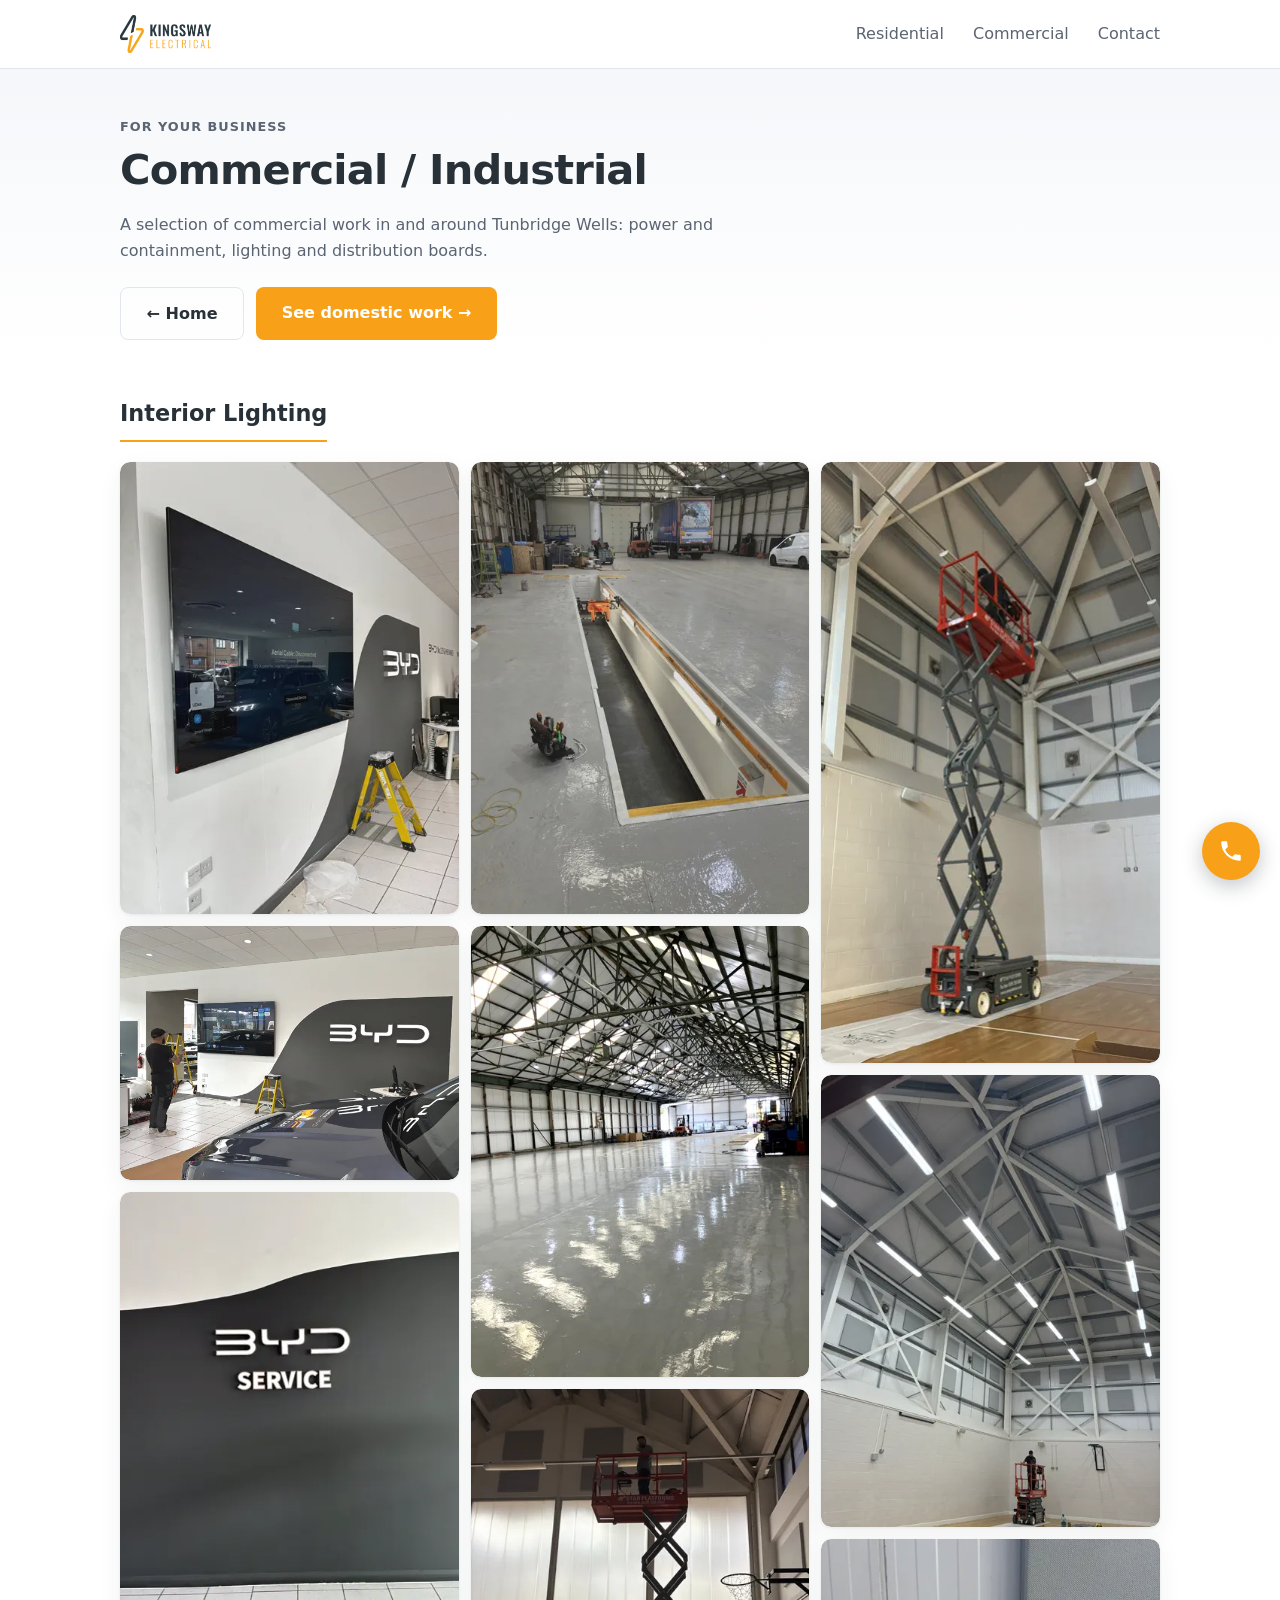
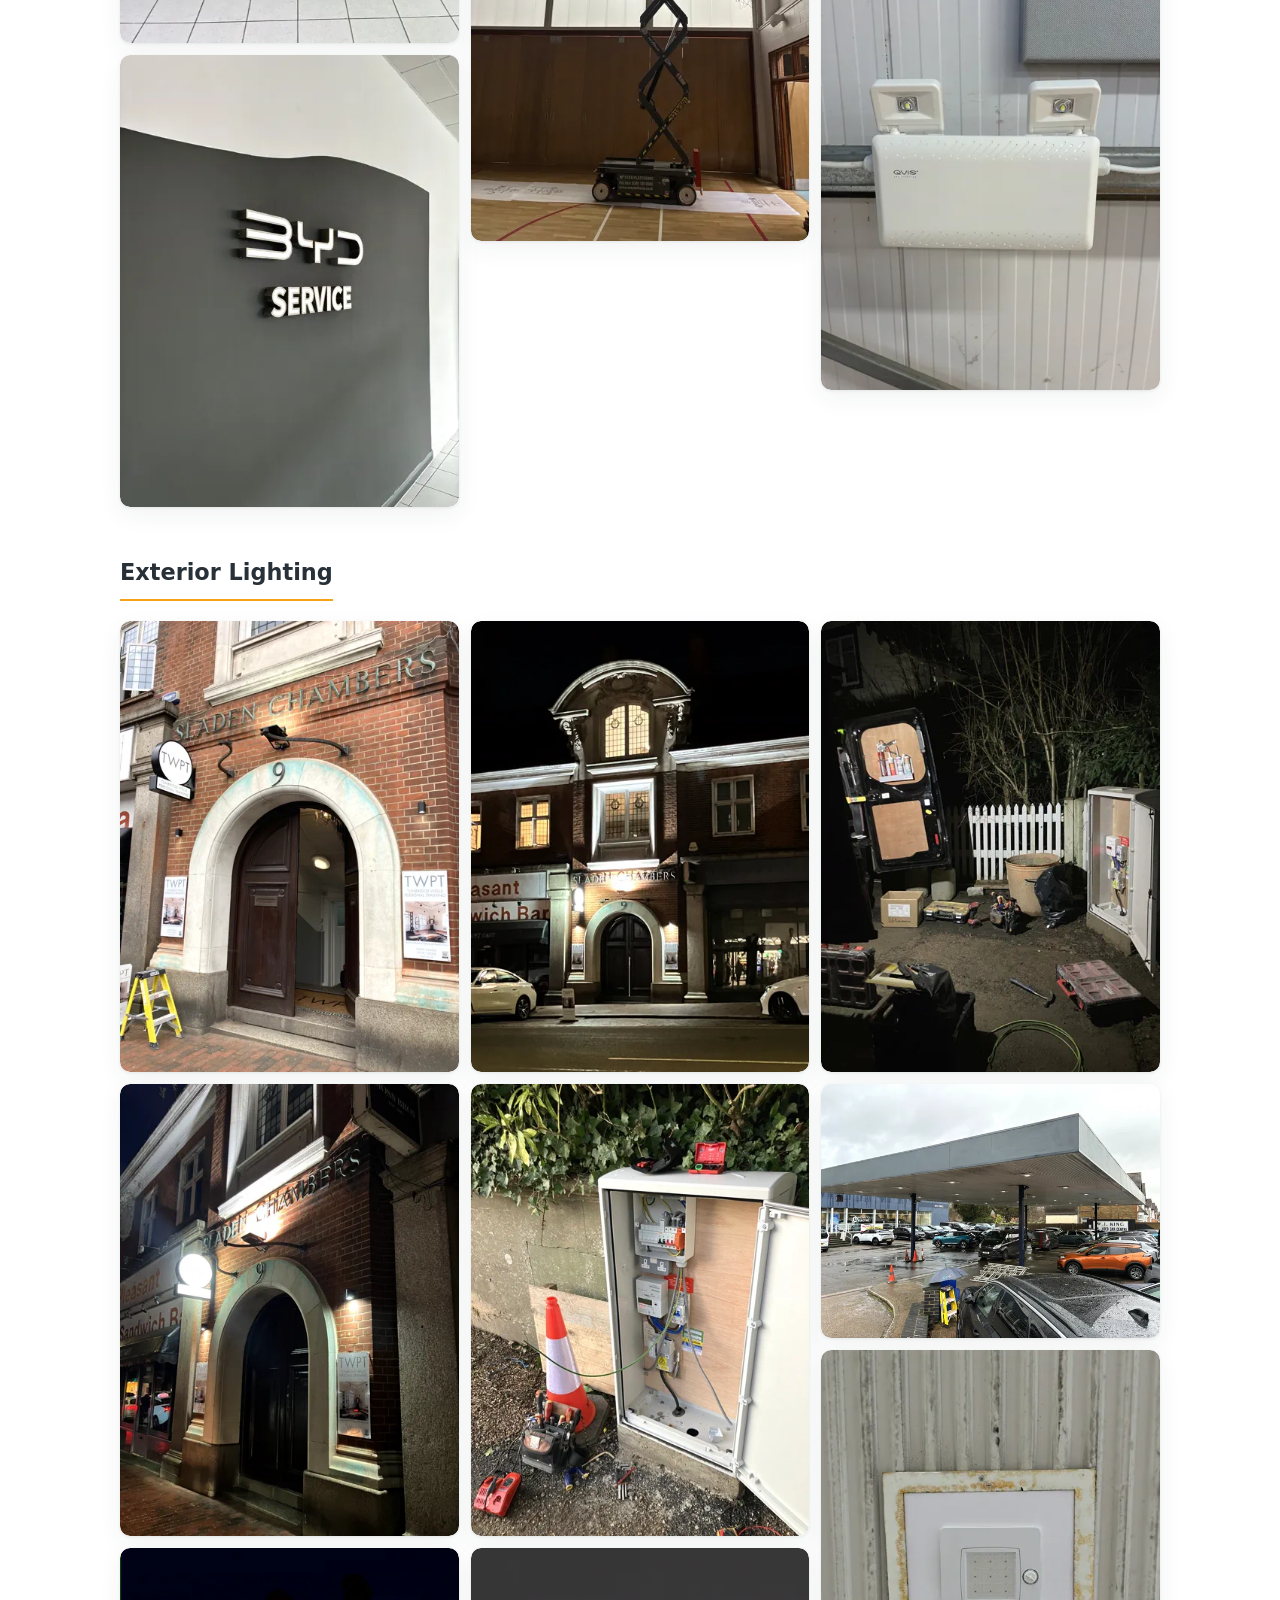
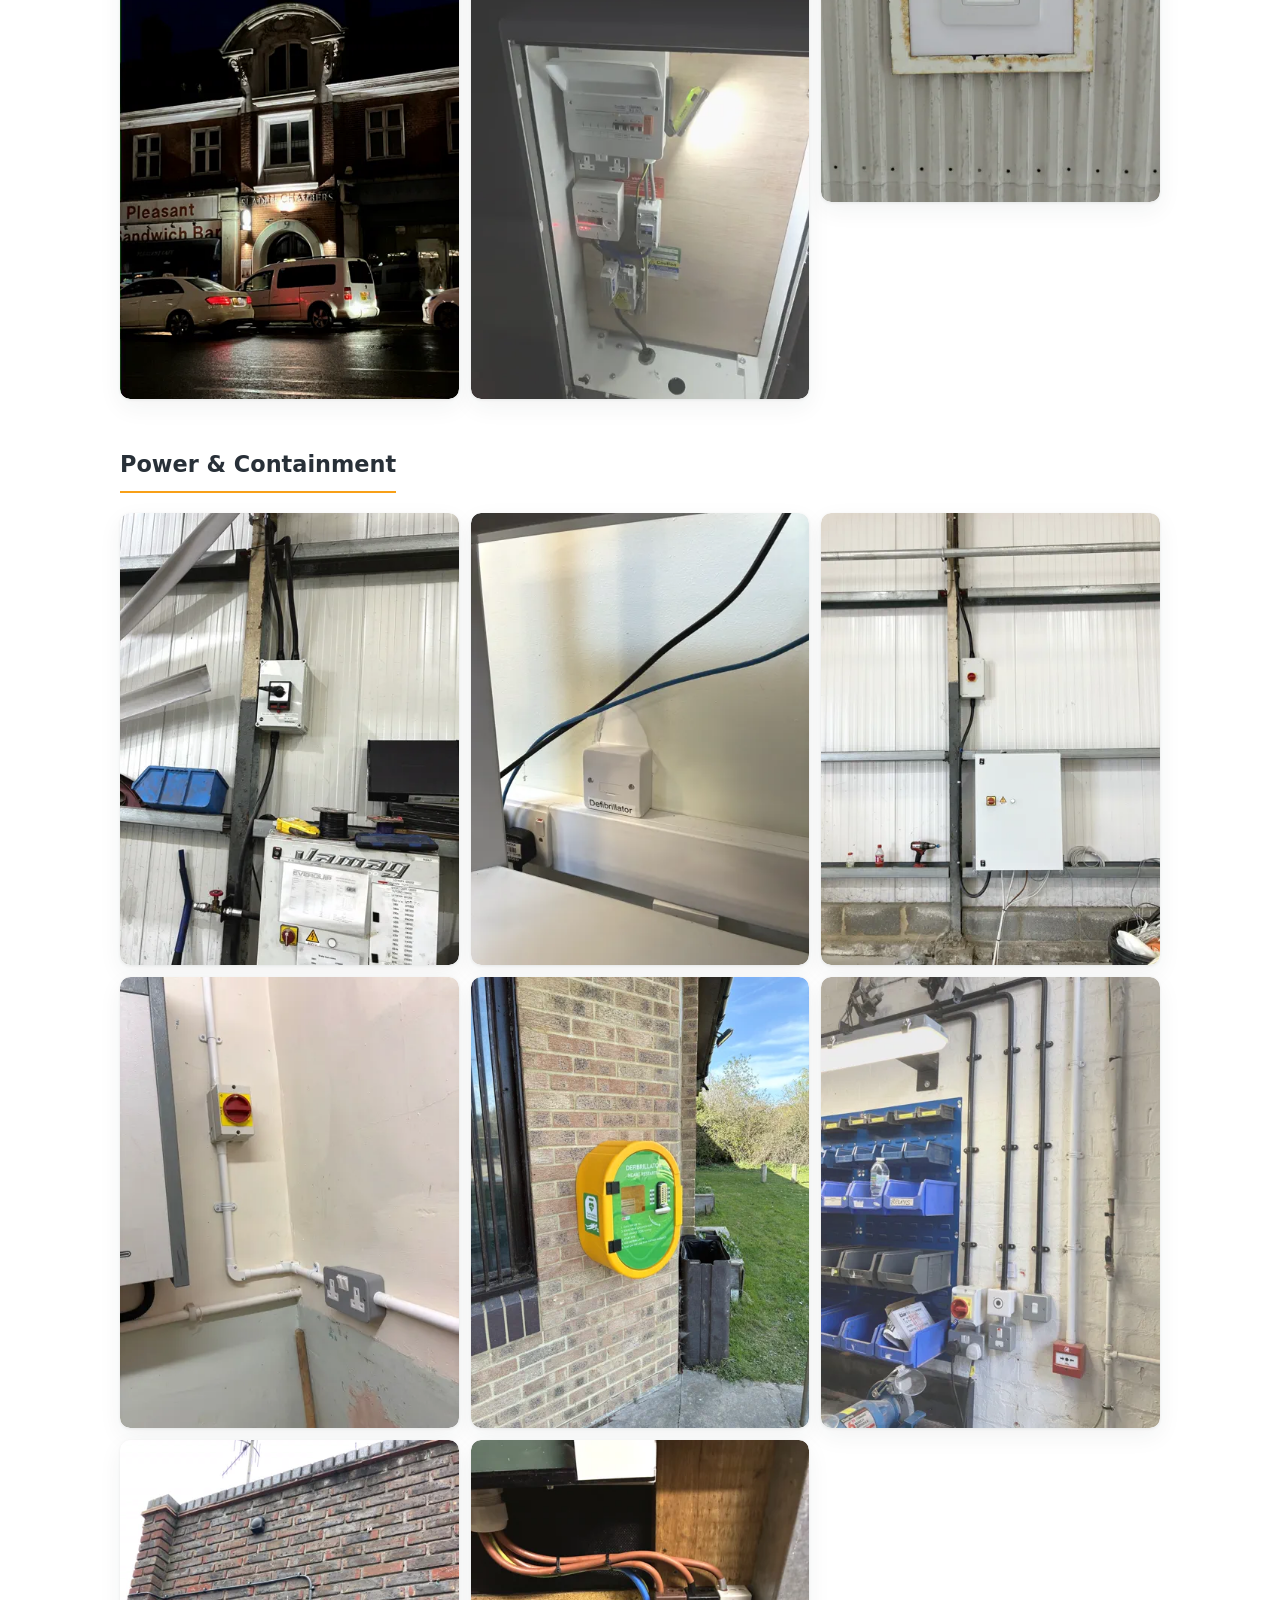
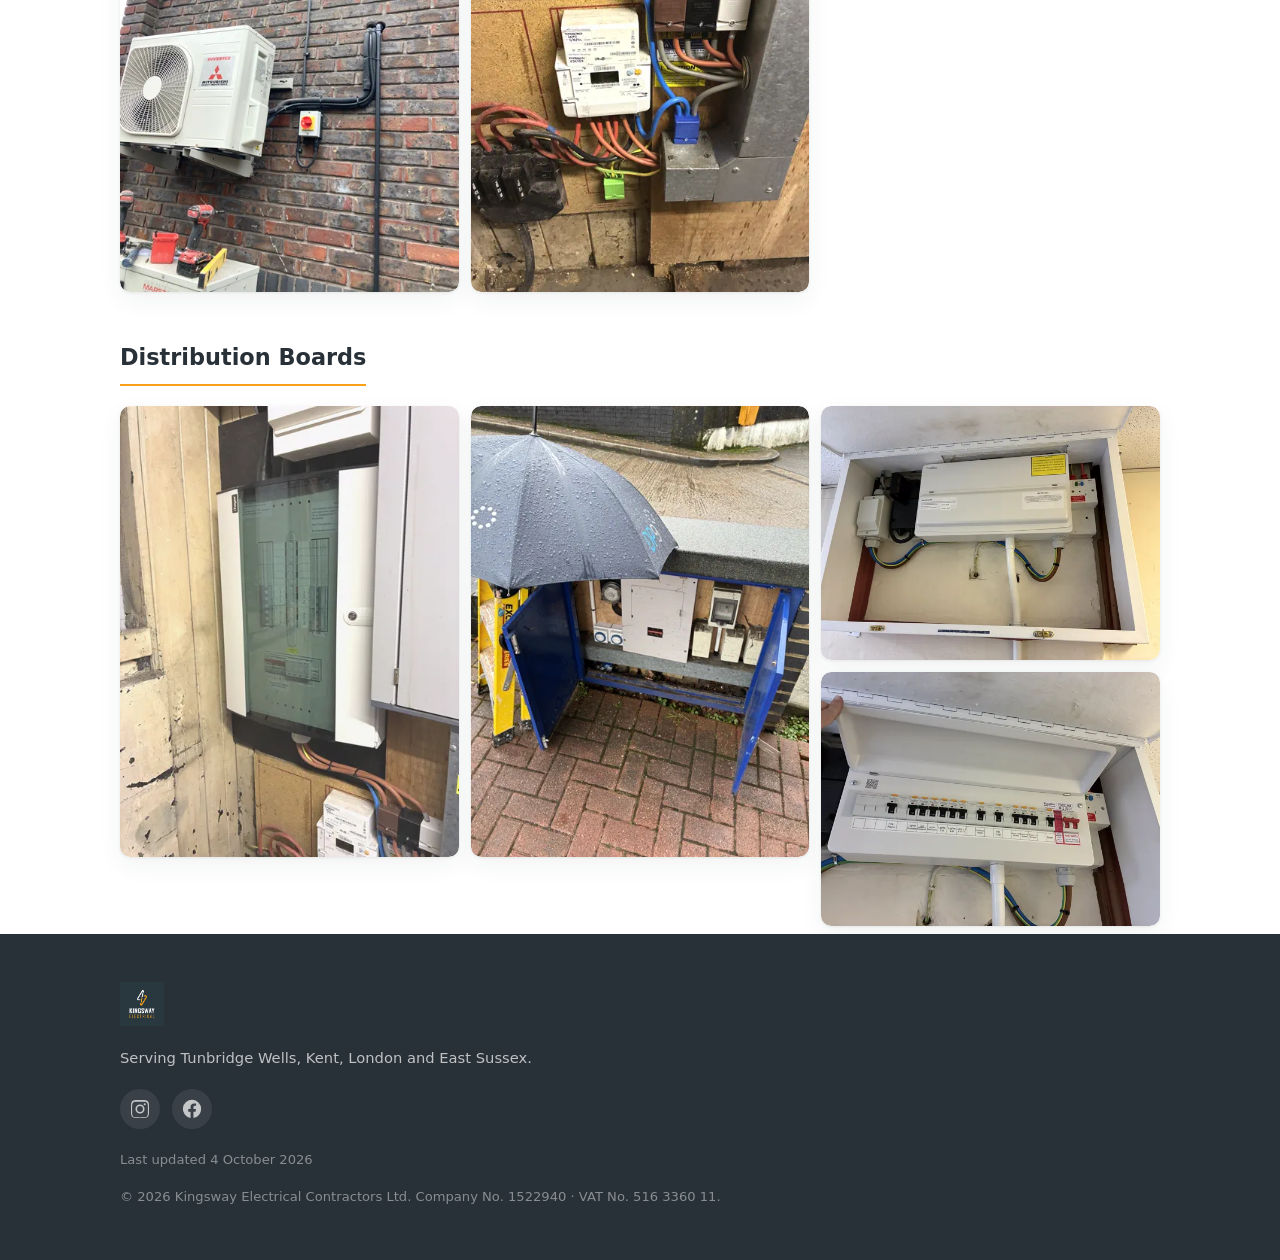
==== commercial.html @ fcd262de "refresh last-updated date" ====
<!DOCTYPE html>
<html lang="en">
<head>
  <meta charset="UTF-8" />
  <meta name="viewport" content="width=device-width, initial-scale=1.0" />
  <title>Commercial Electrician in Tunbridge Wells | Kingsway Electrical</title>
  <meta name="description" content="Commercial and industrial electrical work in Tunbridge Wells and across Kent, London and East Sussex: power, containment, lighting and distribution boards." />
  <link rel="canonical" href="https://kingsway-electrical.com/commercial.html" />
  <link rel="icon" type="image/png" href="assets/favicon.png" />
  <link rel="apple-touch-icon" href="assets/apple-touch-icon.png" />
  <link rel="stylesheet" href="styles.css" />

  <!-- Open Graph / social sharing -->
  <meta property="og:type" content="website" />
  <meta property="og:site_name" content="Kingsway Electrical" />
  <meta property="og:title" content="Commercial Electrician in Tunbridge Wells | Kingsway Electrical" />
  <meta property="og:description" content="Commercial and industrial electrical work in Tunbridge Wells and across Kent, London and East Sussex: power, containment, lighting and distribution boards." />
  <meta property="og:url" content="https://kingsway-electrical.com/commercial.html" />
  <meta property="og:image" content="https://kingsway-electrical.com/assets/og-image.png" />
  <meta property="og:locale" content="en_GB" />
  <meta name="twitter:card" content="summary_large_image" />
  <meta name="twitter:title" content="Commercial Electrician in Tunbridge Wells | Kingsway Electrical" />
  <meta name="twitter:description" content="Commercial and industrial electrical work in Tunbridge Wells and across Kent, London and East Sussex." />
  <meta name="twitter:image" content="https://kingsway-electrical.com/assets/og-image.png" />
</head>
<body data-section="commercial">
  <a class="skip-link" href="#gallery">Skip to gallery</a>

  <header class="site-header">
    <div class="container header-inner">
      <a class="brand" href="index.html" aria-label="Kingsway Electrical home">
        <img src="assets/logos/kingsway-landscape.png" alt="Kingsway Electrical" />
      </a>
      <nav class="nav">
        <a href="residential.html">Residential</a>
        <a href="commercial.html">Commercial</a>
        <a href="index.html#contact">Contact</a>
      </nav>
    </div>
  </header>

  <main>
    <section class="gallery-head">
      <div class="container">
        <p class="eyebrow">For your business</p>
        <h1>Commercial / Industrial</h1>
        <p>A selection of commercial work in and around Tunbridge Wells: power and containment, lighting and distribution boards.</p>
        <div class="gallery-switch">
          <a class="btn btn-ghost" href="index.html">← Home</a>
          <a class="btn" href="residential.html">See domestic work →</a>
        </div>
      </div>
    </section>

    <div class="container">
      <div id="gallery">
        <p class="gallery-loading">Loading gallery…</p>
      </div>
    </div>
  </main>

  <footer class="site-footer">
    <div class="container">
      <img class="foot-logo" src="assets/logos/kingsway-wo.png" alt="Kingsway Electrical" />
      <p>Serving Tunbridge Wells, Kent, London and East Sussex.</p>
      <p class="foot-social">
        <a href="https://www.instagram.com/kingsway.electrical/" target="_blank" rel="noopener" aria-label="Kingsway Electrical on Instagram"><svg viewBox="0 0 24 24" width="22" height="22" aria-hidden="true" focusable="false"><path fill="currentColor" d="M12 2.2c3.2 0 3.58.01 4.85.07 1.17.05 1.8.25 2.23.41.56.22.96.48 1.38.9.42.42.68.82.9 1.38.16.42.36 1.06.41 2.23.06 1.27.07 1.65.07 4.85s-.01 3.58-.07 4.85c-.05 1.17-.25 1.8-.41 2.23-.22.56-.48.96-.9 1.38-.42.42-.82.68-1.38.9-.42.16-1.06.36-2.23.41-1.27.06-1.65.07-4.85.07s-3.58-.01-4.85-.07c-1.17-.05-1.8-.25-2.23-.41a3.7 3.7 0 0 1-1.38-.9 3.7 3.7 0 0 1-.9-1.38c-.16-.42-.36-1.06-.41-2.23C2.21 15.58 2.2 15.2 2.2 12s.01-3.58.07-4.85c.05-1.17.25-1.8.41-2.23.22-.56.48-.96.9-1.38.42-.42.82-.68 1.38-.9.42-.16 1.06-.36 2.23-.41C8.42 2.21 8.8 2.2 12 2.2zm0 1.8c-3.14 0-3.51.01-4.75.07-.9.04-1.39.19-1.71.32-.43.17-.74.37-1.06.69-.32.32-.52.63-.69 1.06-.13.32-.28.81-.32 1.71-.06 1.24-.07 1.61-.07 4.75s.01 3.51.07 4.75c.04.9.19 1.39.32 1.71.17.43.37.74.69 1.06.32.32.63.52 1.06.69.32.13.81.28 1.71.32 1.24.06 1.61.07 4.75.07s3.51-.01 4.75-.07c.9-.04 1.39-.19 1.71-.32.43-.17.74-.37 1.06-.69.32-.32.52-.63.69-1.06.13-.32.28-.81.32-1.71.06-1.24.07-1.61.07-4.75s-.01-3.51-.07-4.75c-.04-.9-.19-1.39-.32-1.71a2.85 2.85 0 0 0-.69-1.06 2.85 2.85 0 0 0-1.06-.69c-.32-.13-.81-.28-1.71-.32C15.51 4.01 15.14 4 12 4zm0 3.06A4.94 4.94 0 1 0 12 16.94 4.94 4.94 0 0 0 12 7.06zm0 8.14A3.2 3.2 0 1 1 12 8.8a3.2 3.2 0 0 1 0 6.4zm6.28-8.34a1.15 1.15 0 1 1-2.3 0 1.15 1.15 0 0 1 2.3 0z"/></svg></a>
        <a href="https://www.facebook.com/share/1Cf3zeGQAm/" target="_blank" rel="noopener" aria-label="Kingsway Electrical on Facebook"><svg viewBox="0 0 24 24" width="22" height="22" aria-hidden="true" focusable="false"><path fill="currentColor" d="M22 12a10 10 0 1 0-11.56 9.88v-6.99H7.9V12h2.54V9.8c0-2.5 1.49-3.89 3.78-3.89 1.09 0 2.24.2 2.24.2v2.46h-1.26c-1.24 0-1.63.77-1.63 1.56V12h2.78l-.44 2.89h-2.34v6.99A10 10 0 0 0 22 12z"/></svg></a>
      </p>
      <p class="foot-updated">
        Last updated <time datetime="2026-10-04">4 October 2026</time>
      </p>
      <p class="foot-meta">
        &copy; <span id="year">2026</span> Kingsway Electrical Contractors Ltd.
        Company No. 1522940 · VAT No. 516 3360 11.
      </p>
    </div>
  </footer>

  <a class="call-fab" href="tel:+447837321291" aria-label="Call Kingsway Electrical on 07837 321291">
    <svg viewBox="0 0 24 24" width="26" height="26" aria-hidden="true" focusable="false"><path fill="currentColor" d="M6.62 10.79c1.44 2.83 3.76 5.14 6.59 6.59l2.2-2.2c.27-.27.67-.36 1.02-.24 1.12.37 2.33.57 3.57.57.55 0 1 .45 1 1V20c0 .55-.45 1-1 1-9.39 0-17-7.61-17-17 0-.55.45-1 1-1h3.5c.55 0 1 .45 1 1 0 1.25.2 2.45.57 3.57.11.35.03.74-.25 1.02l-2.2 2.21z"/></svg>
  </a>

  <script>document.getElementById("year").textContent = new Date().getFullYear();</script>
  <script src="assets/gallery.js"></script>
</body>
</html>
---- styles.css ----
/* Kingsway Electrical site styles */

:root {
  --bg: #ffffff;
  --bg-alt: #f5f7fa;
  --ink: #283038;          /* brand slate-charcoal (sampled from logo) */
  --ink-soft: #3a4550;
  --muted: #5b6472;
  --brand: #f8a018;        /* brand orange (sampled from logo) */
  --brand-dark: #d8860c;
  --border: #e3e7ed;
  --max: 1080px;
  --radius: 12px;
  --shadow: 0 1px 3px rgba(40, 48, 56, 0.08), 0 8px 24px rgba(40, 48, 56, 0.06);
}

* { box-sizing: border-box; }
html { scroll-behavior: smooth; }

body {
  margin: 0;
  font-family: system-ui, -apple-system, "Segoe UI", Roboto, Helvetica, Arial, sans-serif;
  color: var(--ink);
  background: var(--bg);
  line-height: 1.6;
}

img { max-width: 100%; display: block; }

.container {
  width: 100%;
  max-width: var(--max);
  margin: 0 auto;
  padding: 0 1.25rem;
}

/* ---------- Header ---------- */
.site-header {
  position: sticky;
  top: 0;
  background: rgba(255, 255, 255, 0.92);
  backdrop-filter: blur(8px);
  border-bottom: 1px solid var(--border);
  z-index: 50;
}
.header-inner {
  display: flex;
  align-items: center;
  justify-content: space-between;
  height: 68px;
}
.brand img { height: 38px; width: auto; }
.nav a {
  margin-left: 1.5rem;
  color: var(--muted);
  text-decoration: none;
  font-weight: 500;
}
.nav a:hover { color: var(--brand); }

/* ---------- Buttons ---------- */
.btn {
  display: inline-block;
  background: var(--brand);
  color: #fff;
  text-decoration: none;
  font-weight: 600;
  padding: 0.8rem 1.6rem;
  border-radius: 8px;
  border: none;
  cursor: pointer;
  transition: background 0.15s ease;
}
.btn:hover { background: var(--brand-dark); }
.btn-ghost {
  background: transparent;
  color: var(--ink);
  border: 1px solid var(--border);
}
.btn-ghost:hover { background: var(--bg-alt); }

/* ---------- Accreditation trust bar (directly below the nav) ---------- */
.trust-bar {
  background: var(--bg);
  border-bottom: 1px solid var(--border);
  padding: 1.1rem 0;
}
.trust-bar-inner {
  display: flex;
  align-items: center;
  justify-content: space-between;
  gap: 1.5rem;
  flex-wrap: wrap;
}
.trust-bar-inner > * {            /* equal-width slots, logo centred in each */
  flex: 1 1 0;
  display: flex;
  align-items: center;
  justify-content: center;
  min-width: 100px;
}
.trust-bar img {
  height: 84px;
  width: auto;
  max-width: 100%;
  object-fit: contain;
}
@media (max-width: 600px) {
  /* stack the header so the nav row sits below the logo instead of crowding it */
  .header-inner { height: auto; flex-direction: column; gap: 0.5rem; padding: 0.7rem 0; }
  .nav { display: flex; justify-content: center; gap: 1.5rem; }
  .nav a { margin: 0; }
  /* let the marks size to content and centre them so they wrap into even rows */
  .trust-bar img { height: 54px; }
  .trust-bar-inner { justify-content: center; gap: 1.25rem 1.6rem; }
  .trust-bar-inner > * { flex: 0 0 auto; min-width: 0; }
}

/* ---------- Hero ---------- */
.hero {
  padding: 4.5rem 0 3rem;
  background: linear-gradient(180deg, var(--bg-alt), var(--bg));
}
.eyebrow {
  text-transform: uppercase;
  letter-spacing: 0.08em;
  font-size: 0.8rem;
  font-weight: 600;
  color: var(--brand);
  margin: 0 0 0.75rem;
}
.hero h1 {
  font-size: clamp(2rem, 5vw, 3.25rem);
  line-height: 1.1;
  margin: 0 0 1rem;
  letter-spacing: -0.02em;
}
.lead { font-size: 1.15rem; color: var(--muted); max-width: 46ch; margin: 0 0 1rem; }
.hero-about { color: var(--muted); max-width: 56ch; margin: 0 0 1rem; }
.hero-about:last-of-type { margin-bottom: 0; }

/* ---------- Thank-you page ---------- */
.hero.thanks { padding: 5rem 0; }
.thanks-icon {
  display: inline-flex;
  align-items: center;
  justify-content: center;
  width: 64px;
  height: 64px;
  border-radius: 50%;
  background: var(--brand);
  color: #fff;
  margin-bottom: 1.25rem;
}
.hero.thanks .gallery-switch { margin-top: 2rem; }

/* ---------- Path buttons (the two big choices) ---------- */
.paths {
  display: grid;
  grid-template-columns: repeat(auto-fit, minmax(260px, 1fr));
  gap: 1.25rem;
  margin-top: 2.5rem;
}
.path-card {
  position: relative;
  display: flex;
  flex-direction: column;
  justify-content: flex-end;
  min-height: 200px;
  padding: 1.5rem;
  border-radius: var(--radius);
  background: var(--ink);
  color: #fff;
  text-decoration: none;
  overflow: hidden;
  box-shadow: var(--shadow);
  transition: transform 0.18s ease, box-shadow 0.18s ease;
}
.path-card:hover { transform: translateY(-3px); box-shadow: 0 12px 32px rgba(40, 48, 56, 0.18); }
.path-card::before {
  content: "";
  position: absolute;
  inset: 0;
  background: linear-gradient(135deg, rgba(248, 160, 24, 0.12), rgba(40, 48, 56, 0.0) 60%);
}
.path-card .path-kicker {
  position: relative;
  font-size: 0.8rem;
  letter-spacing: 0.08em;
  text-transform: uppercase;
  color: var(--brand);
  font-weight: 600;
}
.path-card h3 { position: relative; margin: 0.3rem 0 0.2rem; font-size: 1.5rem; }
.path-card p { position: relative; margin: 0; color: rgba(255, 255, 255, 0.75); }
.path-card .arrow { position: relative; margin-top: 1rem; font-weight: 600; color: #fff; }
.path-card .arrow::after { content: " →"; color: var(--brand); }

/* ---------- Sections ---------- */
.section { padding: 4rem 0; }
.section-alt { background: var(--bg-alt); }
.section h2 {
  font-size: clamp(1.5rem, 3vw, 2rem);
  margin: 0 0 0.5rem;
  letter-spacing: -0.01em;
}
.section .section-sub { color: var(--muted); margin: 0 0 2rem; max-width: 60ch; }
.prose { max-width: 62ch; color: var(--muted); }

/* ---------- Service grid ---------- */
.grid {
  display: grid;
  grid-template-columns: repeat(auto-fit, minmax(220px, 1fr));
  gap: 1.25rem;
}
.card {
  background: var(--bg);
  border: 1px solid var(--border);
  border-radius: var(--radius);
  padding: 1.5rem;
}
.card h3 { margin: 0 0 0.5rem; font-size: 1.1rem; }
.card p { margin: 0; color: var(--muted); }

/* ---------- Credentials / trust strip ---------- */
.cert-list {
  list-style: none;
  padding: 0;
  margin: 0;
  max-width: 34rem;
}
.cert-list li {
  padding: 0.55rem 0;
  font-size: 1.05rem;
  border-bottom: 1px solid var(--border);
}
.cert-list li:last-child { border-bottom: none; }
.cert-list li span { color: var(--brand); font-weight: 700; margin-right: 0.5rem; }

/* ---------- FAQ ---------- */
.faq { max-width: 48rem; }
.faq details { border-bottom: 1px solid var(--border); }
.faq summary {
  cursor: pointer;
  list-style: none;
  padding: 1rem 0;
  font-weight: 600;
  font-size: 1.05rem;
  display: flex;
  justify-content: space-between;
  align-items: center;
  gap: 1rem;
}
.faq summary::-webkit-details-marker { display: none; }
.faq summary::after {
  content: "+";
  color: var(--brand);
  font-weight: 700;
  font-size: 1.4rem;
  line-height: 1;
}
.faq details[open] summary::after { content: "\2212"; }
.faq details p {
  margin: 0 0 1.1rem;
  color: var(--muted);
  max-width: 62ch;
}

.badges {
  display: flex;
  flex-wrap: wrap;
  align-items: center;
  gap: 2rem;
}
.badges a, .badges figure { margin: 0; }
.badges img, .badges svg {
  height: 64px;
  width: auto;
  object-fit: contain;
  filter: grayscale(0.1);
  transition: transform 0.15s ease;
}
.badges a:hover img { transform: scale(1.04); }

/* ---------- Contact ---------- */
.contact-list { list-style: none; padding: 0; margin: 1.5rem 0 0; }
.contact-list li { padding: 0.5rem 0; border-bottom: 1px solid var(--border); }
.contact-list a { color: var(--brand); text-decoration: none; }
.contact-list a:hover { text-decoration: underline; }

/* ---------- Contact form ---------- */
.contact-grid {
  display: grid;
  grid-template-columns: 1fr 1.2fr;
  gap: 2.5rem;
  align-items: start;
}
@media (max-width: 760px) {
  .contact-grid { grid-template-columns: 1fr; gap: 1.75rem; }
}
.contact-form .field { margin-bottom: 1rem; }
.contact-form label {
  display: block;
  font-weight: 600;
  font-size: 0.9rem;
  margin-bottom: 0.35rem;
}
.contact-form input,
.contact-form textarea {
  width: 100%;
  padding: 0.7rem 0.9rem;
  font: inherit;
  color: var(--ink);
  background: var(--bg);
  border: 1px solid var(--border);
  border-radius: 8px;
}
.contact-form input:focus,
.contact-form textarea:focus {
  outline: none;
  border-color: var(--brand);
  box-shadow: 0 0 0 3px rgba(248, 160, 24, 0.18);
}
.contact-form textarea { resize: vertical; min-height: 120px; }
.field-note { margin: 0 0 1rem; color: var(--muted); font-size: 0.95rem; }
.form-status { margin: 1rem 0 0; font-weight: 600; font-size: 0.95rem; min-height: 1.2em; }
.form-status.ok { color: #1c7c43; }
.form-status.error { color: #c0362c; }

/* ---------- Footer ---------- */
.site-footer {
  background: var(--ink);
  color: rgba(255, 255, 255, 0.7);
  padding: 3rem 0 2.5rem;
  font-size: 0.92rem;
}
.site-footer img.foot-logo { height: 44px; width: auto; margin-bottom: 1.25rem; }
.site-footer a { color: var(--brand); text-decoration: none; }
.site-footer .foot-meta { margin-top: 1rem; font-size: 0.82rem; color: rgba(255, 255, 255, 0.45); }
.site-footer .foot-updated { margin-top: 1.25rem; font-size: 0.82rem; color: rgba(255, 255, 255, 0.45); }
.foot-social { display: flex; gap: 0.75rem; margin: 1.25rem 0 0; }
.foot-social a {
  display: inline-flex;
  align-items: center;
  justify-content: center;
  width: 40px;
  height: 40px;
  border-radius: 50%;
  color: rgba(255, 255, 255, 0.7);
  background: rgba(255, 255, 255, 0.08);
  transition: background 0.15s ease, color 0.15s ease;
}
.foot-social a:hover { background: var(--brand); color: #fff; }
.foot-social svg { display: block; }

/* ---------- Floating call button (appears on scroll) ---------- */
.call-fab {
  position: fixed;
  right: 1.25rem;
  bottom: 1.25rem;
  z-index: 60;
  display: flex;
  align-items: center;
  justify-content: center;
  width: 58px;
  height: 58px;
  border-radius: 50%;
  background: var(--brand);
  color: #fff;
  box-shadow: 0 6px 20px rgba(40, 48, 56, 0.28);
  transition: opacity 0.25s ease, transform 0.25s ease, background 0.15s ease;
}
.call-fab:hover { background: var(--brand-dark); }
.call-fab:focus-visible { outline: 3px solid var(--ink); outline-offset: 3px; }
@media (max-width: 600px) {
  .call-fab { width: 54px; height: 54px; right: 1rem; bottom: 1rem; }
}

/* ---------- Standouts strip (homepage, auto-scrolling marquee) ---------- */
.standouts-section { padding-bottom: 3rem; }
.standouts-scroll {
  overflow: hidden;
  padding: 0.5rem 0 1.25rem;
  /* fade the band into the page at both edges */
  -webkit-mask-image: linear-gradient(to right, transparent, #000 7%, #000 93%, transparent);
  mask-image: linear-gradient(to right, transparent, #000 7%, #000 93%, transparent);
}
.standouts-track {
  display: flex;
  width: max-content;
  animation: standouts-marquee 55s linear infinite;
}
.standouts-scroll:hover .standouts-track,
.standouts-scroll:focus-within .standouts-track {
  animation-play-state: paused;
}
@keyframes standouts-marquee {
  from { transform: translateX(0); }
  to { transform: translateX(-50%); } /* set is duplicated, so -50% loops seamlessly */
}
.standout {
  flex: 0 0 auto;
  width: 280px;
  height: 300px;
  margin-right: 1rem;
  position: relative;
  border: none;
  padding: 0;
  border-radius: var(--radius);
  overflow: hidden;
  cursor: pointer;
  box-shadow: var(--shadow);
  background: var(--bg-alt);
  opacity: 0.5;                 /* dimmed, background-like by default */
  transition: opacity 0.35s ease;
}
.standout img {
  width: 100%;
  height: 100%;
  object-fit: cover;
  transition: transform 0.4s ease;
}
.standout:hover, .standout:focus-visible { opacity: 1; }
.standout:hover img { transform: scale(1.05); }
.standout:focus-visible { outline: 3px solid var(--brand); outline-offset: 2px; }
.standout-cap {
  position: absolute;
  left: 0;
  right: 0;
  bottom: 0;
  padding: 2rem 1rem 0.9rem;
  color: #fff;
  font-weight: 600;
  font-size: 0.95rem;
  text-align: left;
  background: linear-gradient(to top, rgba(40, 48, 56, 0.9), rgba(40, 48, 56, 0));
  opacity: 0;                   /* caption appears on hover/focus */
  transition: opacity 0.3s ease;
}
.standout:hover .standout-cap, .standout:focus-visible .standout-cap { opacity: 1; }

/* Respect reduced-motion: stop the auto-scroll, allow manual scroll, full opacity */
@media (prefers-reduced-motion: reduce) {
  .standouts-track { animation: none; }
  .standouts-scroll { overflow-x: auto; -webkit-overflow-scrolling: touch; }
  .standout, .standout-cap { opacity: 1; }
}
@media (max-width: 560px) {
  .standout { width: 70vw; height: 260px; }
}

/* ---------- Gallery ---------- */
.gallery-head { padding: 3rem 0 1rem; background: linear-gradient(180deg, var(--bg-alt), var(--bg)); }
.gallery-head h1 { font-size: clamp(1.8rem, 4vw, 2.6rem); margin: 0 0 0.5rem; letter-spacing: -0.02em; }
.gallery-head p { color: var(--muted); max-width: 60ch; margin: 0; }
.gallery-switch { margin-top: 1.5rem; display: flex; gap: 0.75rem; flex-wrap: wrap; }

.category { padding: 2.5rem 0 0.5rem; }
.category h2 {
  font-size: 1.4rem;
  margin: 0 0 1.25rem;
  padding-bottom: 0.5rem;
  border-bottom: 2px solid var(--brand);
  display: inline-block;
}
.photo-grid { columns: 3 260px; column-gap: 12px; }
.photo {
  break-inside: avoid;
  margin: 0 0 12px;
  padding: 0;
  border: none;
  background: none;
  cursor: pointer;
  width: 100%;
  border-radius: 10px;
  overflow: hidden;
  display: block;
  box-shadow: var(--shadow);
}
.photo img { width: 100%; height: auto; border-radius: 10px; transition: transform 0.25s ease, opacity 0.2s ease; background: var(--bg-alt); }
.photo:hover img { transform: scale(1.03); }
.photo:focus-visible { outline: 3px solid var(--brand); outline-offset: 2px; }

.gallery-loading, .gallery-empty { color: var(--muted); padding: 2rem 0; }

/* ---------- Lightbox ---------- */
.lightbox {
  position: fixed;
  inset: 0;
  background: rgba(20, 24, 28, 0.94);
  display: none;
  align-items: center;
  justify-content: center;
  z-index: 100;
  padding: 2rem;
}
.lightbox.open { display: flex; }
.lightbox img {
  max-width: min(1100px, 92vw);
  max-height: 82vh;
  width: auto;
  height: auto;
  border-radius: 6px;
  box-shadow: 0 20px 60px rgba(0, 0, 0, 0.5);
}
.lightbox figure { margin: 0; text-align: center; }
.lightbox figcaption { color: rgba(255, 255, 255, 0.85); margin-top: 0.9rem; font-size: 0.95rem; }
.lb-btn {
  position: absolute;
  background: rgba(255, 255, 255, 0.1);
  color: #fff;
  border: none;
  width: 52px;
  height: 52px;
  border-radius: 50%;
  font-size: 1.4rem;
  cursor: pointer;
  display: flex;
  align-items: center;
  justify-content: center;
  transition: background 0.15s ease;
}
.lb-btn:hover { background: var(--brand); }
.lb-close { top: 1.25rem; right: 1.25rem; }
.lb-prev { left: 1.25rem; top: 50%; transform: translateY(-50%); }
.lb-next { right: 1.25rem; top: 50%; transform: translateY(-50%); }
@media (max-width: 640px) {
  .lb-prev { left: 0.5rem; }
  .lb-next { right: 0.5rem; }
}

/* ---------- Misc ---------- */
.skip-link {
  position: absolute;
  left: -999px;
}
.skip-link:focus { left: 1rem; top: 0.5rem; background: #fff; padding: 0.5rem 1rem; z-index: 200; border-radius: 6px; }
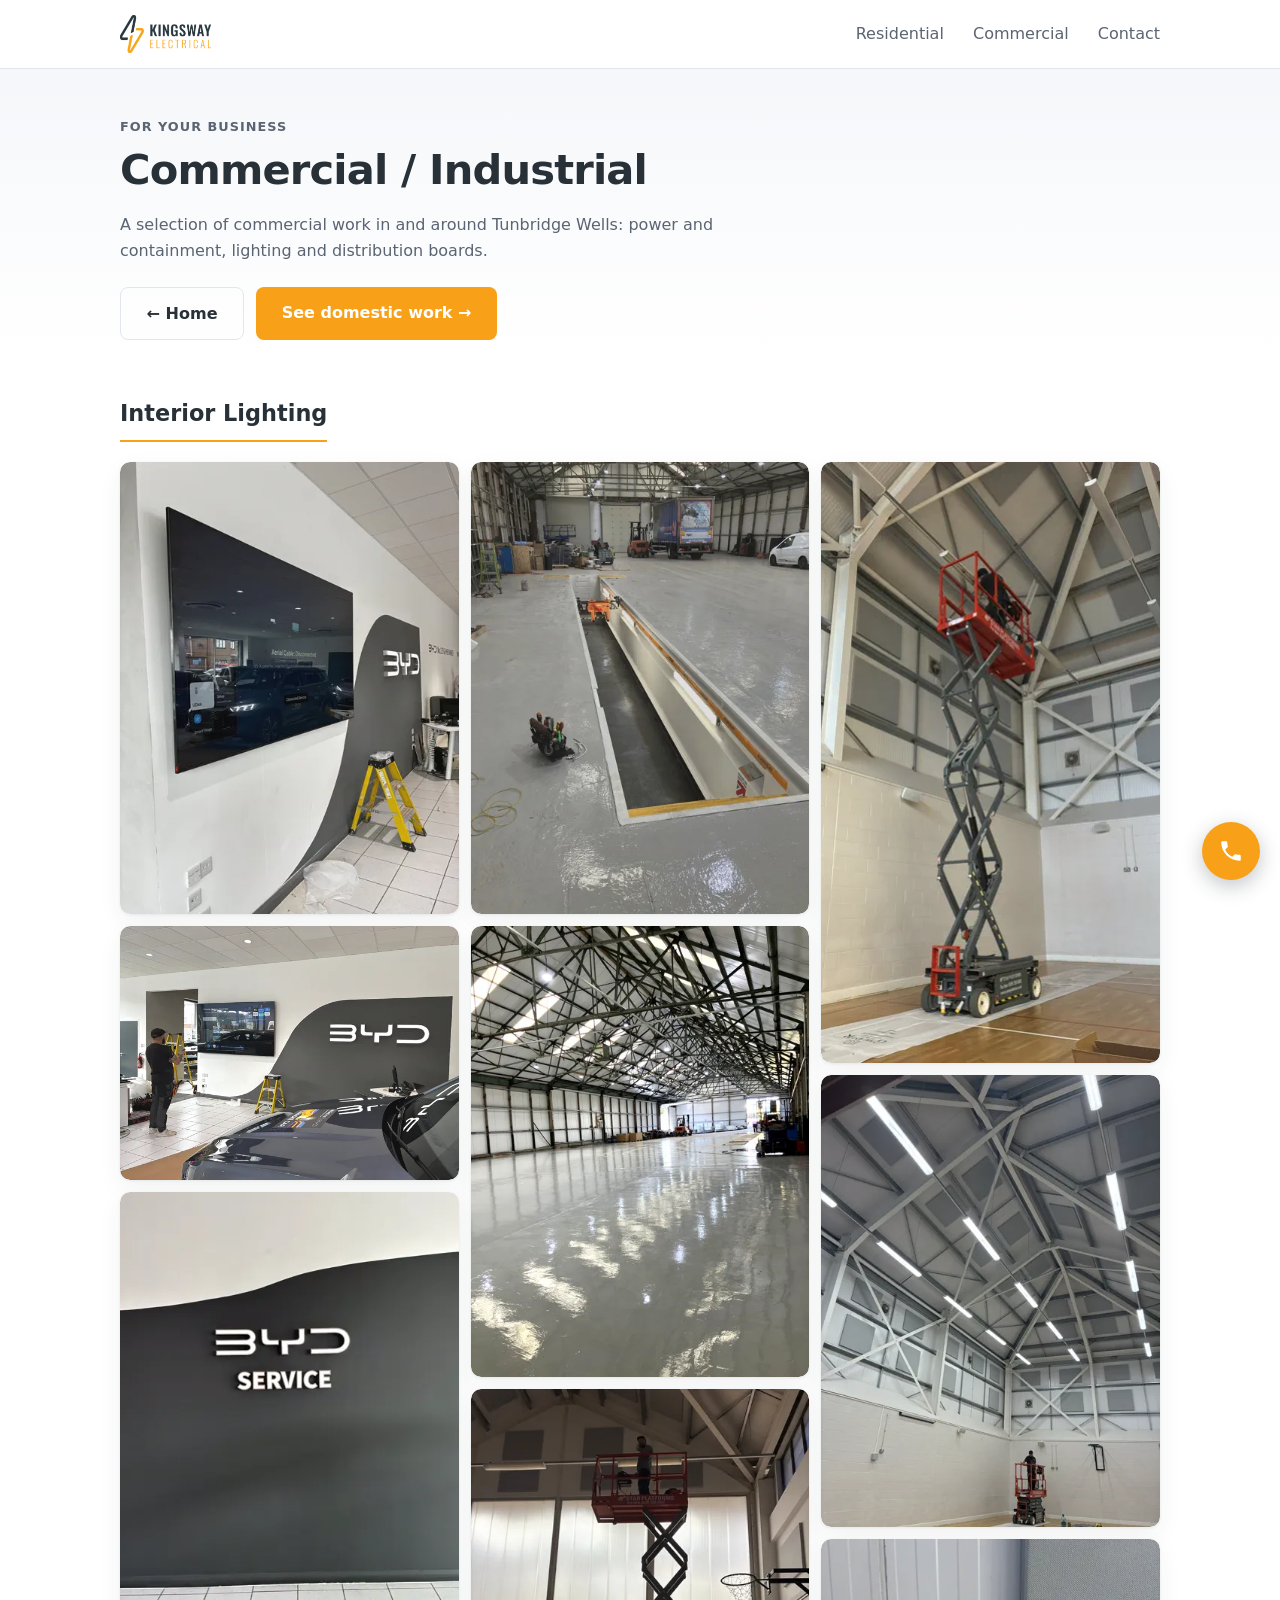
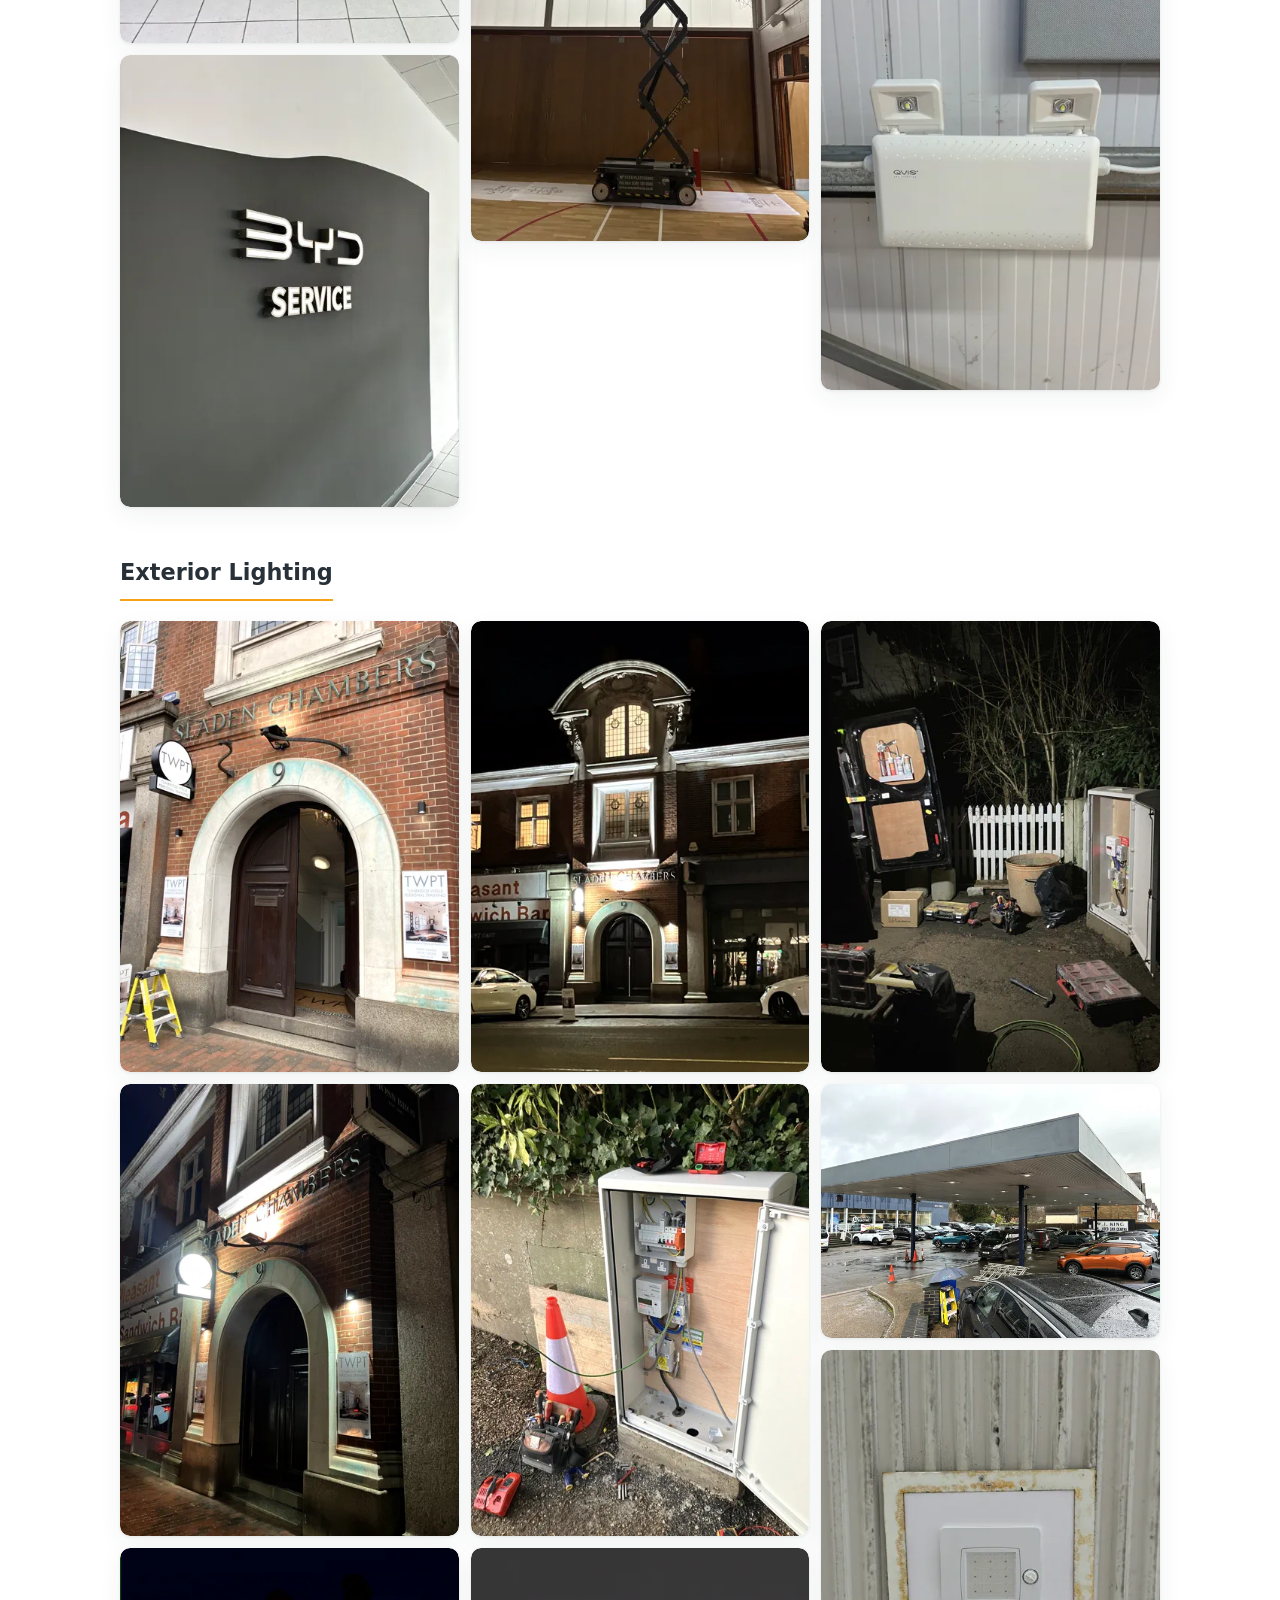
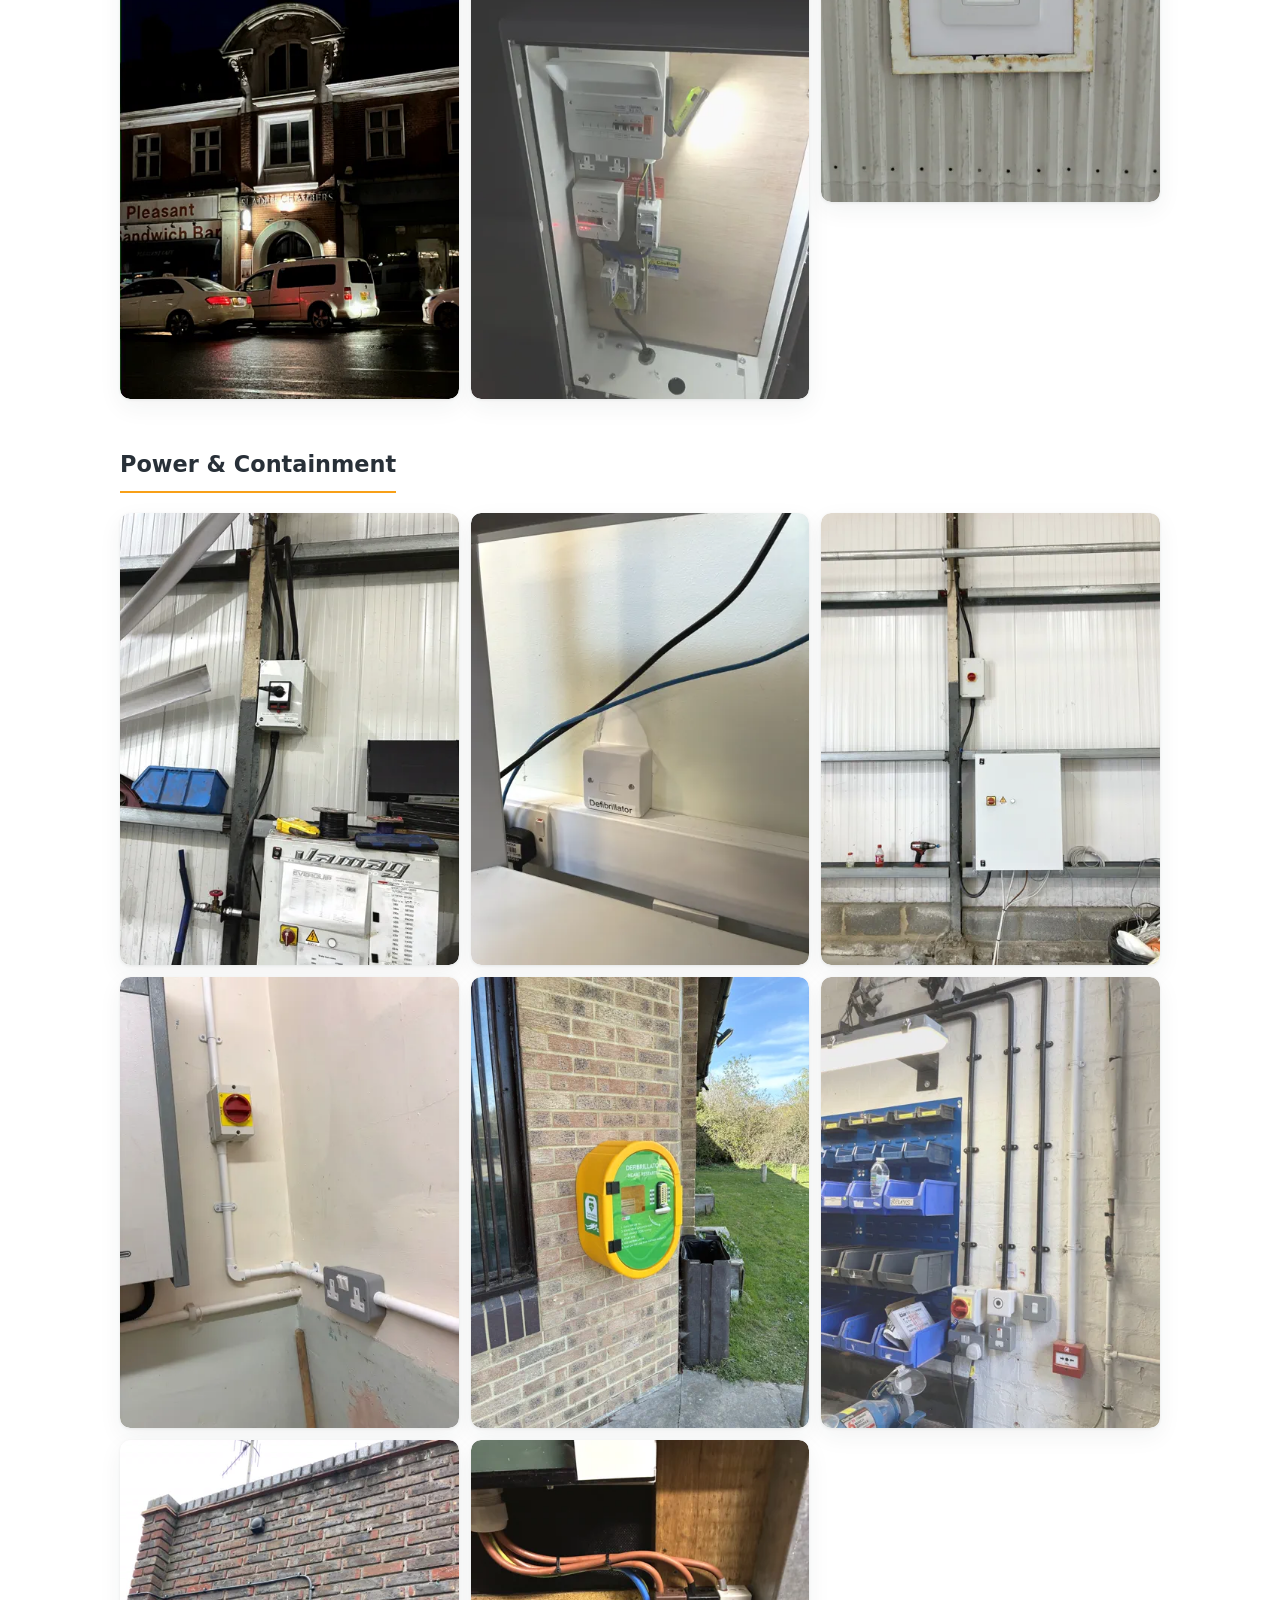
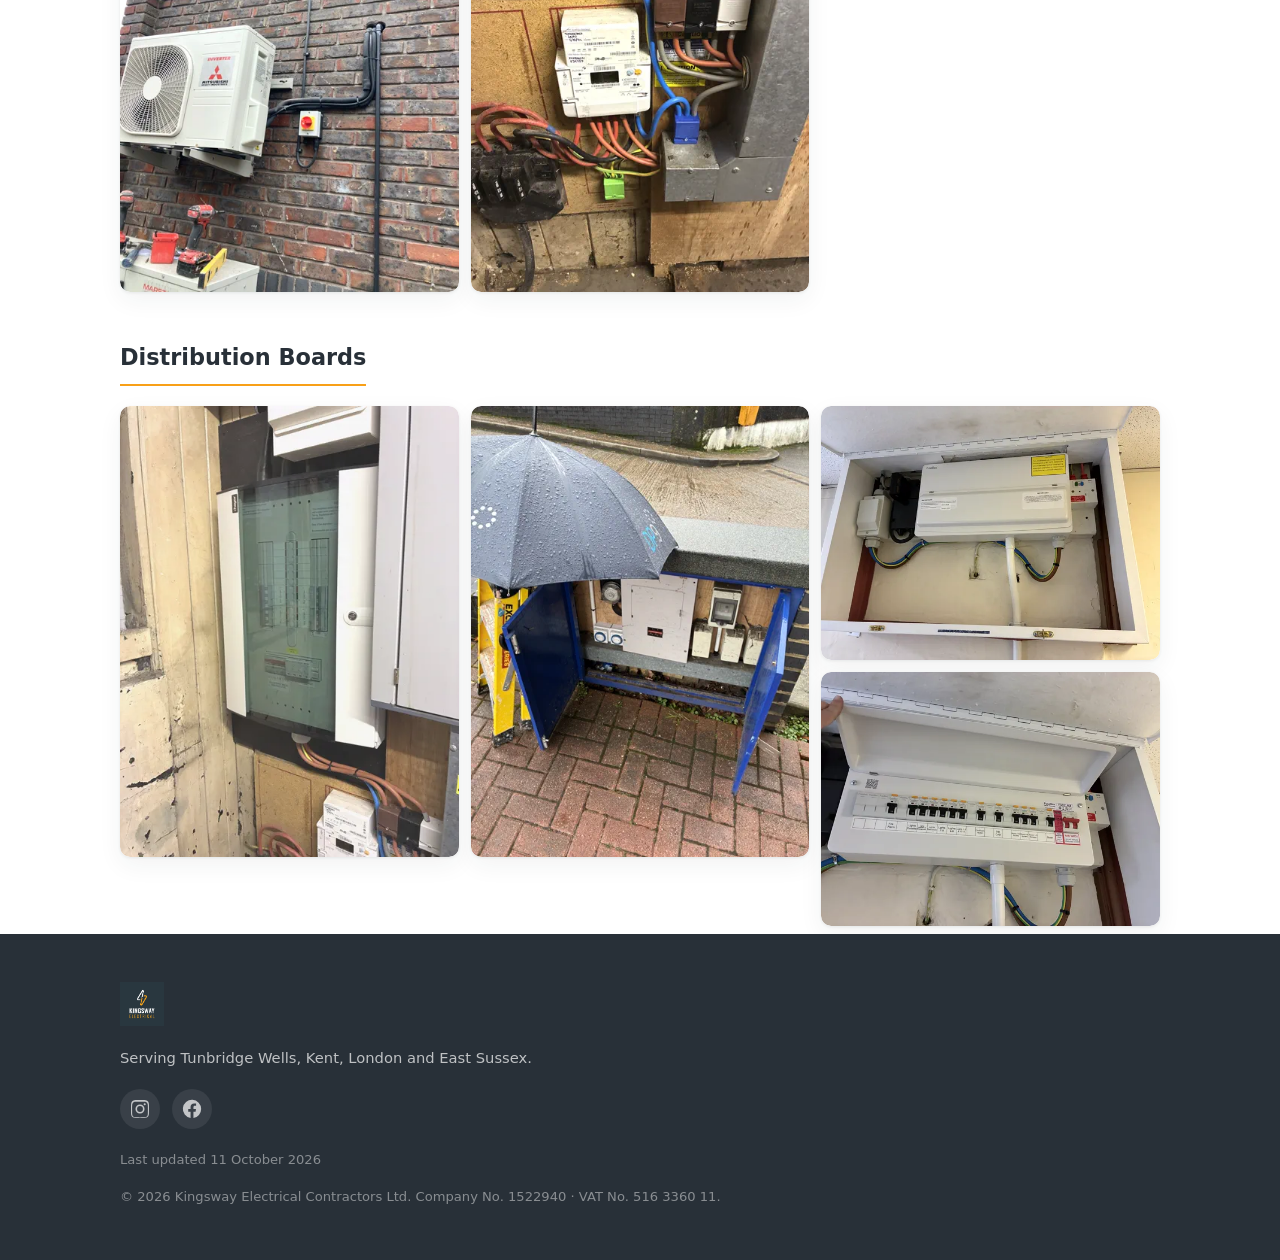
==== commit d32af38b: "refresh last-updated date" ====
--- a/commercial.html
+++ b/commercial.html
@@ -68,7 +68,7 @@
         <a href="https://www.facebook.com/share/1Cf3zeGQAm/" target="_blank" rel="noopener" aria-label="Kingsway Electrical on Facebook"><svg viewBox="0 0 24 24" width="22" height="22" aria-hidden="true" focusable="false"><path fill="currentColor" d="M22 12a10 10 0 1 0-11.56 9.88v-6.99H7.9V12h2.54V9.8c0-2.5 1.49-3.89 3.78-3.89 1.09 0 2.24.2 2.24.2v2.46h-1.26c-1.24 0-1.63.77-1.63 1.56V12h2.78l-.44 2.89h-2.34v6.99A10 10 0 0 0 22 12z"/></svg></a>
       </p>
       <p class="foot-updated">
-        Last updated <time datetime="2026-10-04">4 October 2026</time>
+        Last updated <time datetime="2026-10-11">11 October 2026</time>
       </p>
       <p class="foot-meta">
         &copy; <span id="year">2026</span> Kingsway Electrical Contractors Ltd.
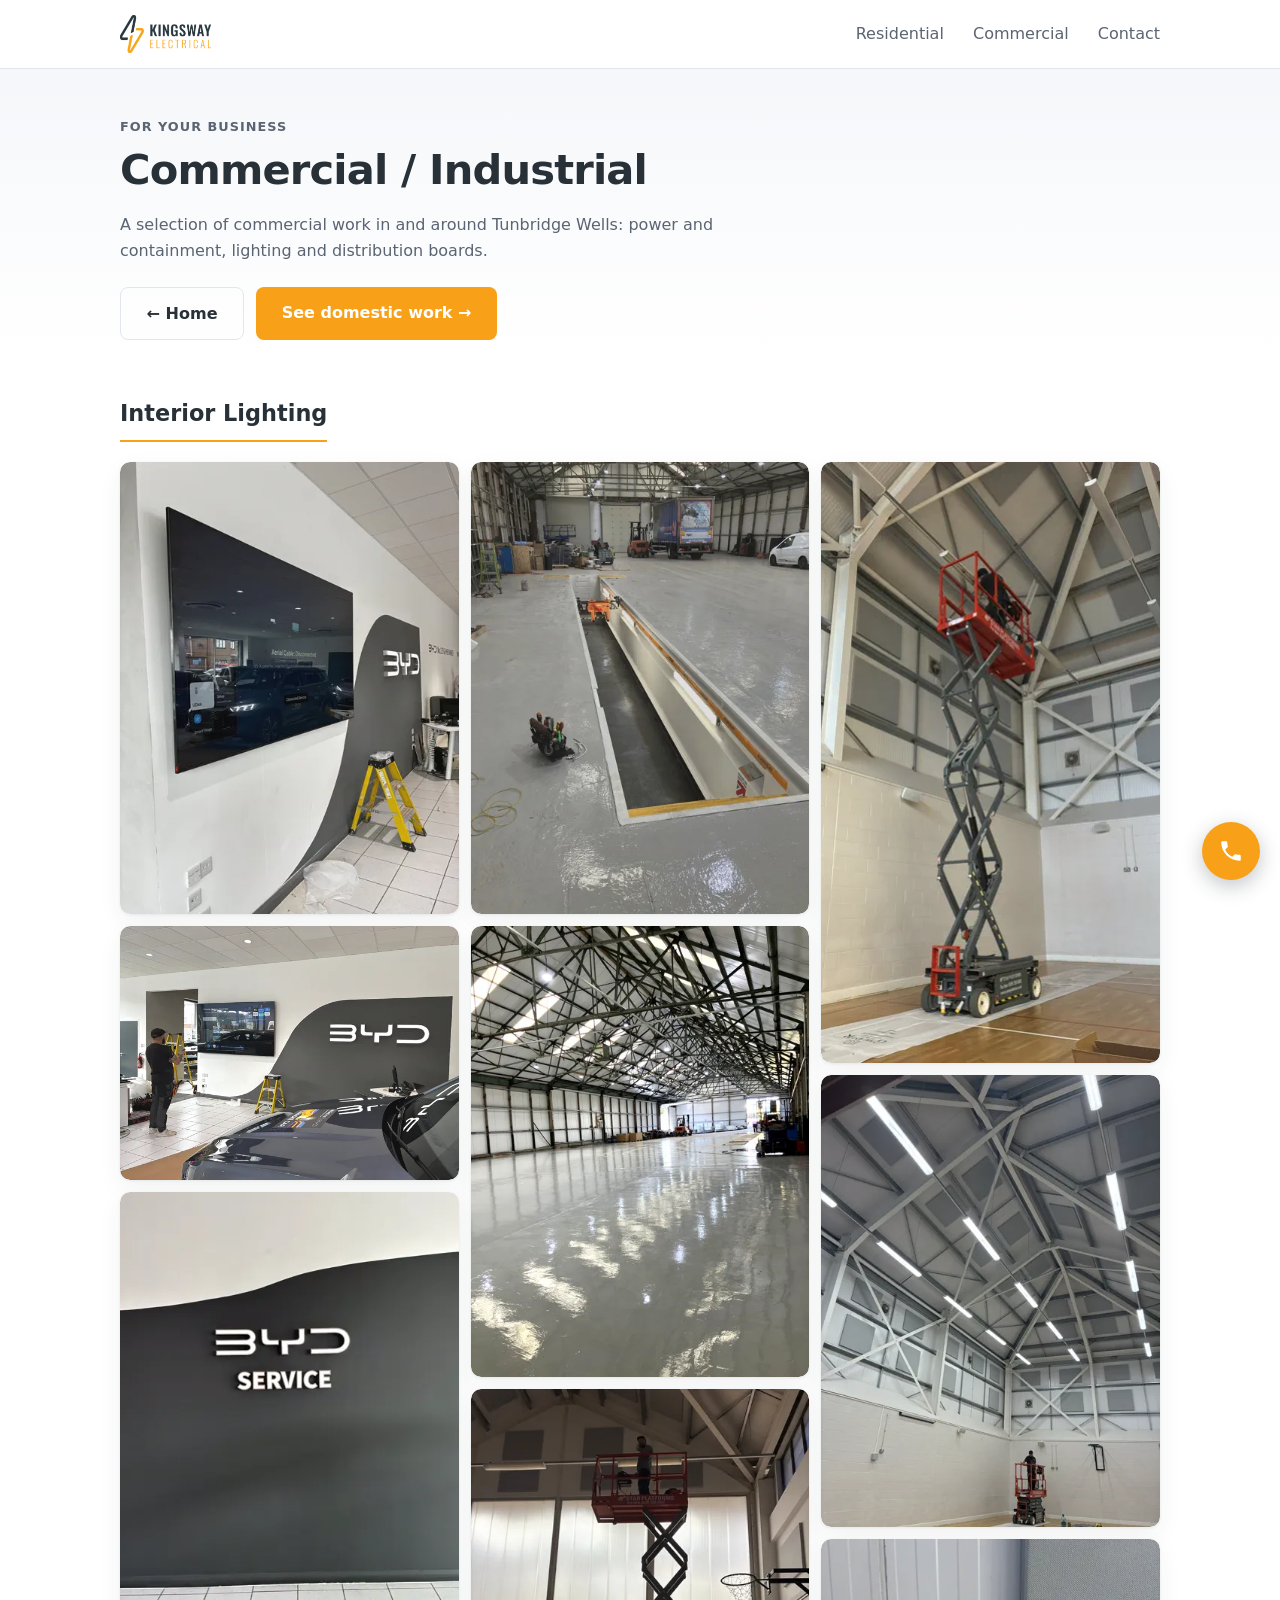
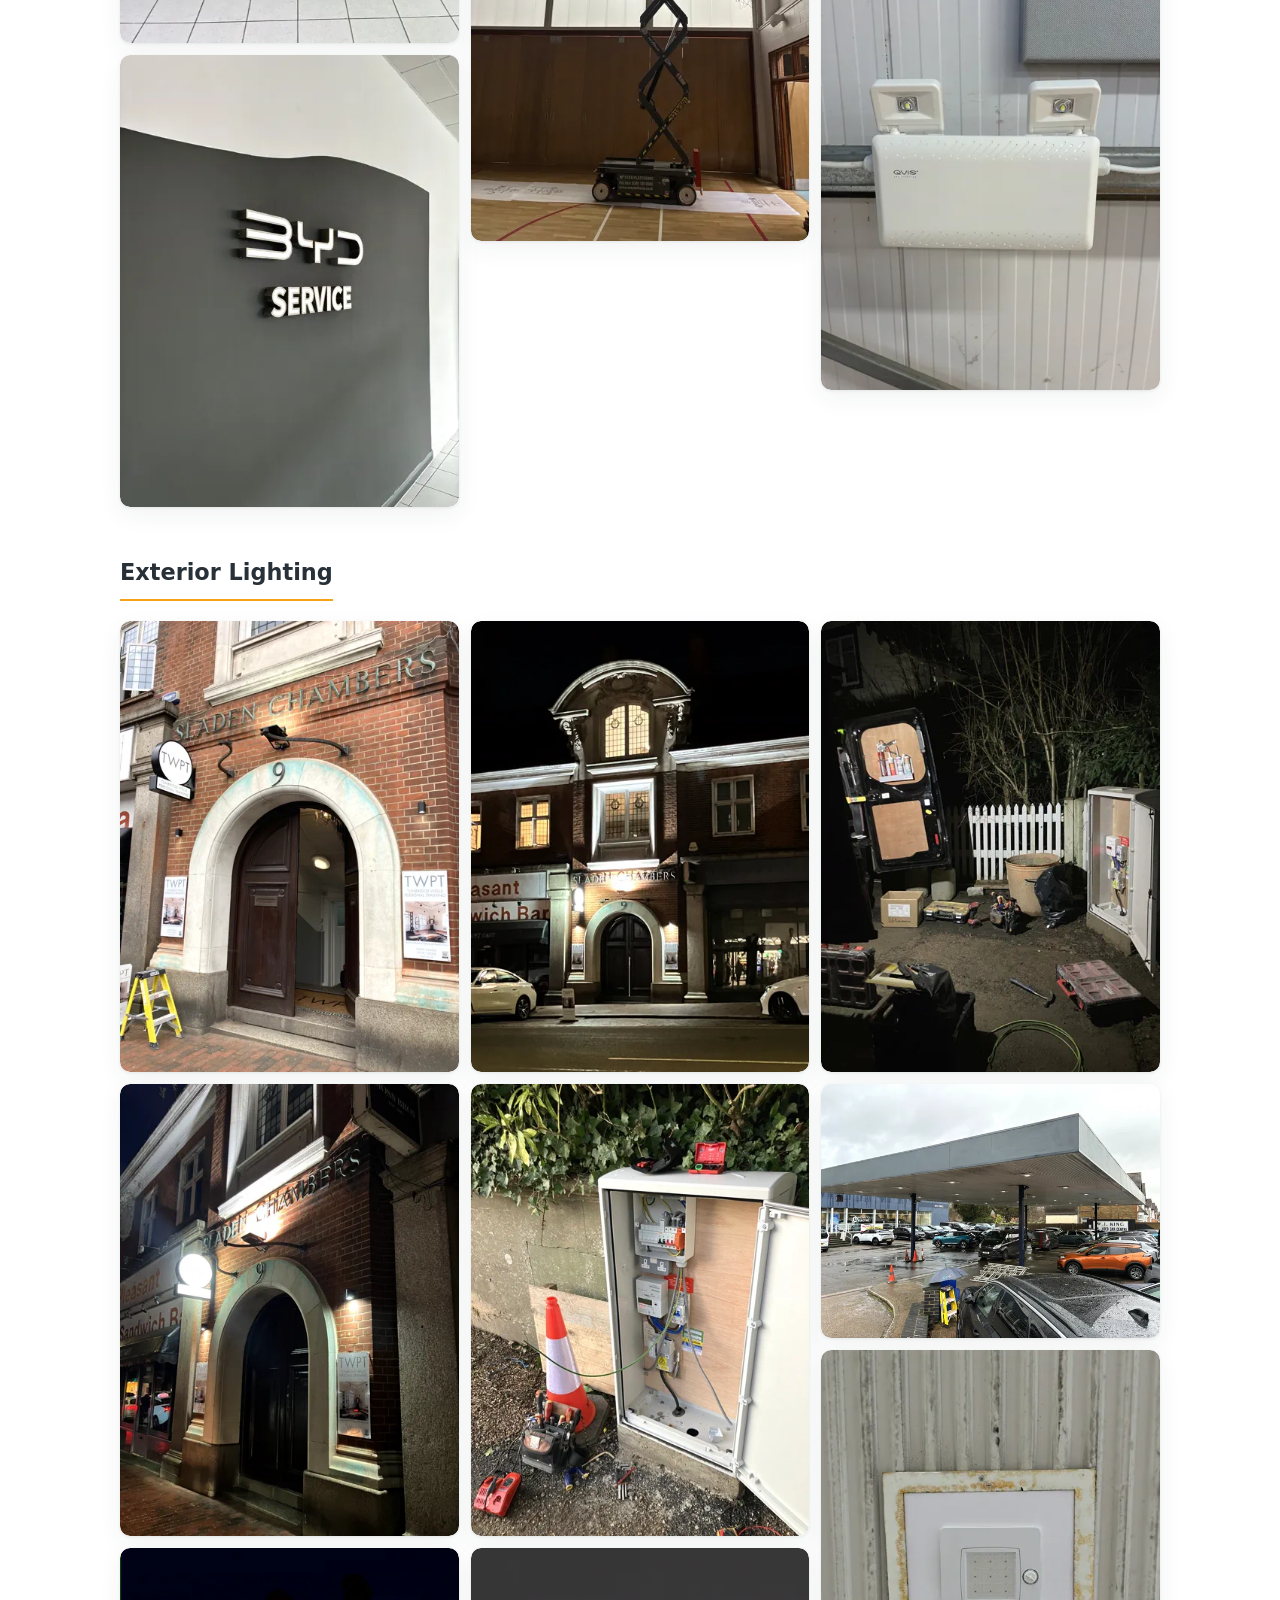
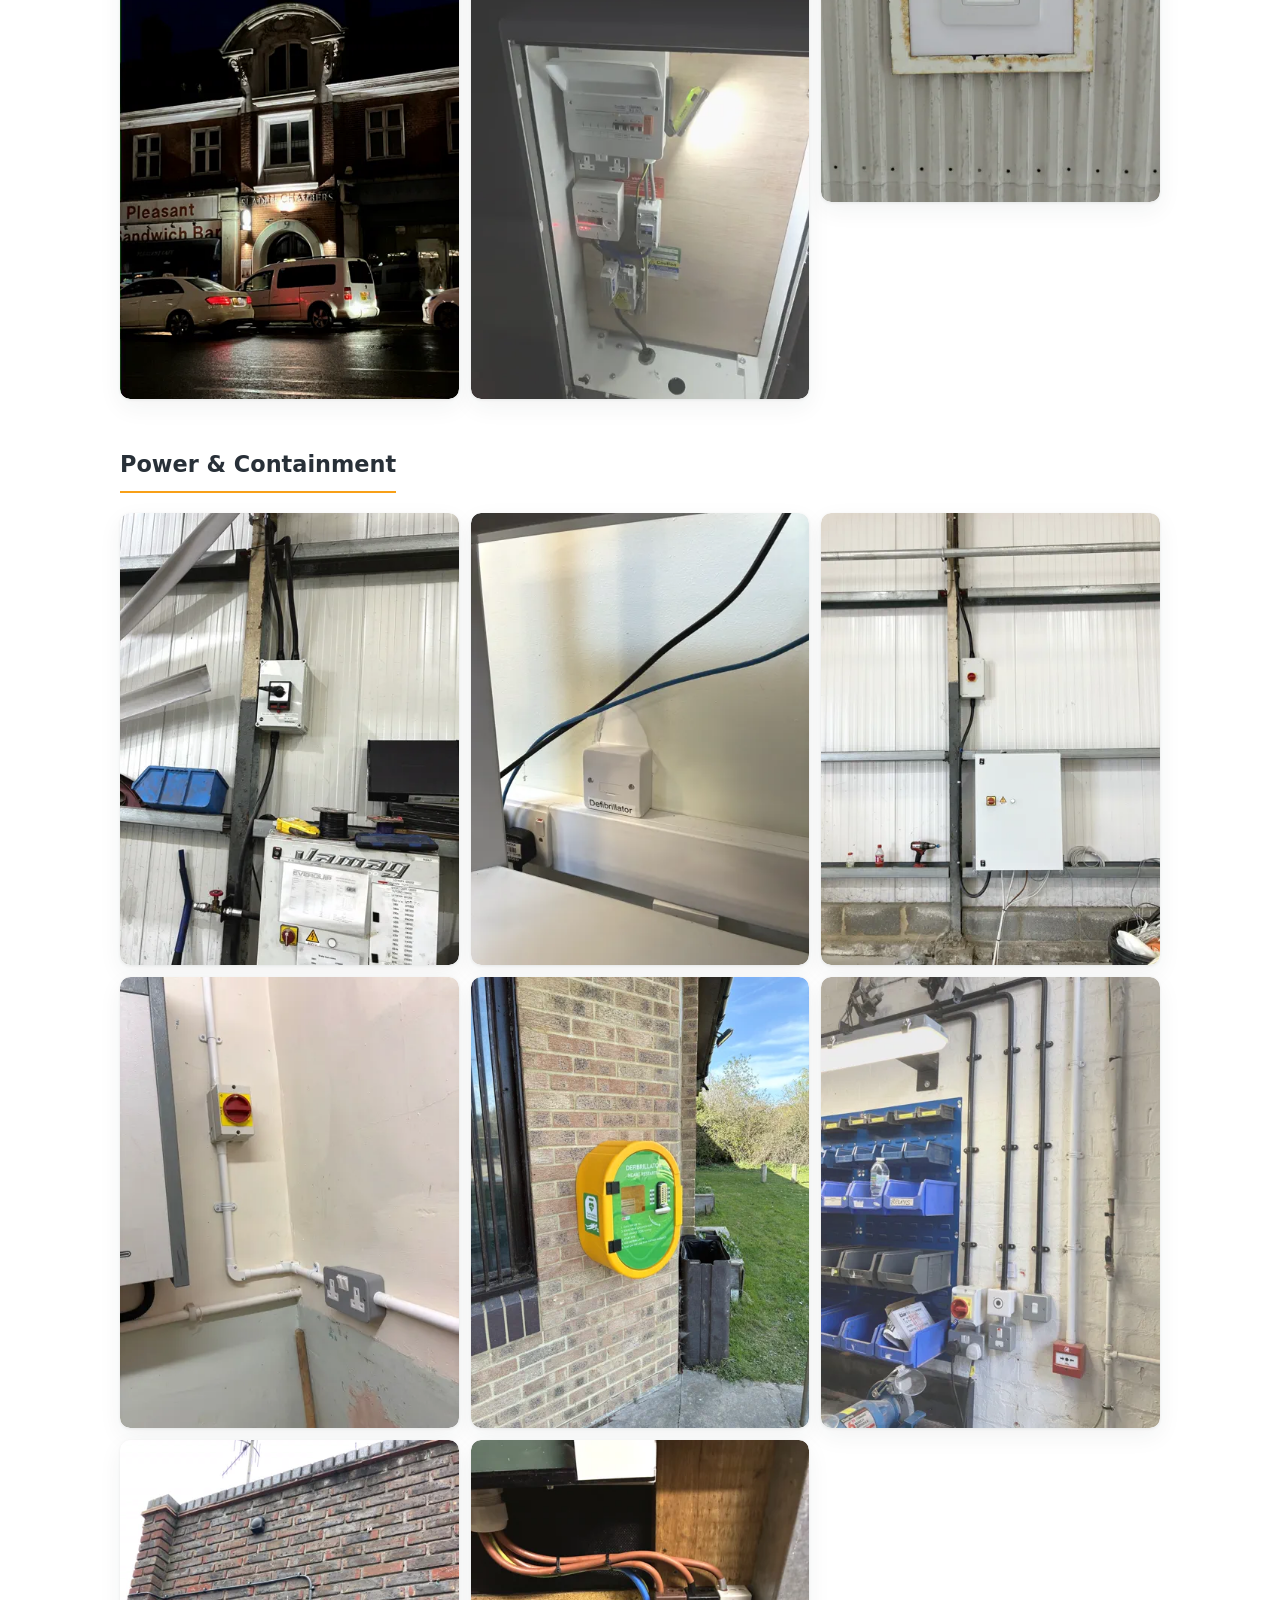
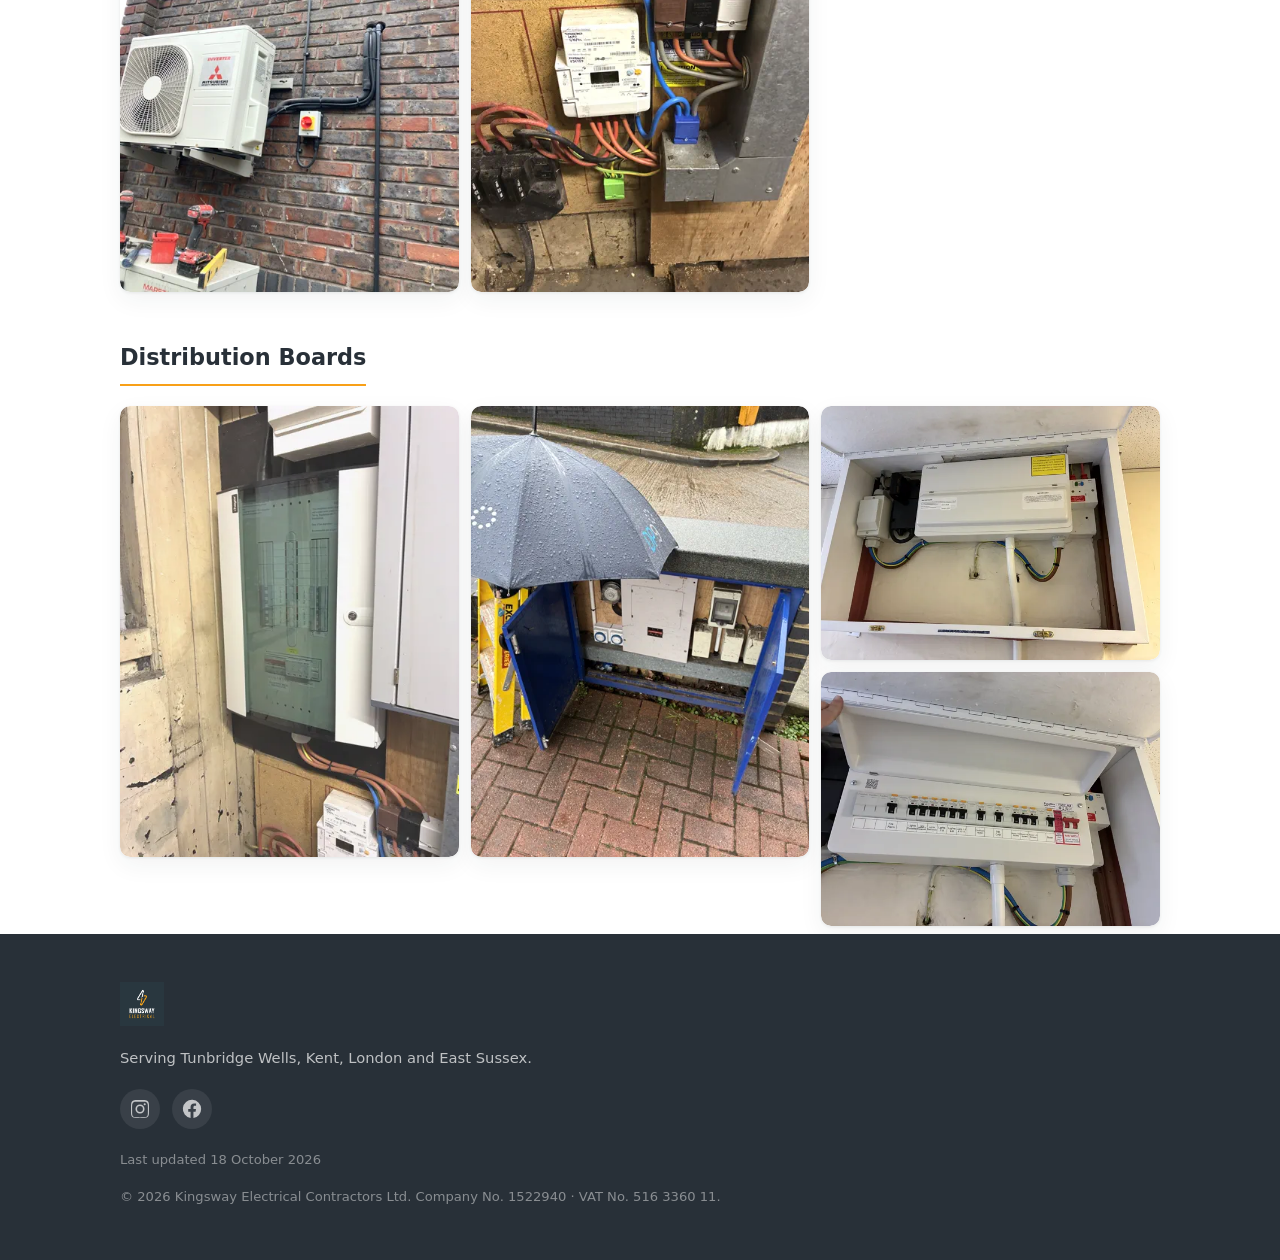
==== commit 3cd68a8f: "refresh last-updated date" ====
--- a/commercial.html
+++ b/commercial.html
@@ -68,7 +68,7 @@
         <a href="https://www.facebook.com/share/1Cf3zeGQAm/" target="_blank" rel="noopener" aria-label="Kingsway Electrical on Facebook"><svg viewBox="0 0 24 24" width="22" height="22" aria-hidden="true" focusable="false"><path fill="currentColor" d="M22 12a10 10 0 1 0-11.56 9.88v-6.99H7.9V12h2.54V9.8c0-2.5 1.49-3.89 3.78-3.89 1.09 0 2.24.2 2.24.2v2.46h-1.26c-1.24 0-1.63.77-1.63 1.56V12h2.78l-.44 2.89h-2.34v6.99A10 10 0 0 0 22 12z"/></svg></a>
       </p>
       <p class="foot-updated">
-        Last updated <time datetime="2026-10-11">11 October 2026</time>
+        Last updated <time datetime="2026-10-18">18 October 2026</time>
       </p>
       <p class="foot-meta">
         &copy; <span id="year">2026</span> Kingsway Electrical Contractors Ltd.
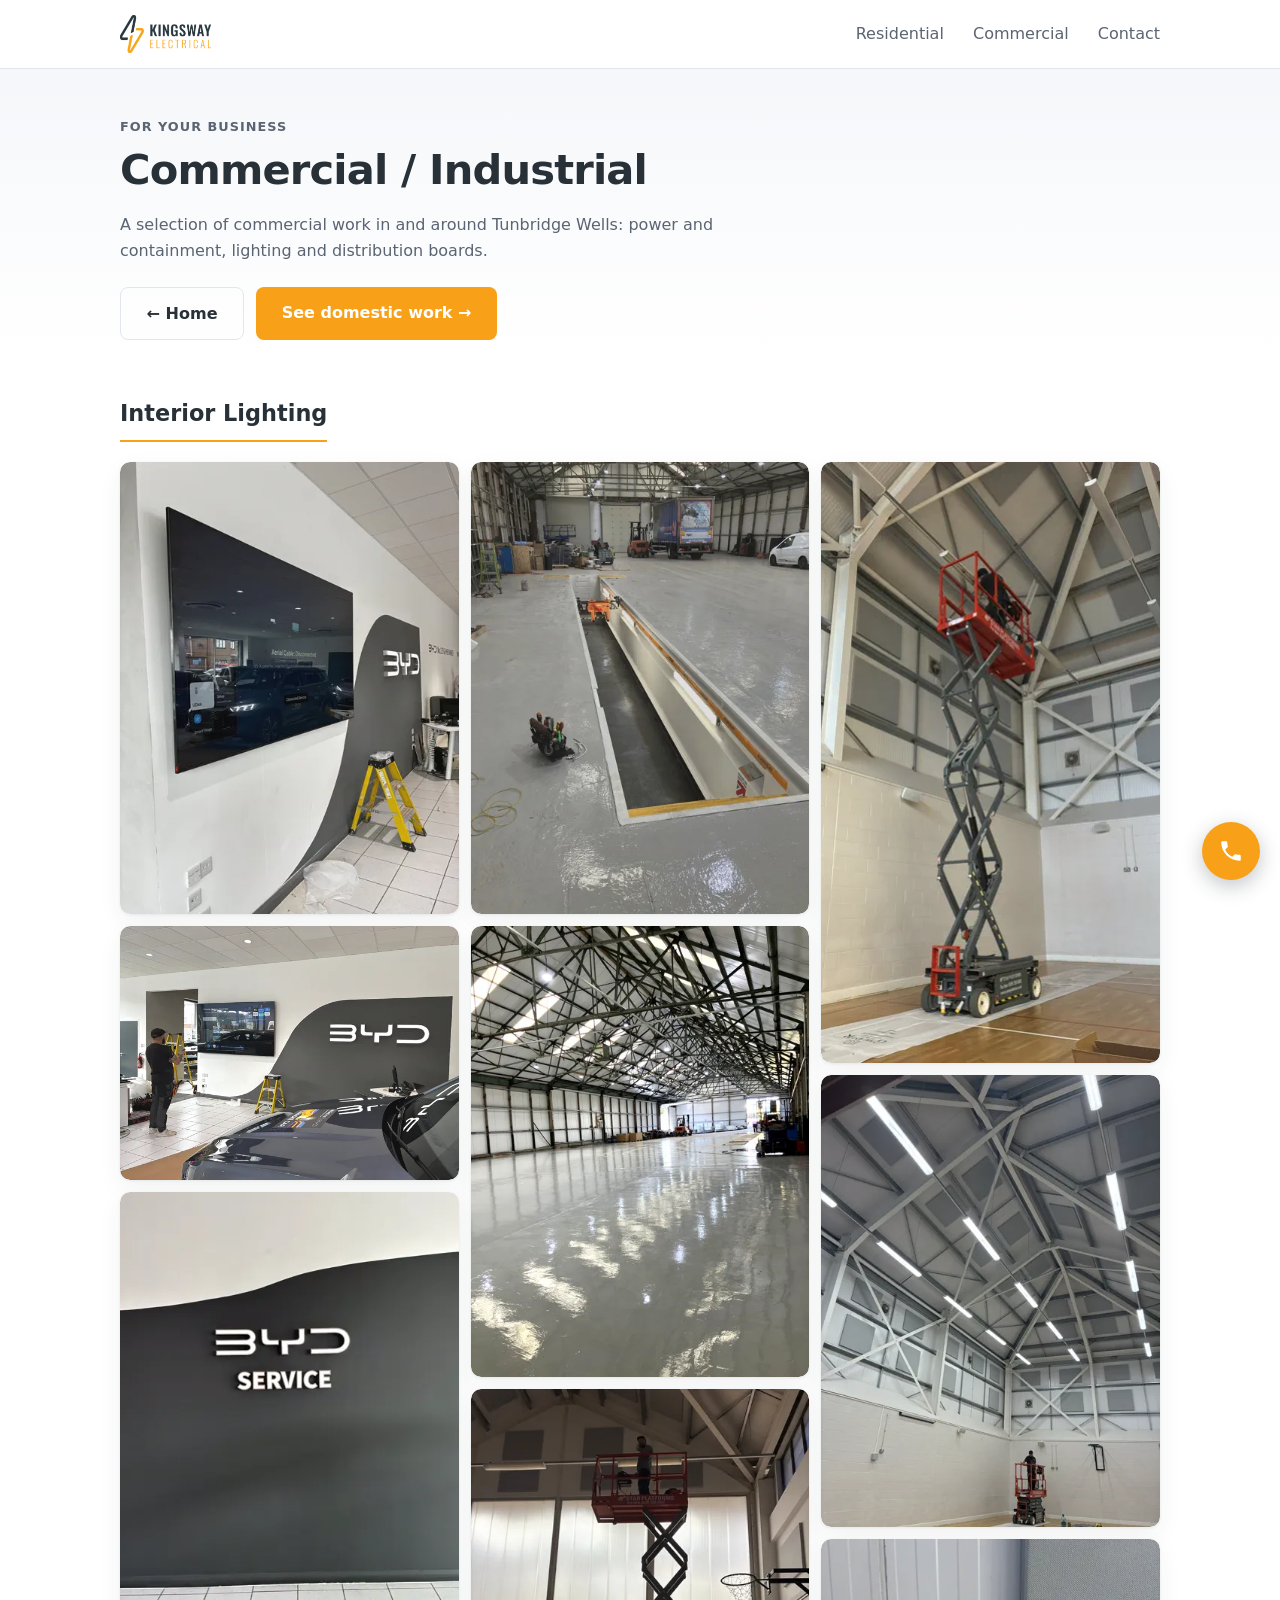
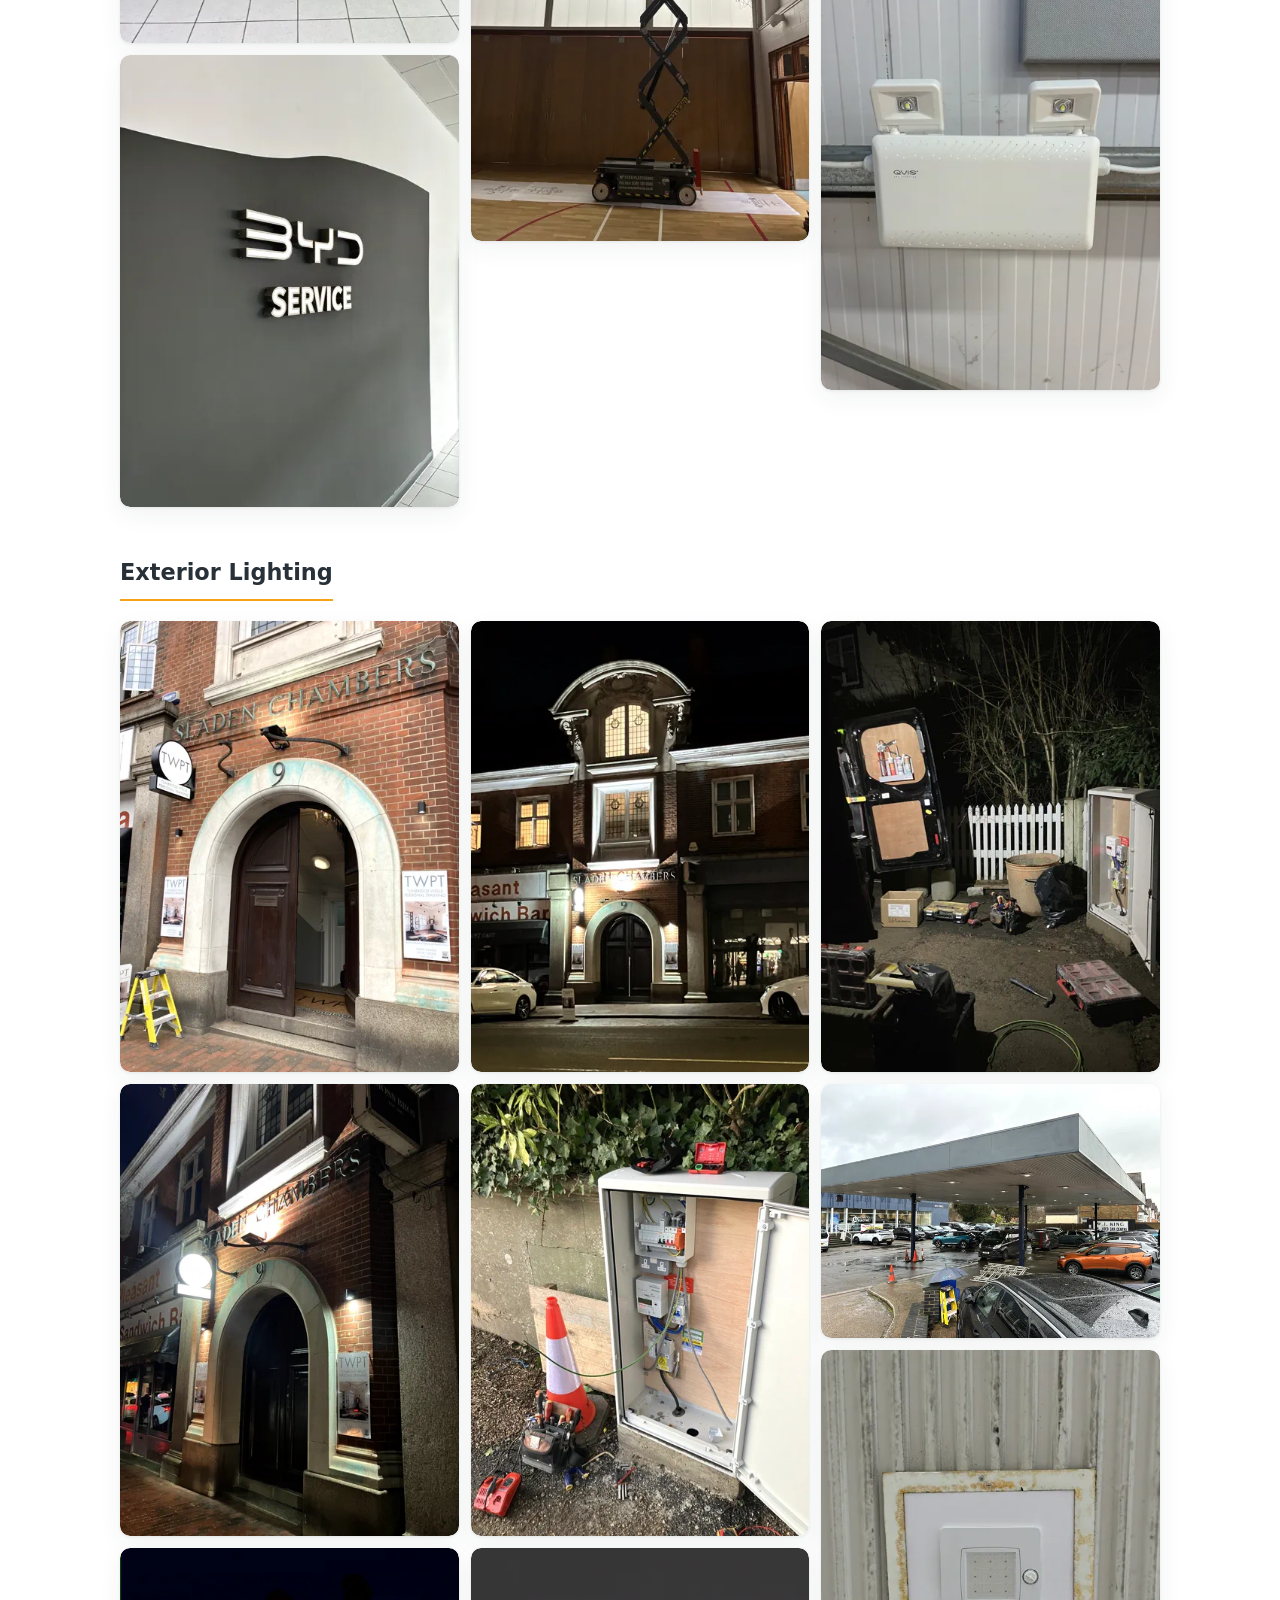
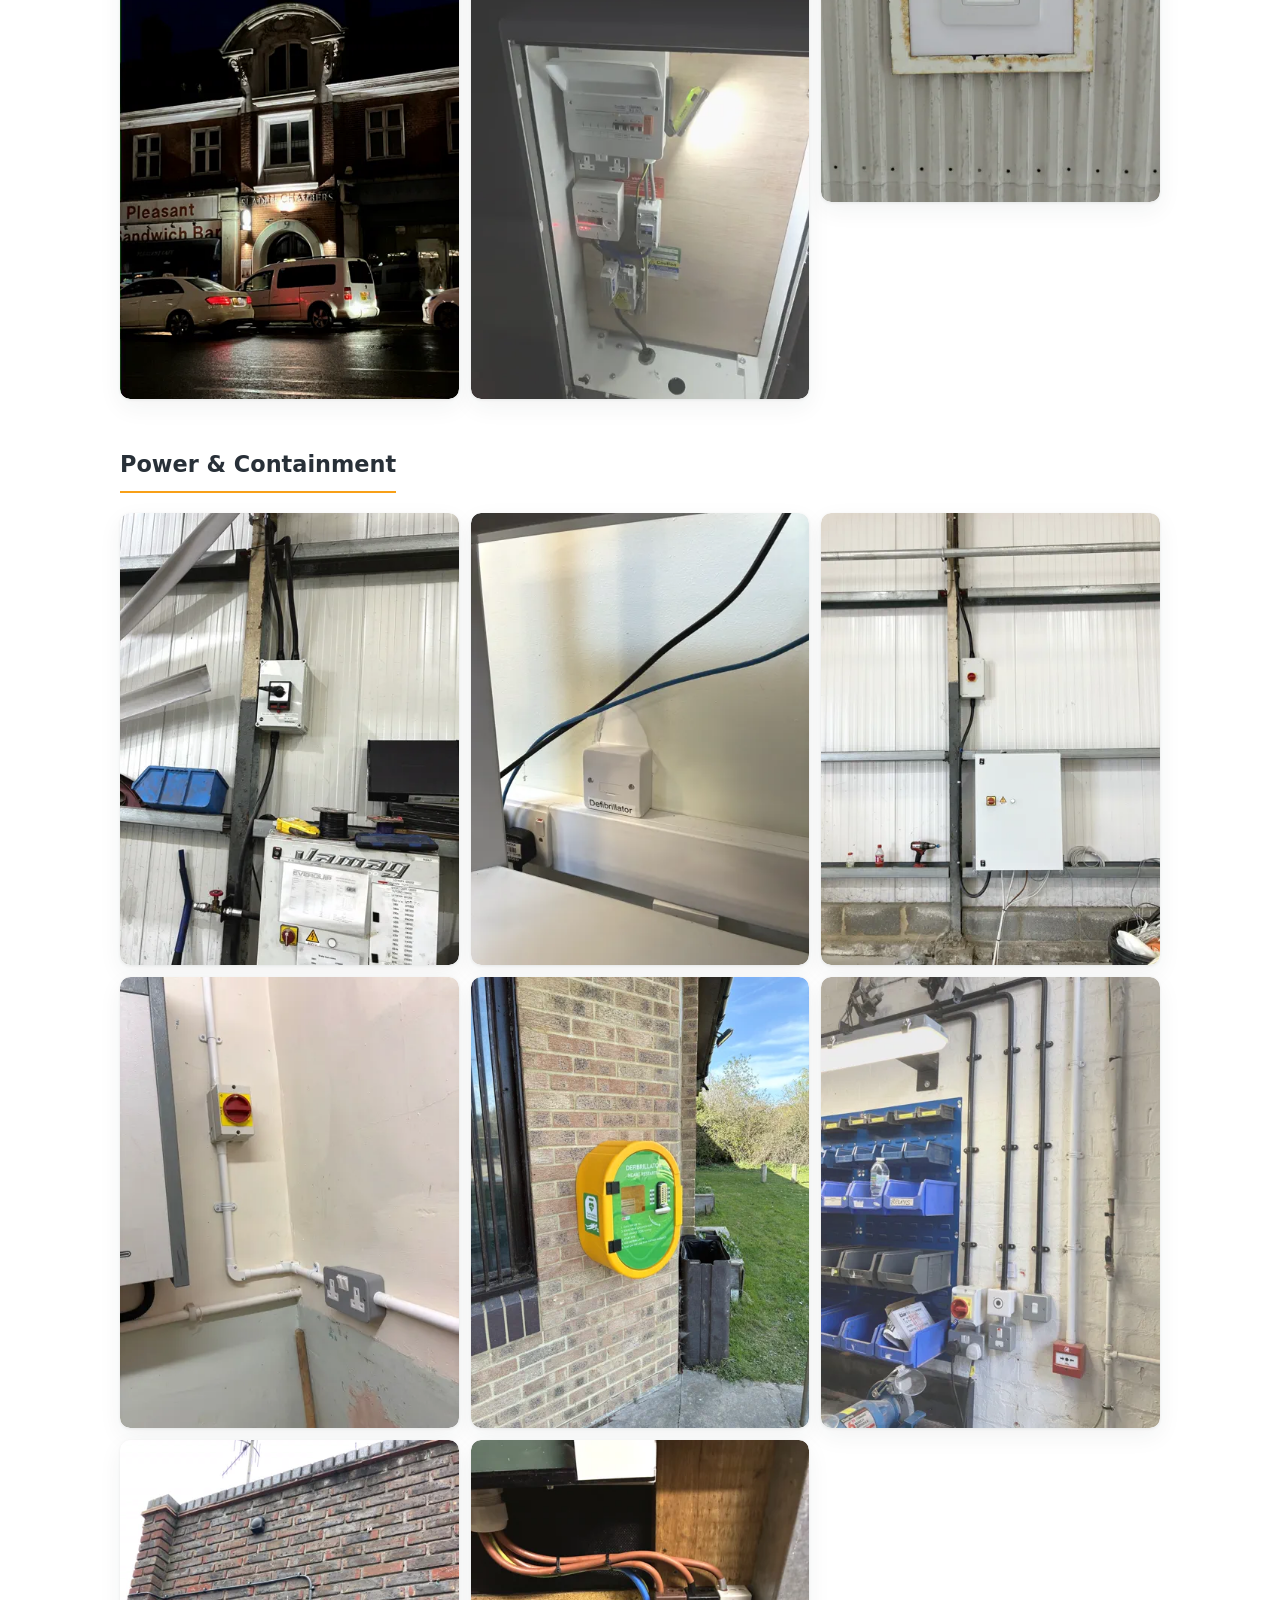
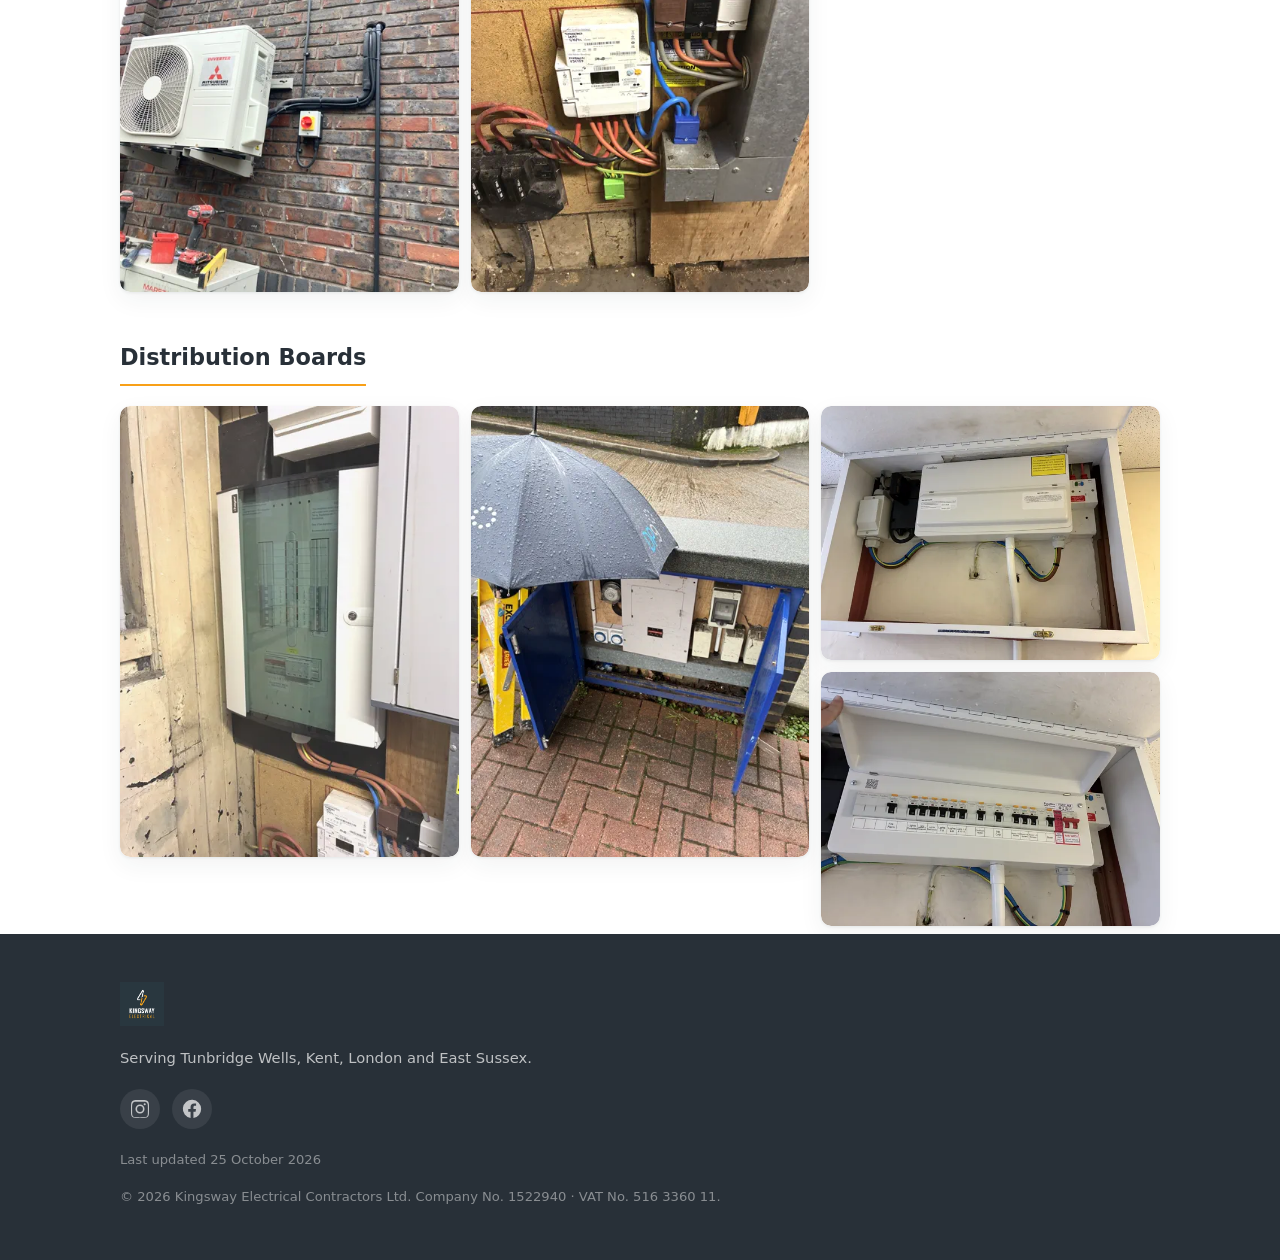
==== commit fdb769d4: "refresh last-updated date" ====
--- a/commercial.html
+++ b/commercial.html
@@ -68,7 +68,7 @@
         <a href="https://www.facebook.com/share/1Cf3zeGQAm/" target="_blank" rel="noopener" aria-label="Kingsway Electrical on Facebook"><svg viewBox="0 0 24 24" width="22" height="22" aria-hidden="true" focusable="false"><path fill="currentColor" d="M22 12a10 10 0 1 0-11.56 9.88v-6.99H7.9V12h2.54V9.8c0-2.5 1.49-3.89 3.78-3.89 1.09 0 2.24.2 2.24.2v2.46h-1.26c-1.24 0-1.63.77-1.63 1.56V12h2.78l-.44 2.89h-2.34v6.99A10 10 0 0 0 22 12z"/></svg></a>
       </p>
       <p class="foot-updated">
-        Last updated <time datetime="2026-10-18">18 October 2026</time>
+        Last updated <time datetime="2026-10-25">25 October 2026</time>
       </p>
       <p class="foot-meta">
         &copy; <span id="year">2026</span> Kingsway Electrical Contractors Ltd.
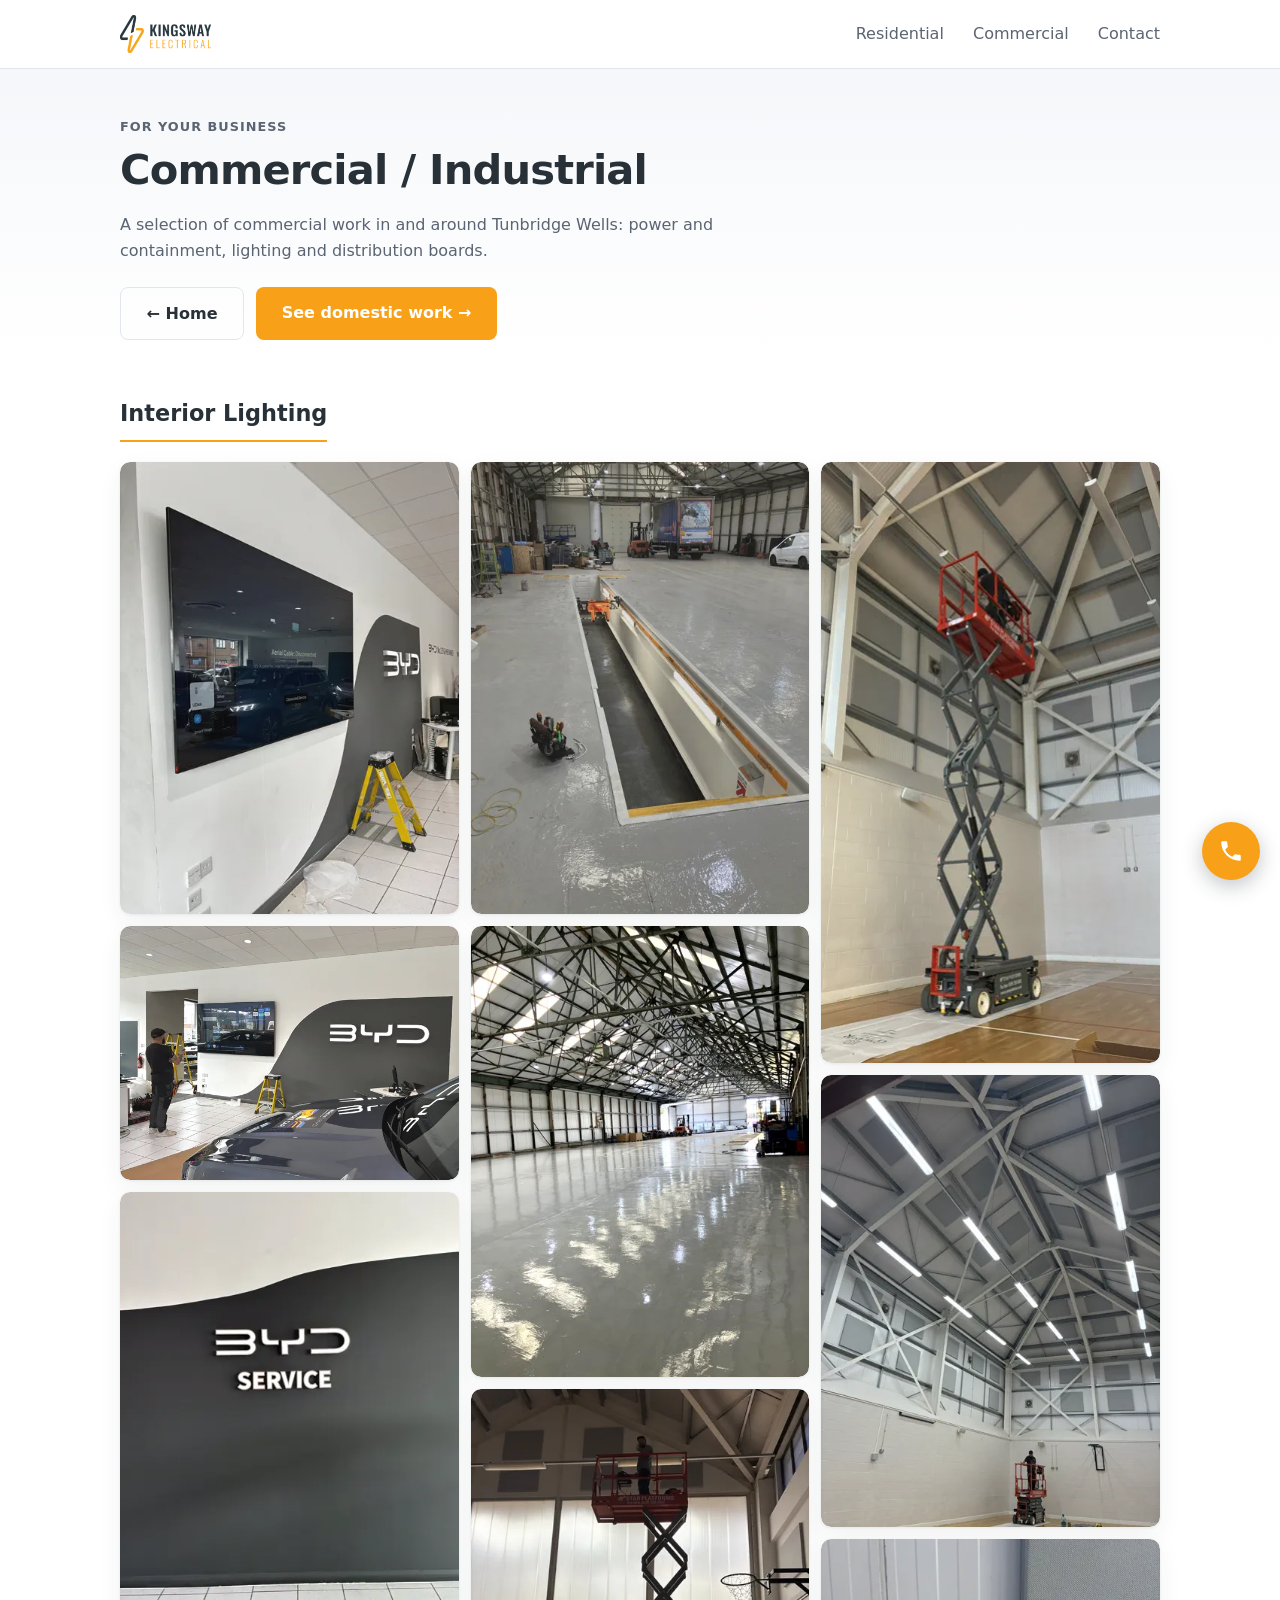
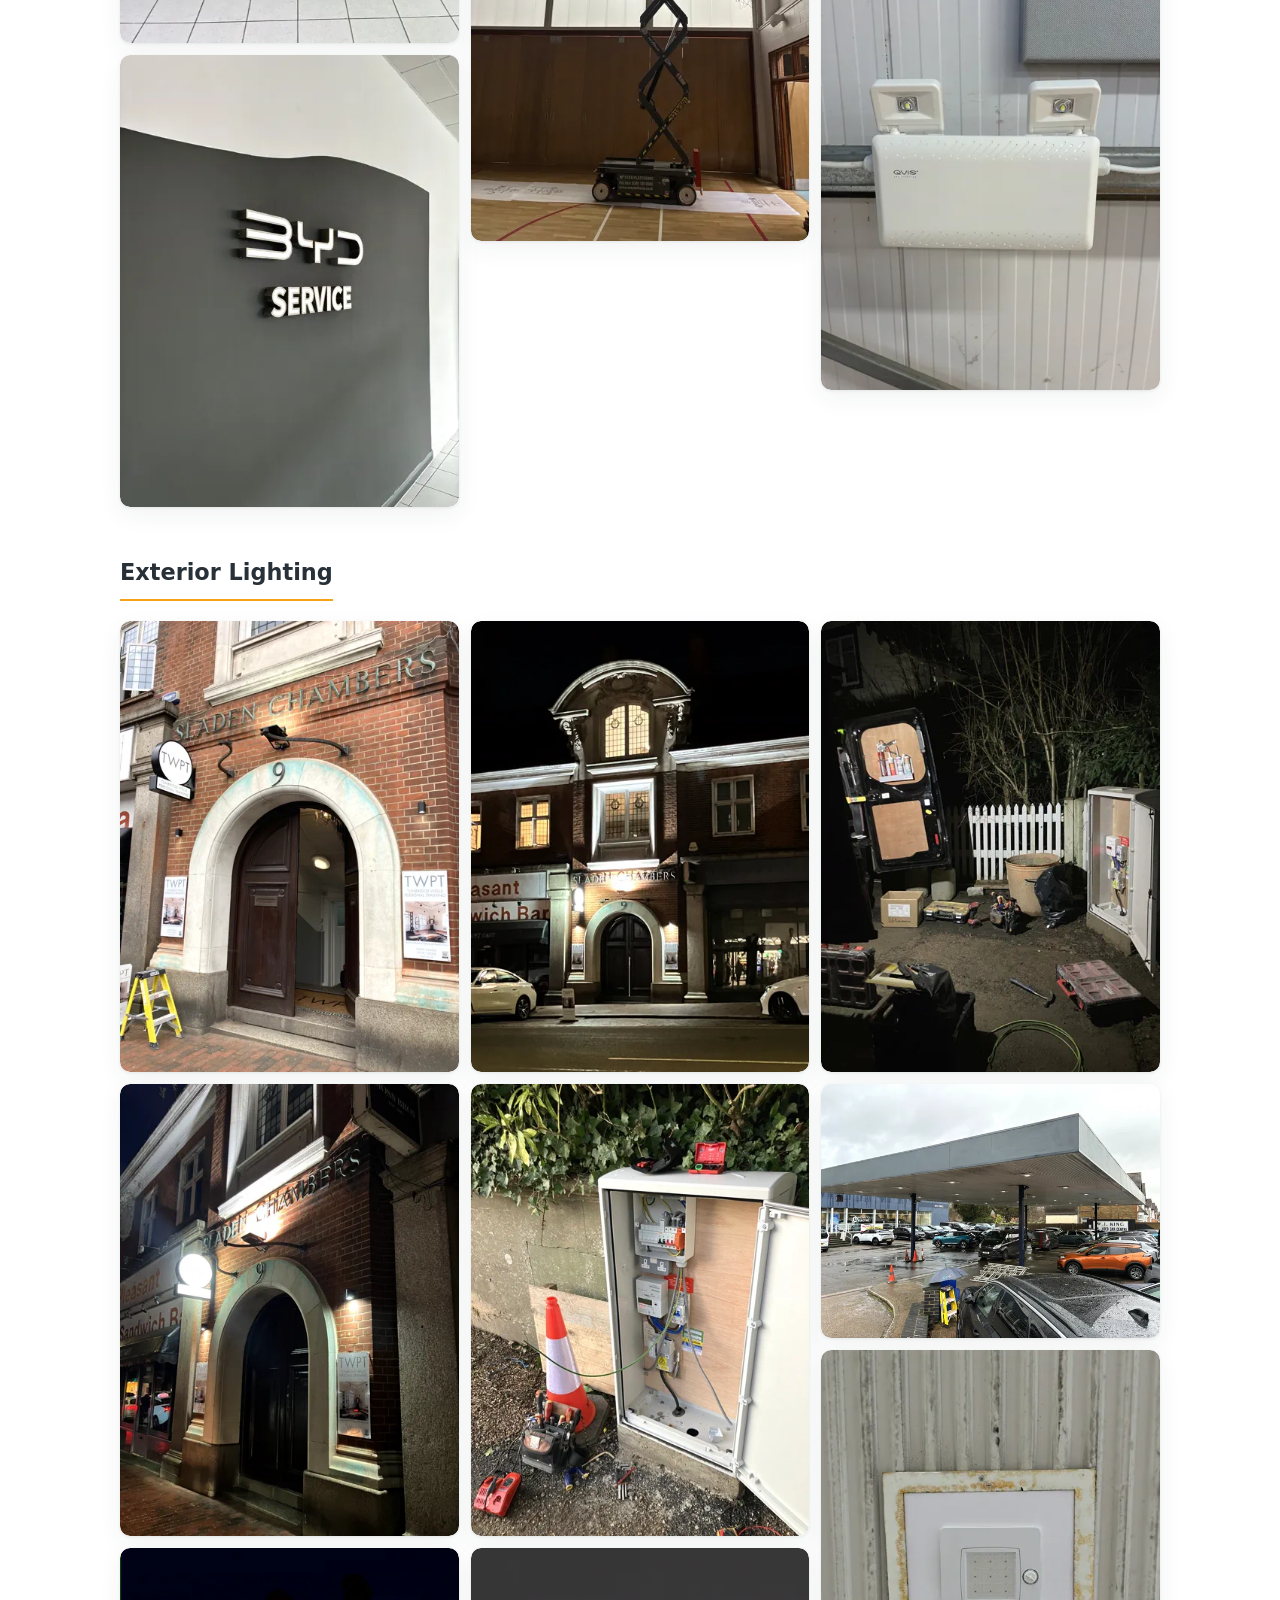
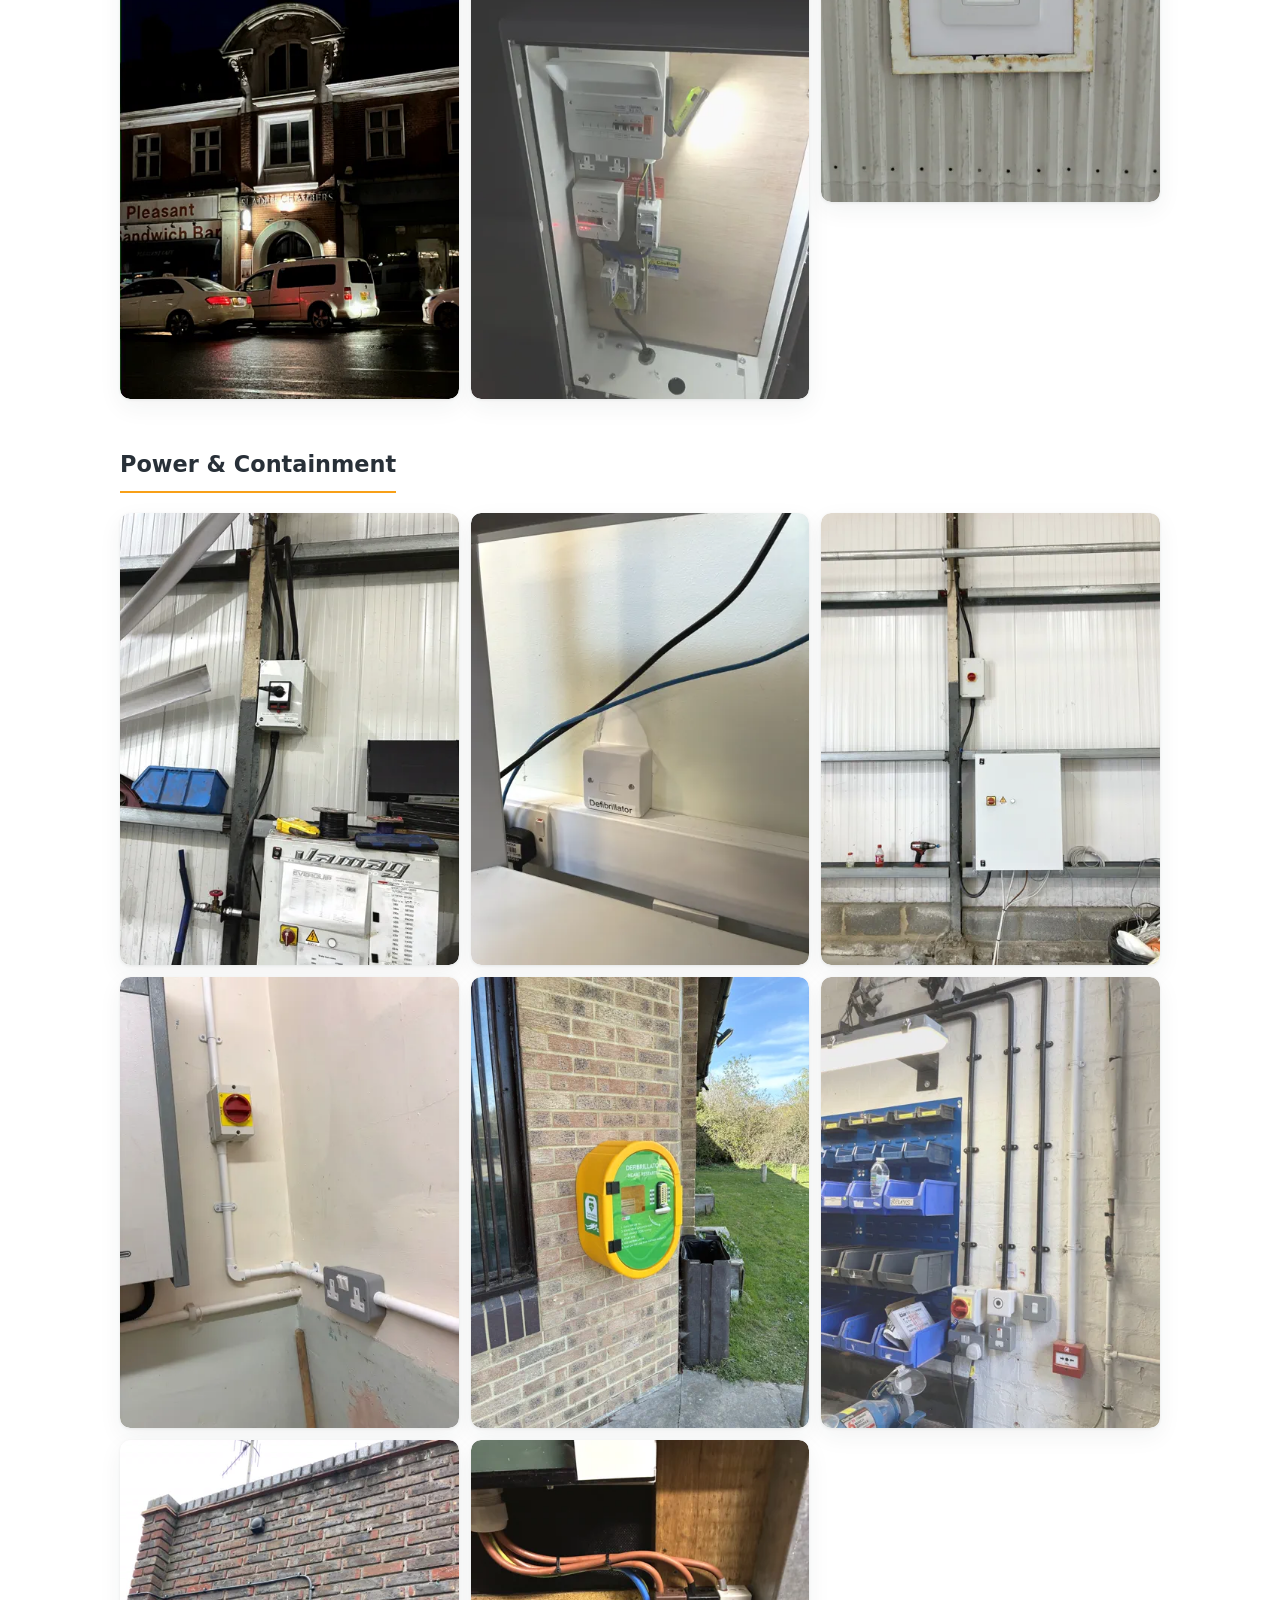
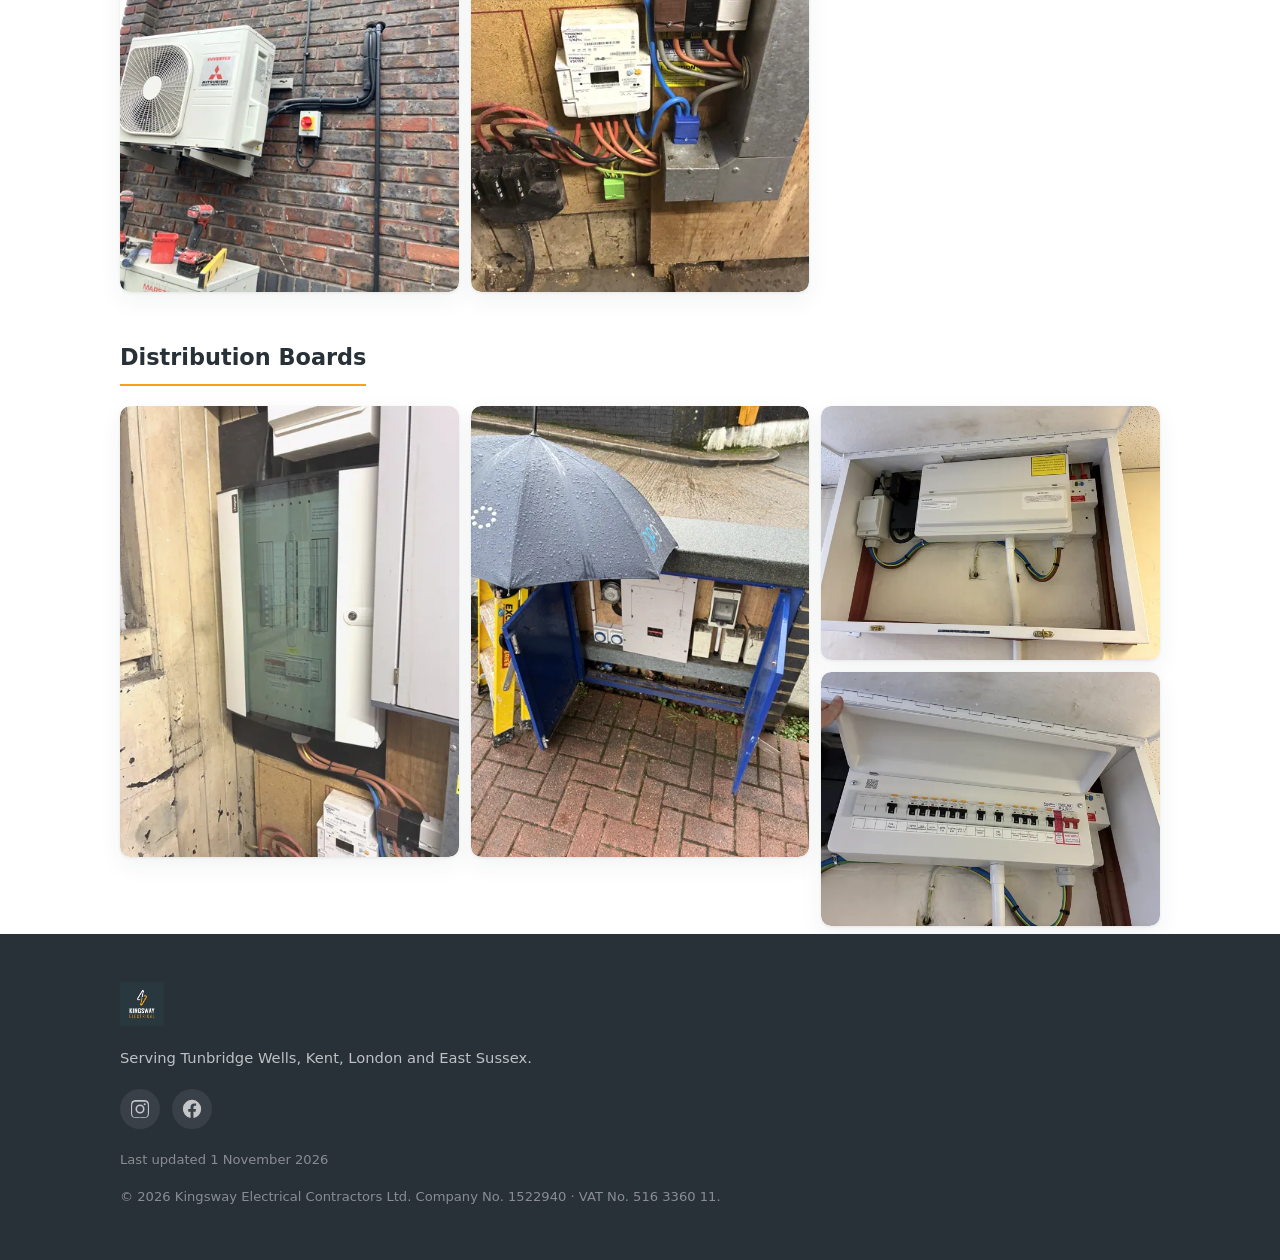
==== commit d34c9c11: "refresh last-updated date" ====
--- a/commercial.html
+++ b/commercial.html
@@ -68,7 +68,7 @@
         <a href="https://www.facebook.com/share/1Cf3zeGQAm/" target="_blank" rel="noopener" aria-label="Kingsway Electrical on Facebook"><svg viewBox="0 0 24 24" width="22" height="22" aria-hidden="true" focusable="false"><path fill="currentColor" d="M22 12a10 10 0 1 0-11.56 9.88v-6.99H7.9V12h2.54V9.8c0-2.5 1.49-3.89 3.78-3.89 1.09 0 2.24.2 2.24.2v2.46h-1.26c-1.24 0-1.63.77-1.63 1.56V12h2.78l-.44 2.89h-2.34v6.99A10 10 0 0 0 22 12z"/></svg></a>
       </p>
       <p class="foot-updated">
-        Last updated <time datetime="2026-10-25">25 October 2026</time>
+        Last updated <time datetime="2026-11-01">1 November 2026</time>
       </p>
       <p class="foot-meta">
         &copy; <span id="year">2026</span> Kingsway Electrical Contractors Ltd.
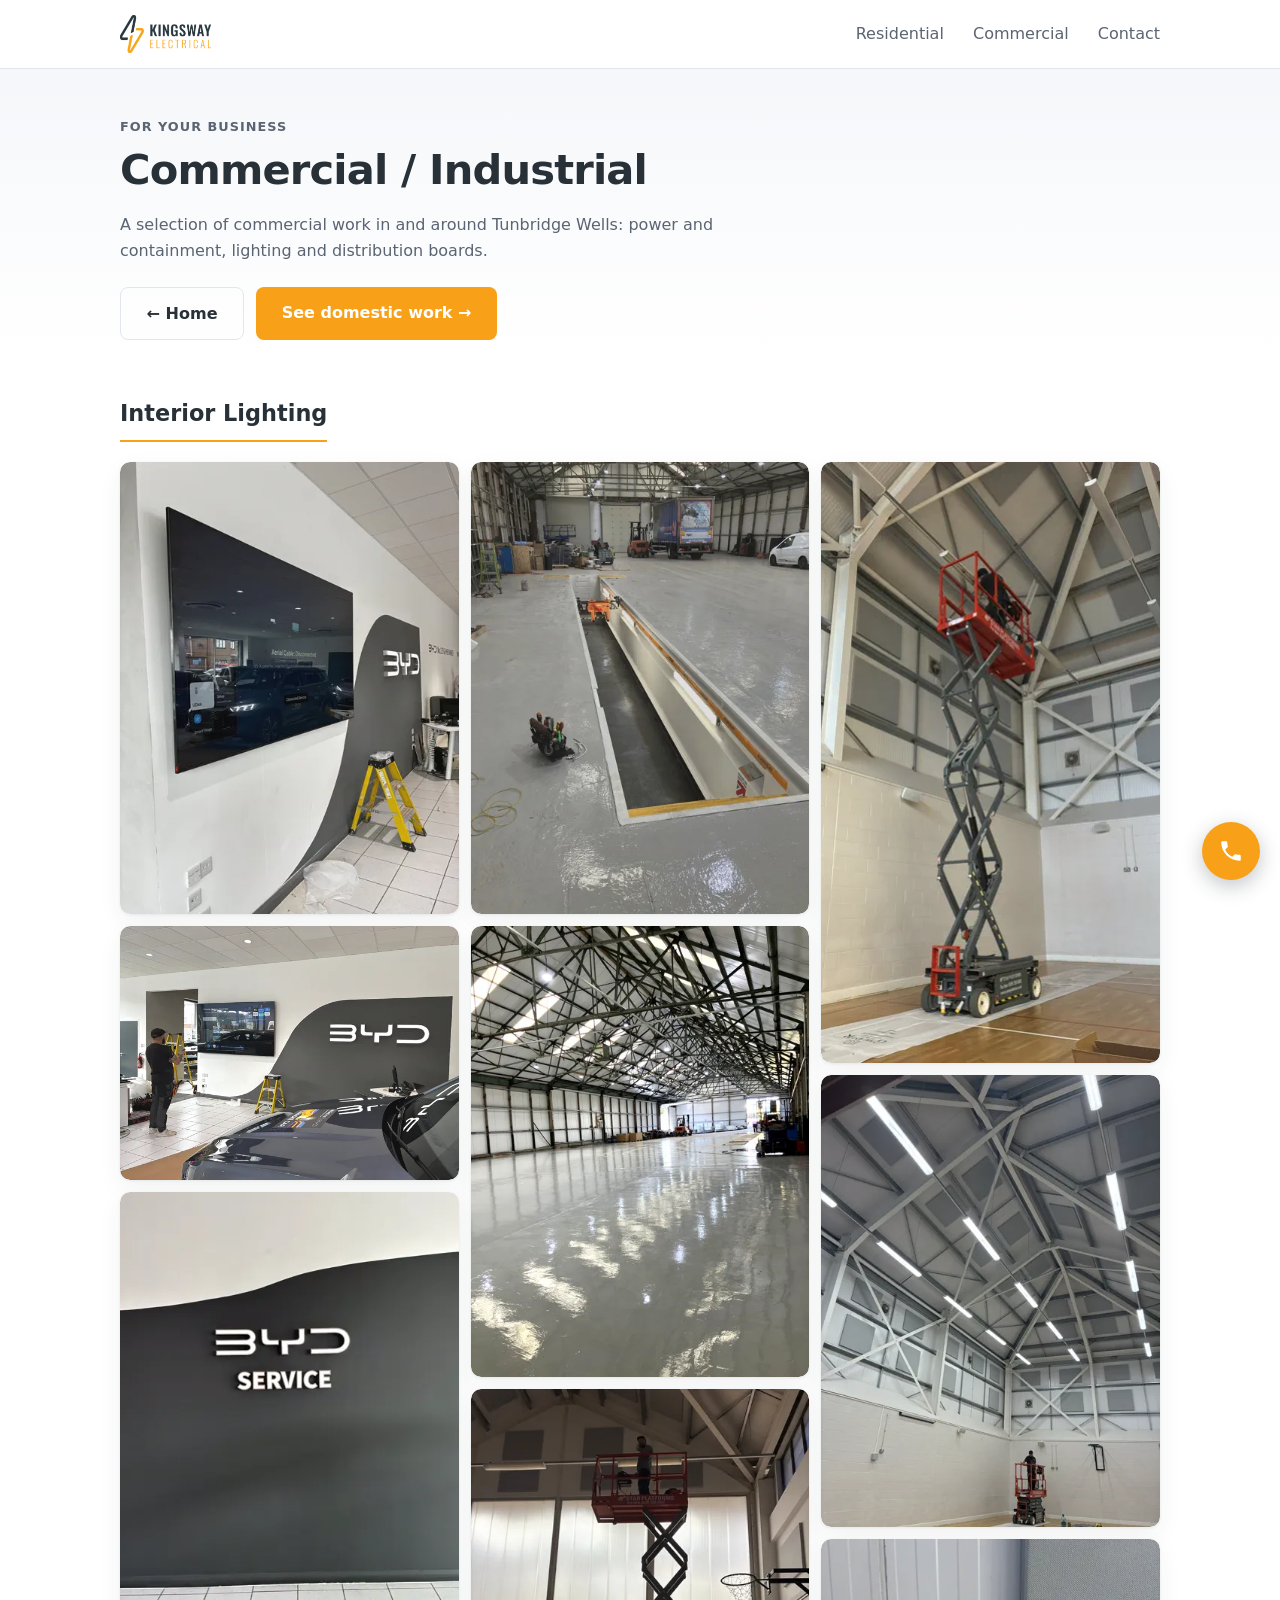
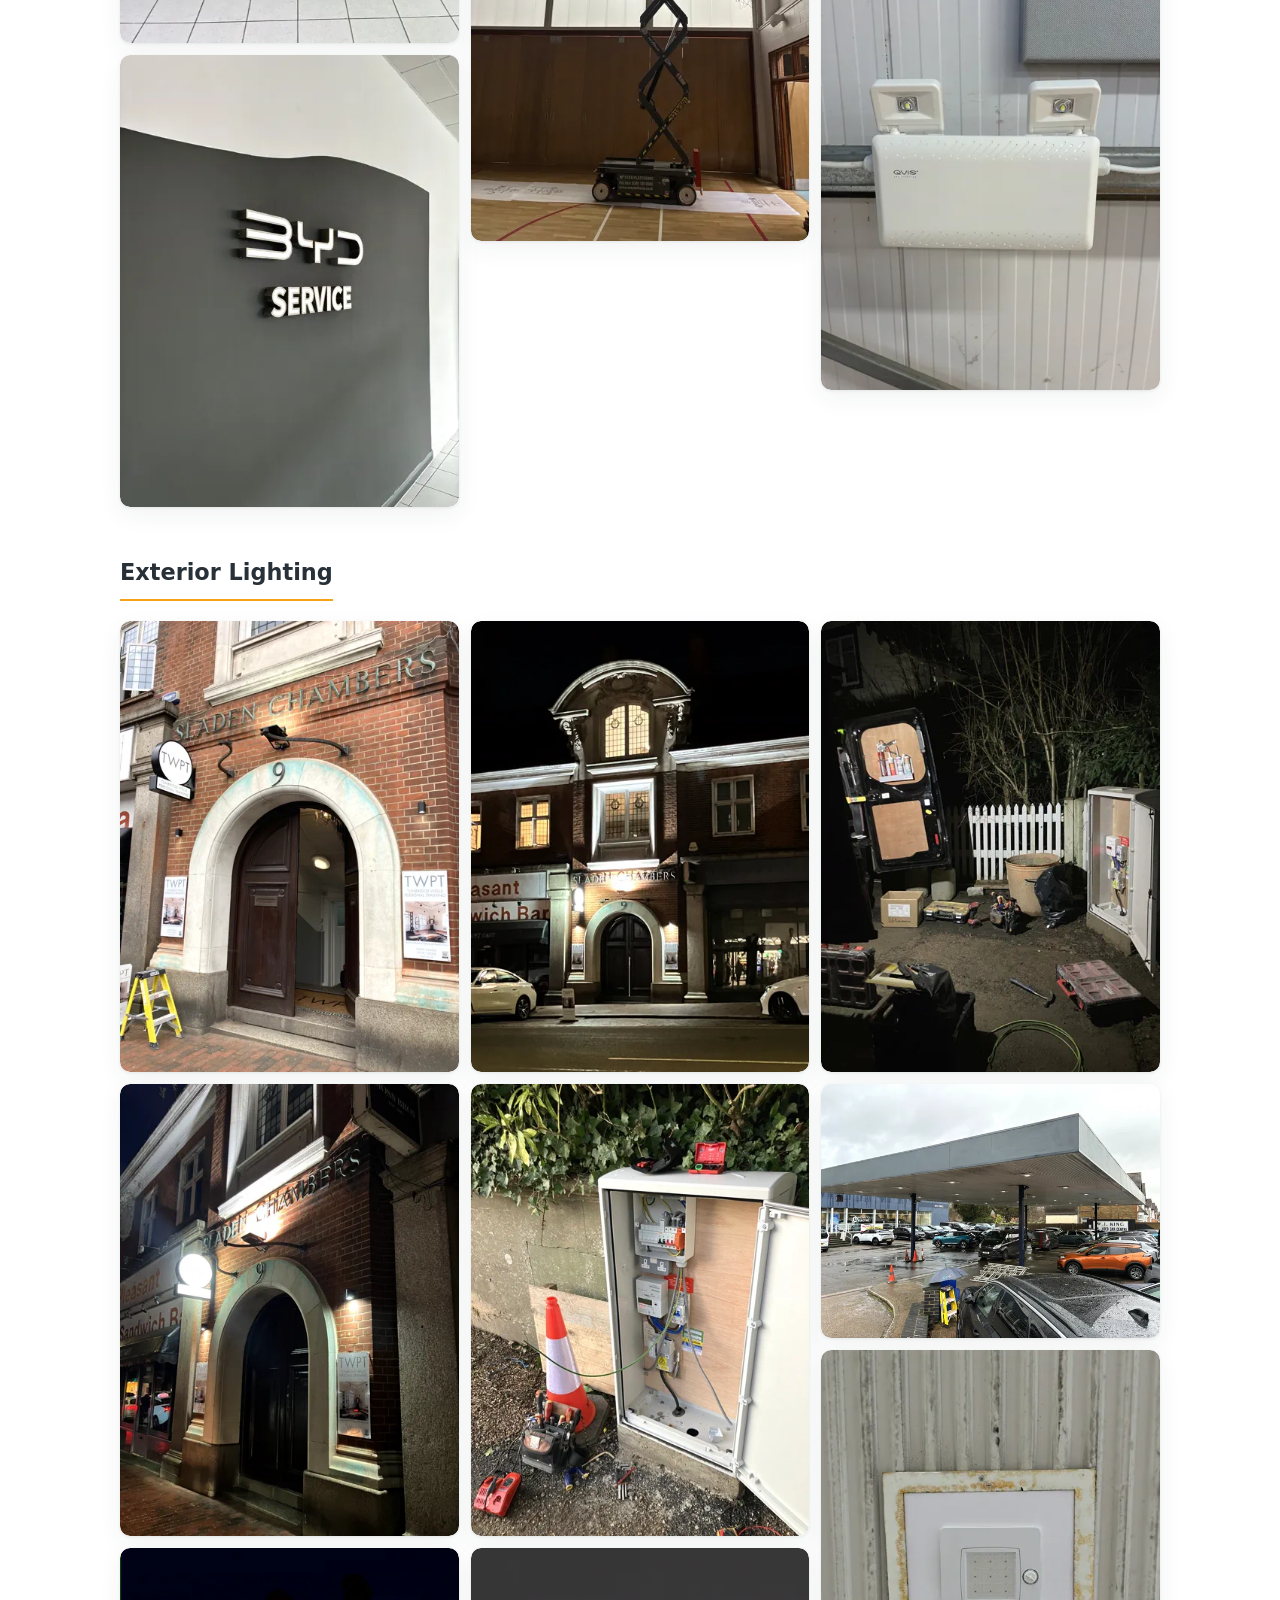
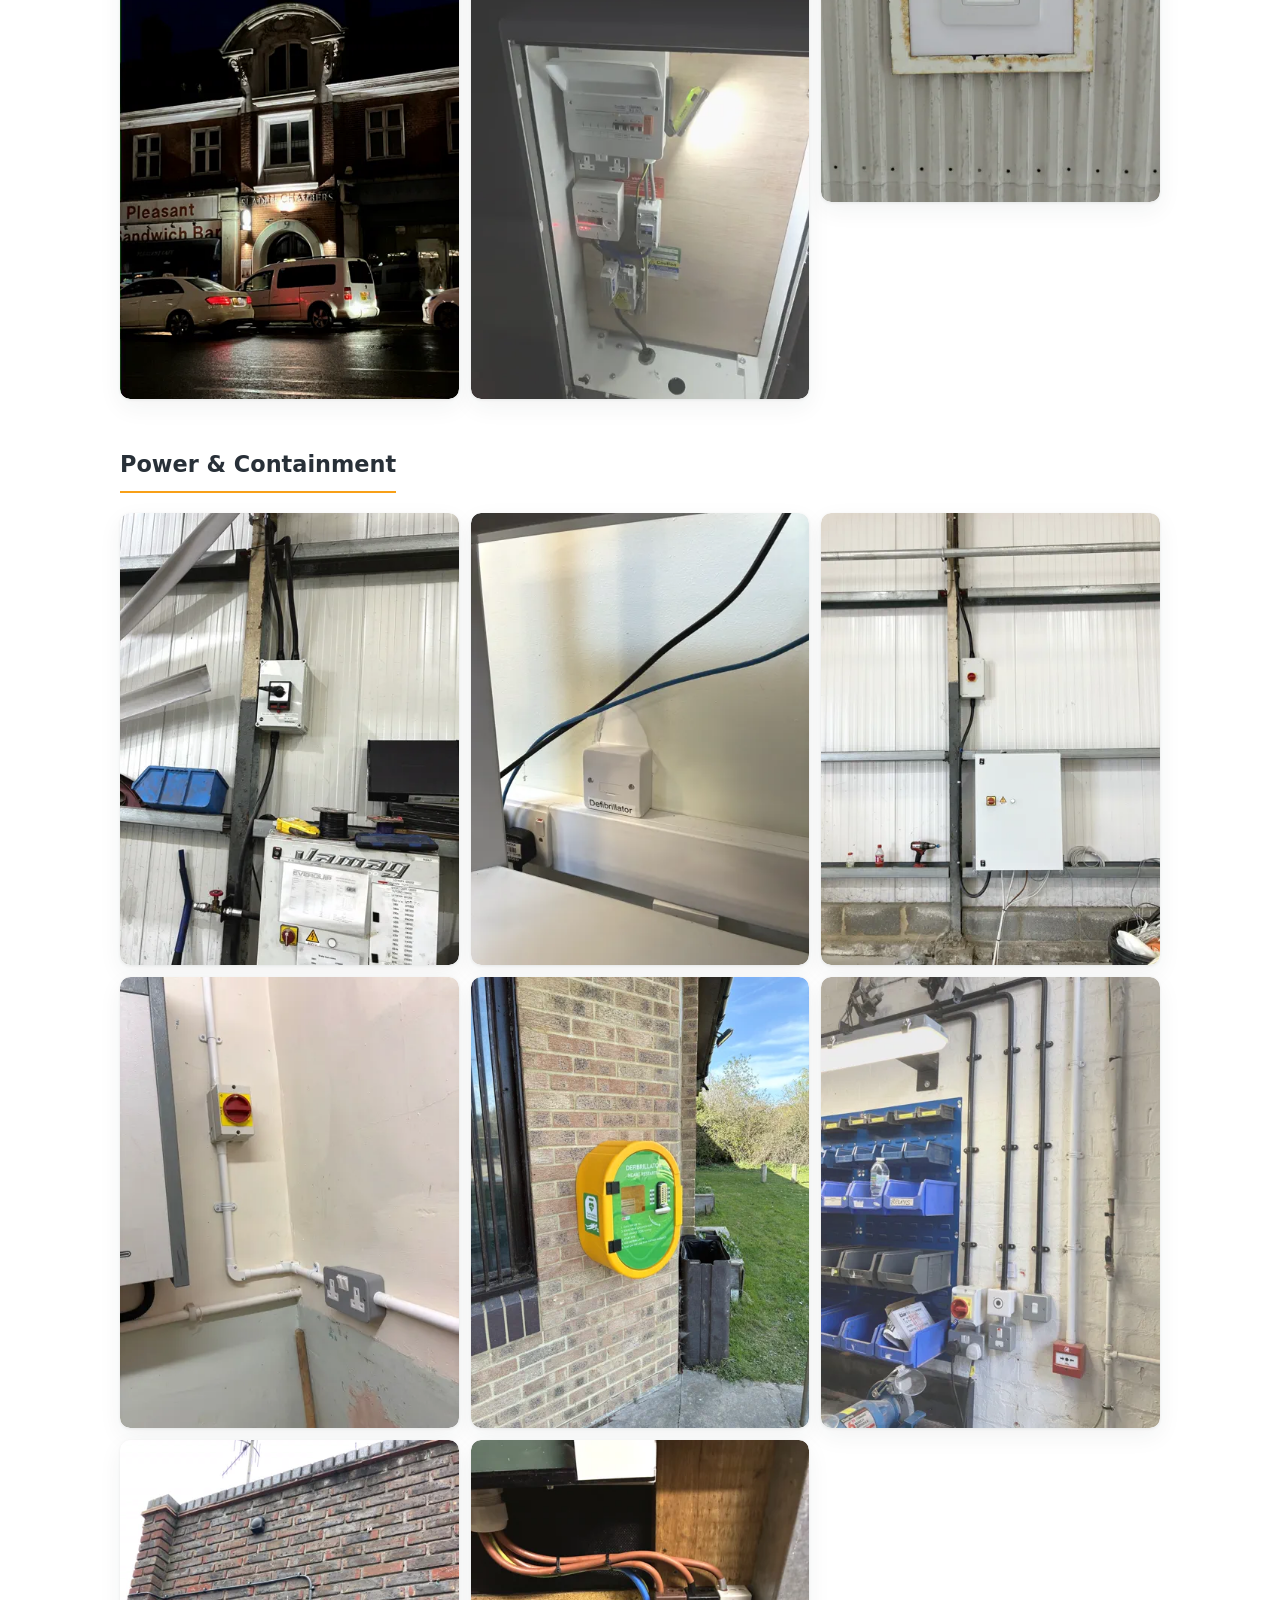
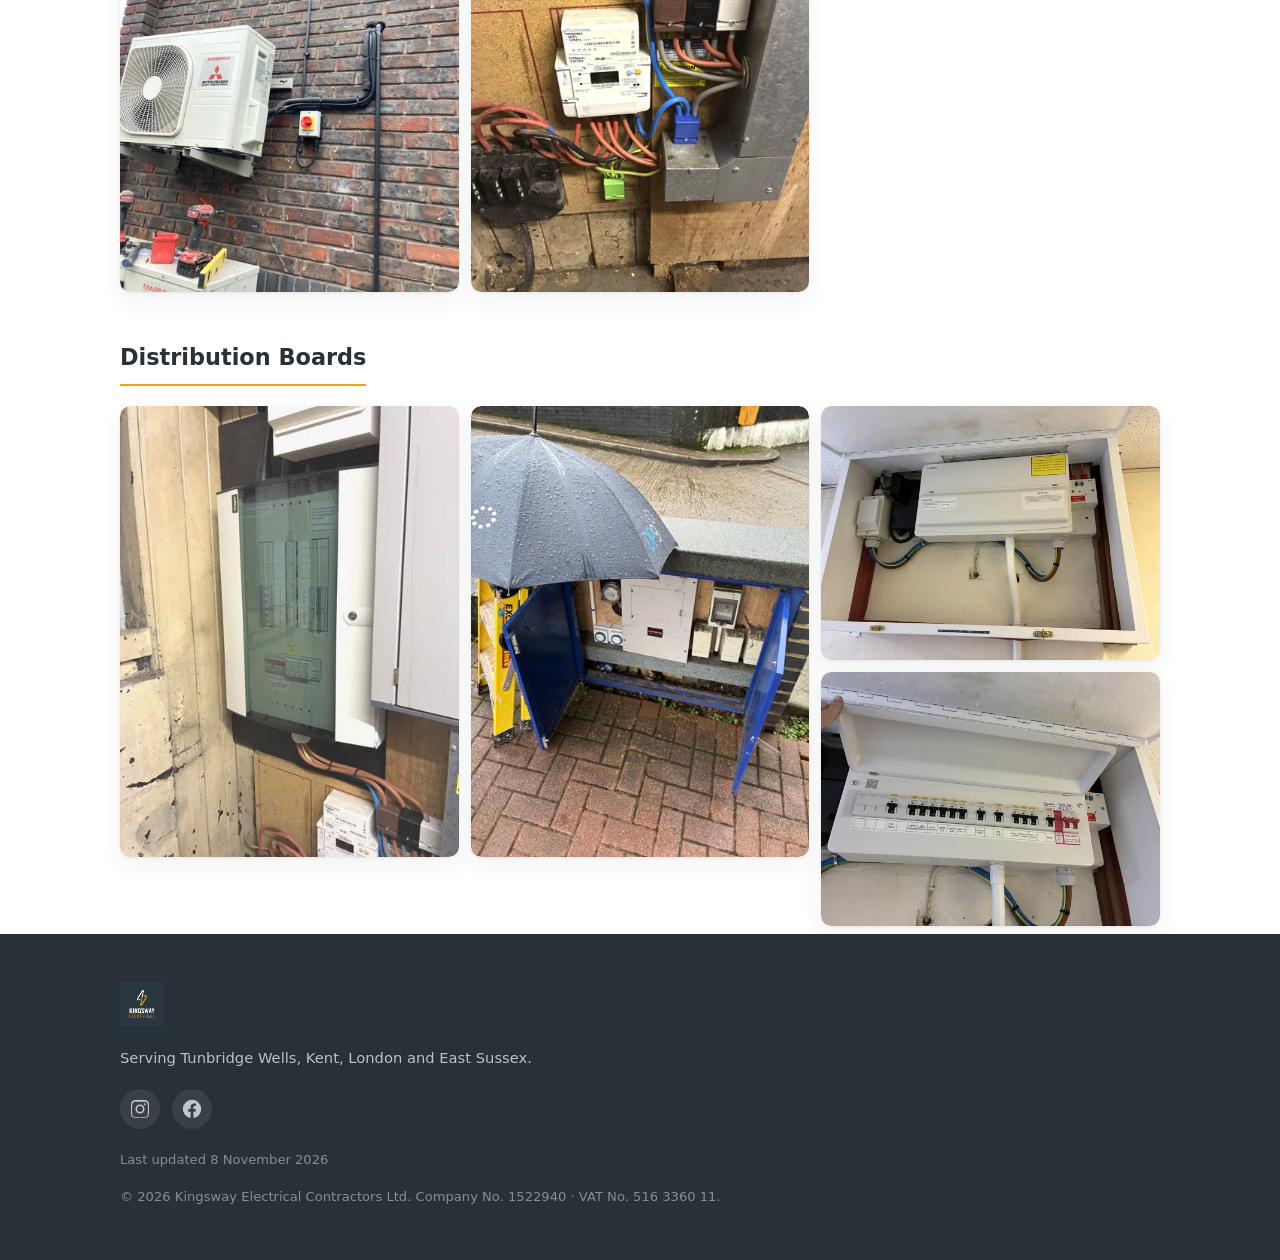
==== commit b74f0b96: "refresh last-updated date" ====
--- a/commercial.html
+++ b/commercial.html
@@ -68,7 +68,7 @@
         <a href="https://www.facebook.com/share/1Cf3zeGQAm/" target="_blank" rel="noopener" aria-label="Kingsway Electrical on Facebook"><svg viewBox="0 0 24 24" width="22" height="22" aria-hidden="true" focusable="false"><path fill="currentColor" d="M22 12a10 10 0 1 0-11.56 9.88v-6.99H7.9V12h2.54V9.8c0-2.5 1.49-3.89 3.78-3.89 1.09 0 2.24.2 2.24.2v2.46h-1.26c-1.24 0-1.63.77-1.63 1.56V12h2.78l-.44 2.89h-2.34v6.99A10 10 0 0 0 22 12z"/></svg></a>
       </p>
       <p class="foot-updated">
-        Last updated <time datetime="2026-11-01">1 November 2026</time>
+        Last updated <time datetime="2026-11-08">8 November 2026</time>
       </p>
       <p class="foot-meta">
         &copy; <span id="year">2026</span> Kingsway Electrical Contractors Ltd.
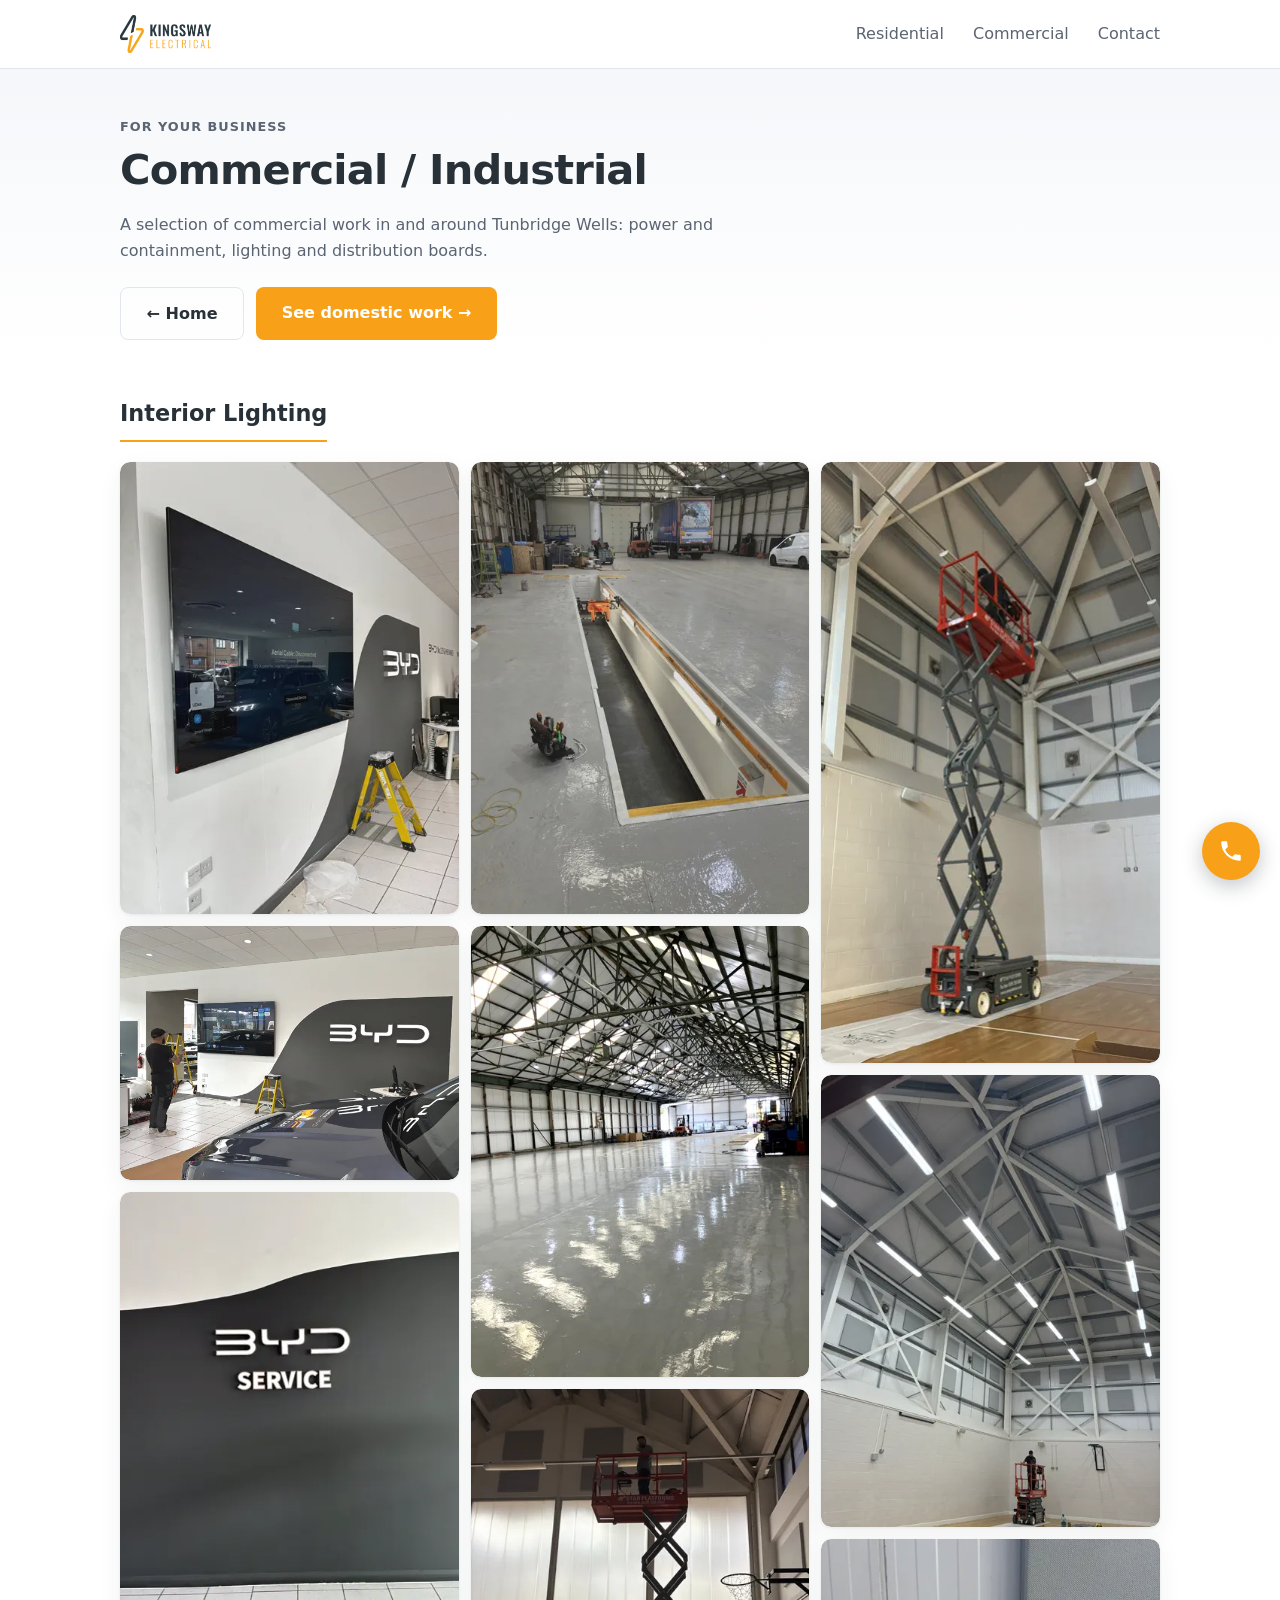
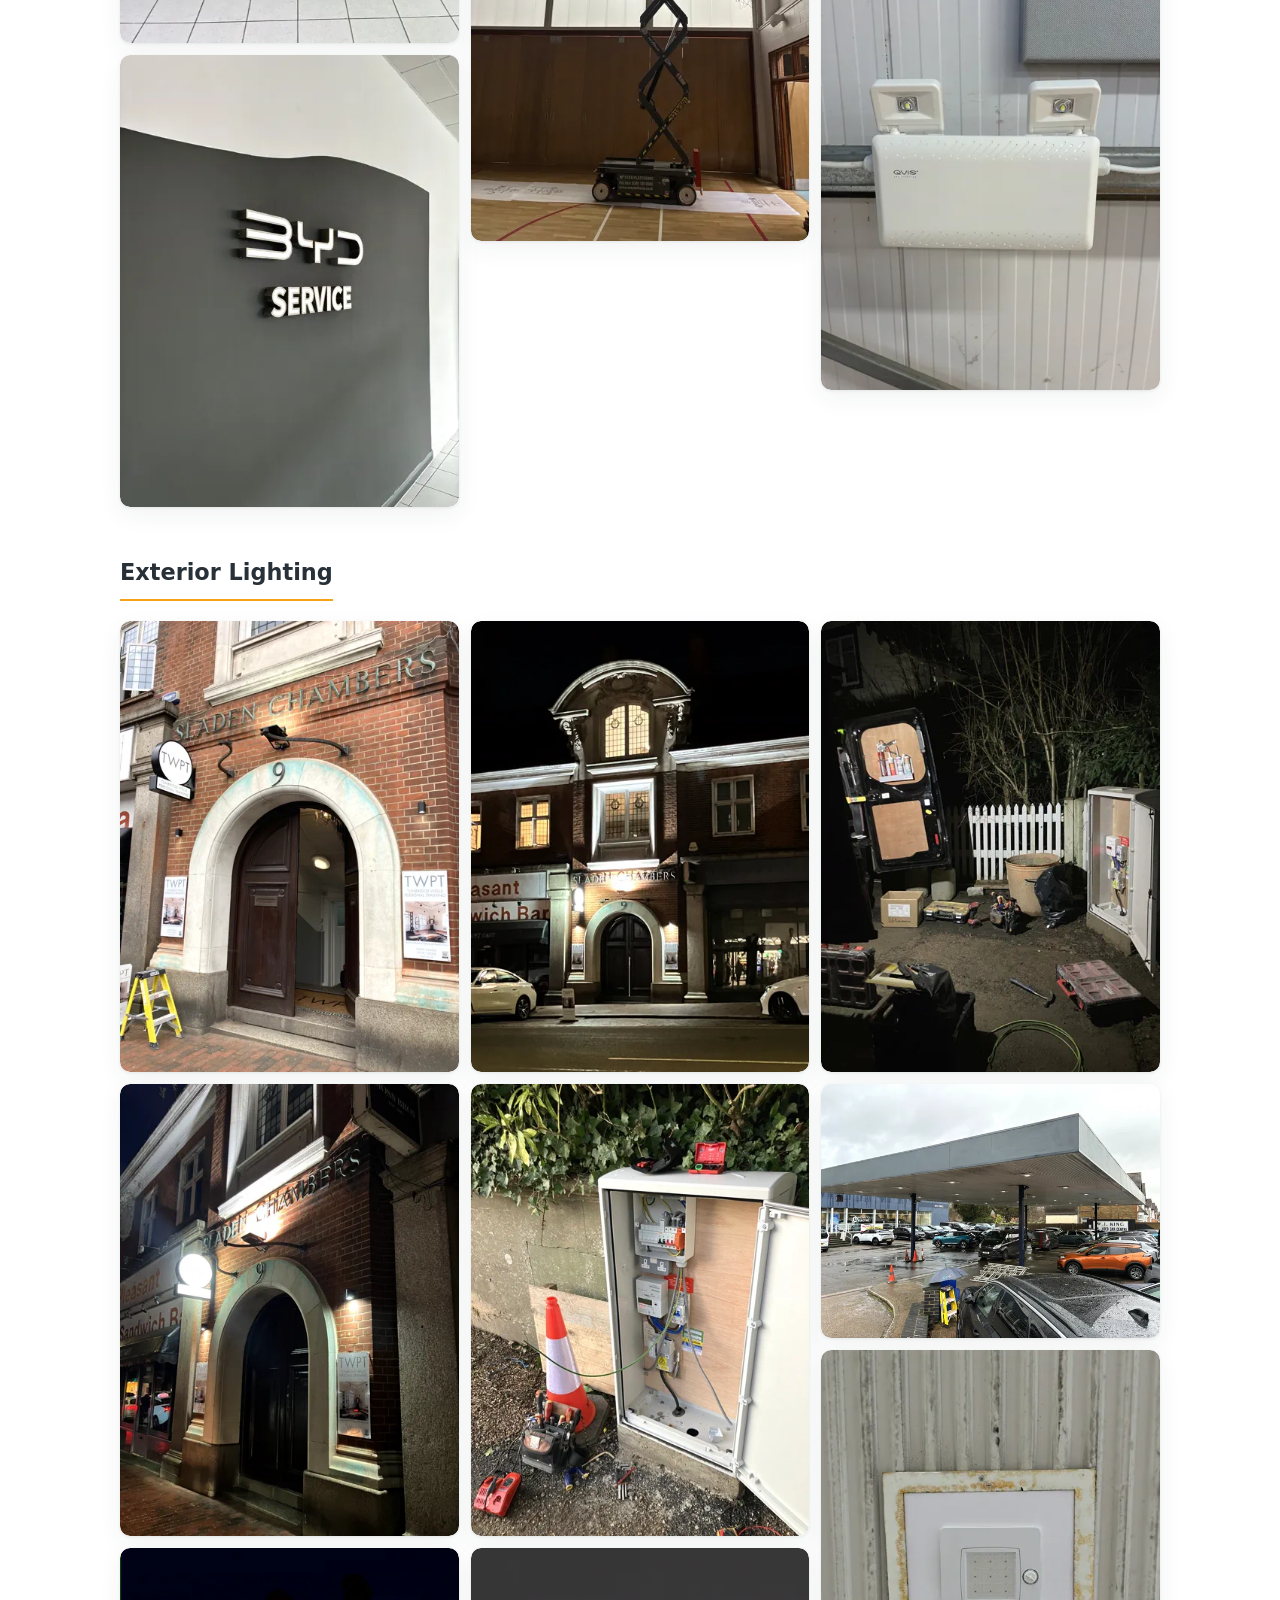
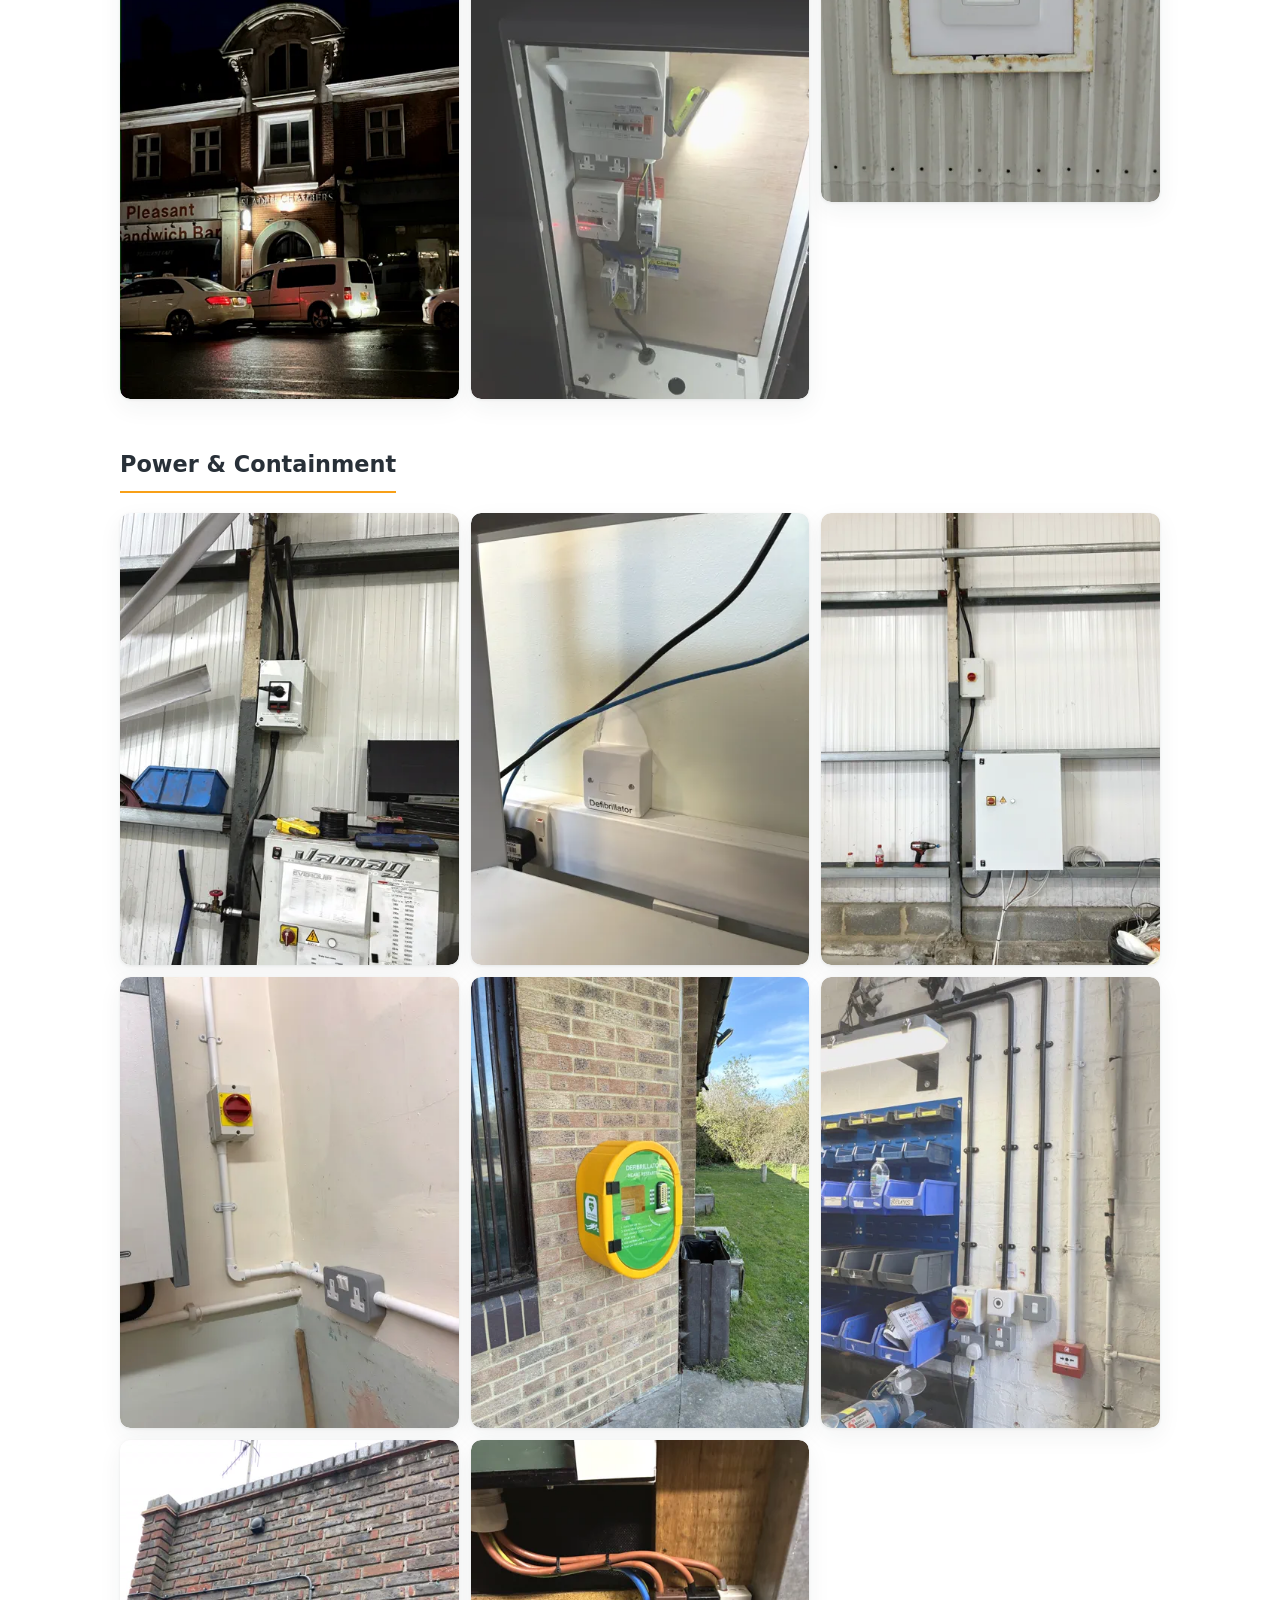
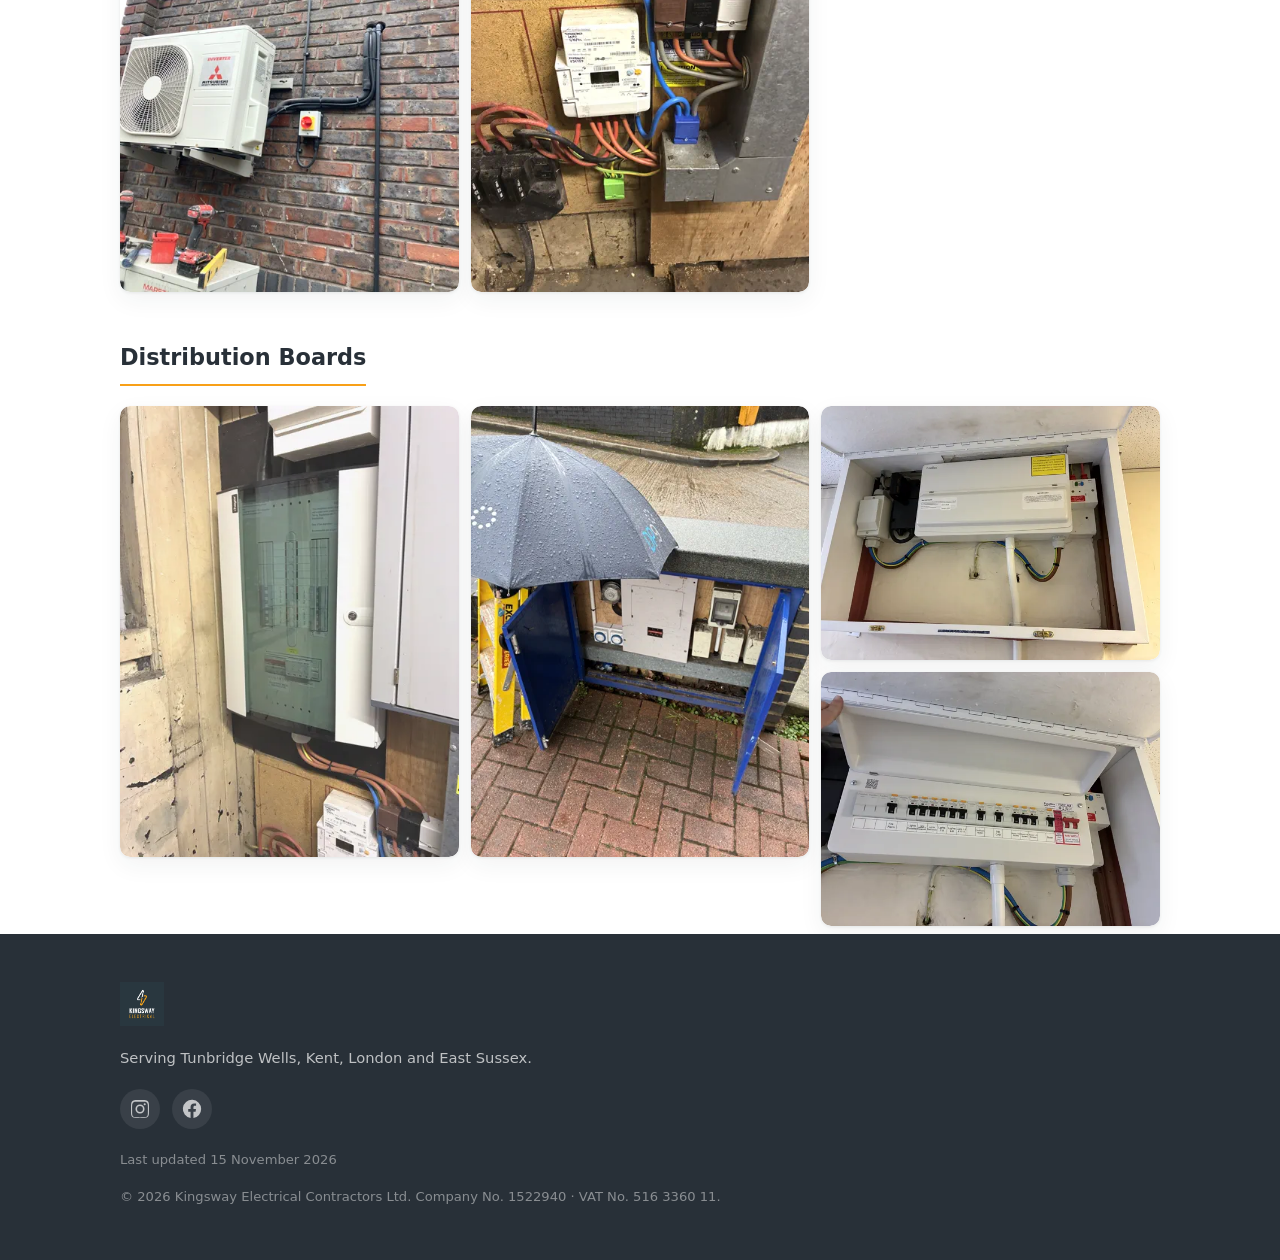
==== commit 52d3d07d: "refresh last-updated date" ====
--- a/commercial.html
+++ b/commercial.html
@@ -68,7 +68,7 @@
         <a href="https://www.facebook.com/share/1Cf3zeGQAm/" target="_blank" rel="noopener" aria-label="Kingsway Electrical on Facebook"><svg viewBox="0 0 24 24" width="22" height="22" aria-hidden="true" focusable="false"><path fill="currentColor" d="M22 12a10 10 0 1 0-11.56 9.88v-6.99H7.9V12h2.54V9.8c0-2.5 1.49-3.89 3.78-3.89 1.09 0 2.24.2 2.24.2v2.46h-1.26c-1.24 0-1.63.77-1.63 1.56V12h2.78l-.44 2.89h-2.34v6.99A10 10 0 0 0 22 12z"/></svg></a>
       </p>
       <p class="foot-updated">
-        Last updated <time datetime="2026-11-08">8 November 2026</time>
+        Last updated <time datetime="2026-11-15">15 November 2026</time>
       </p>
       <p class="foot-meta">
         &copy; <span id="year">2026</span> Kingsway Electrical Contractors Ltd.
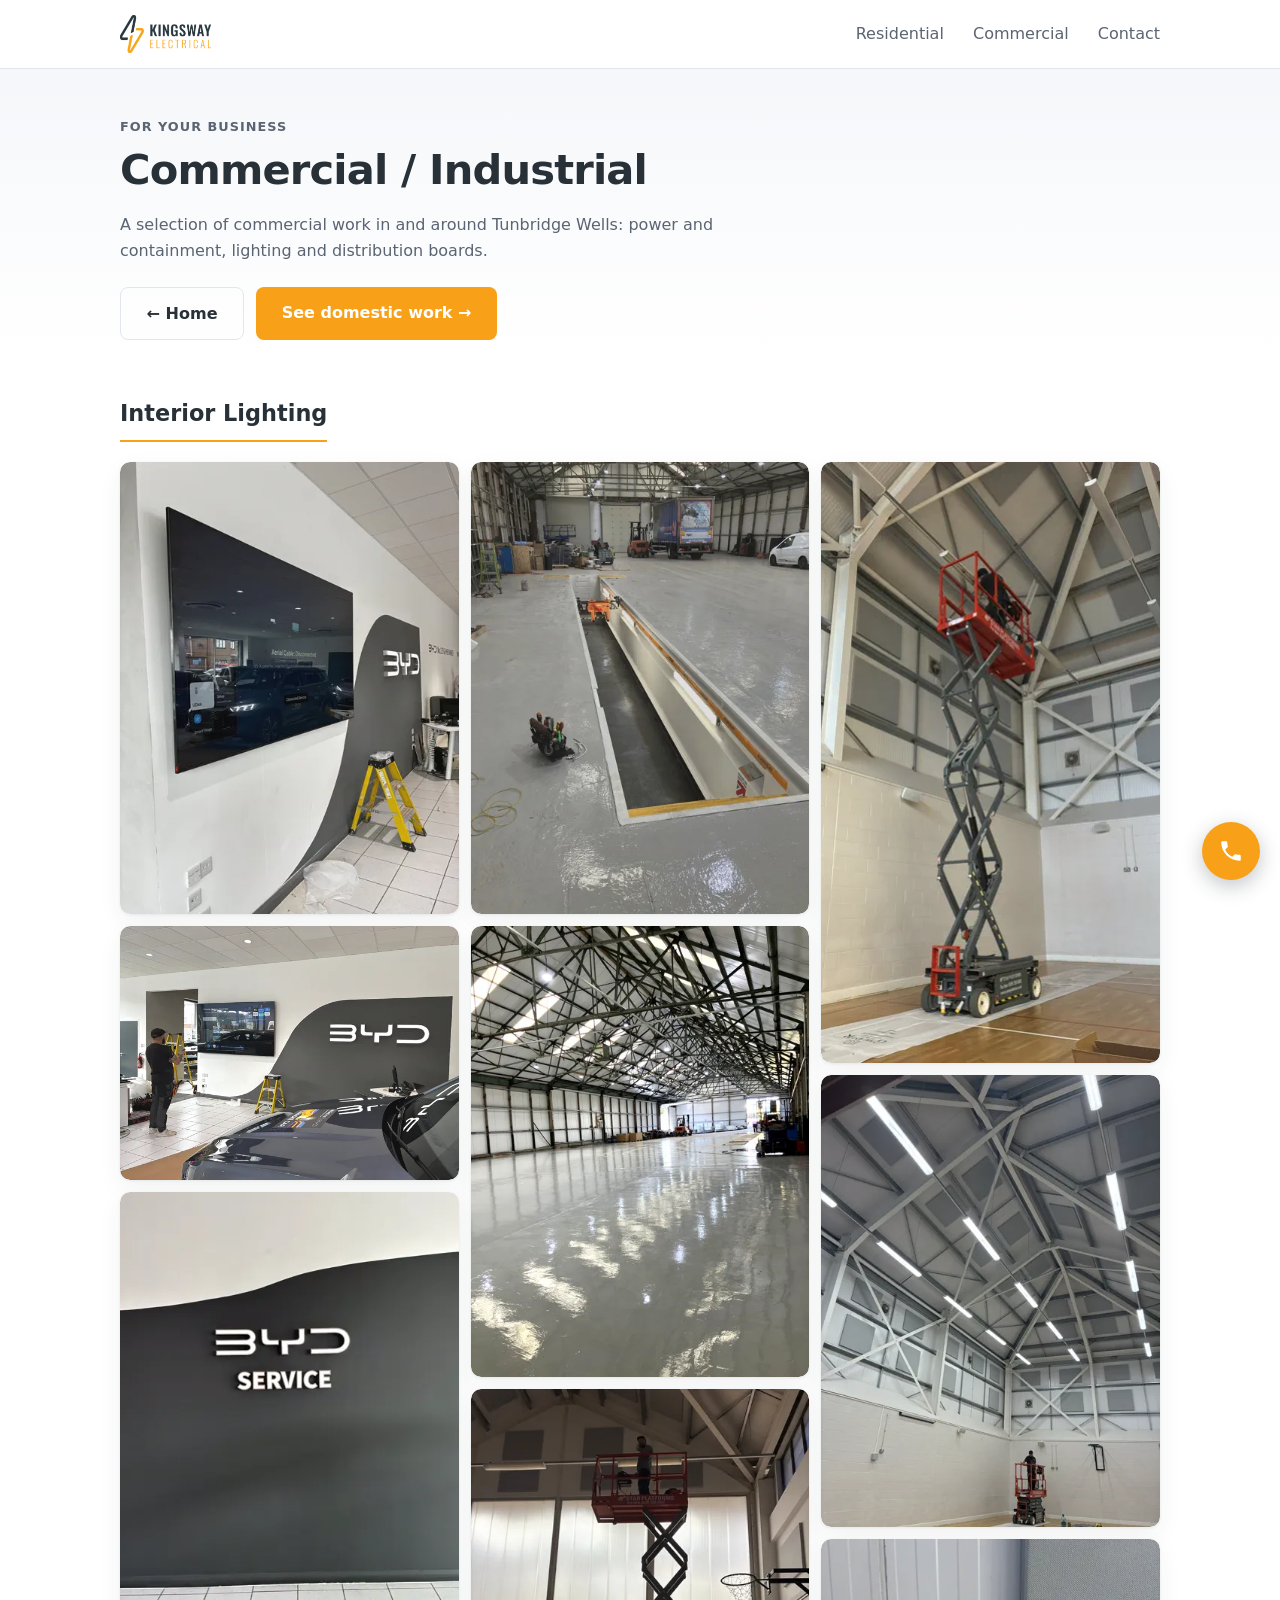
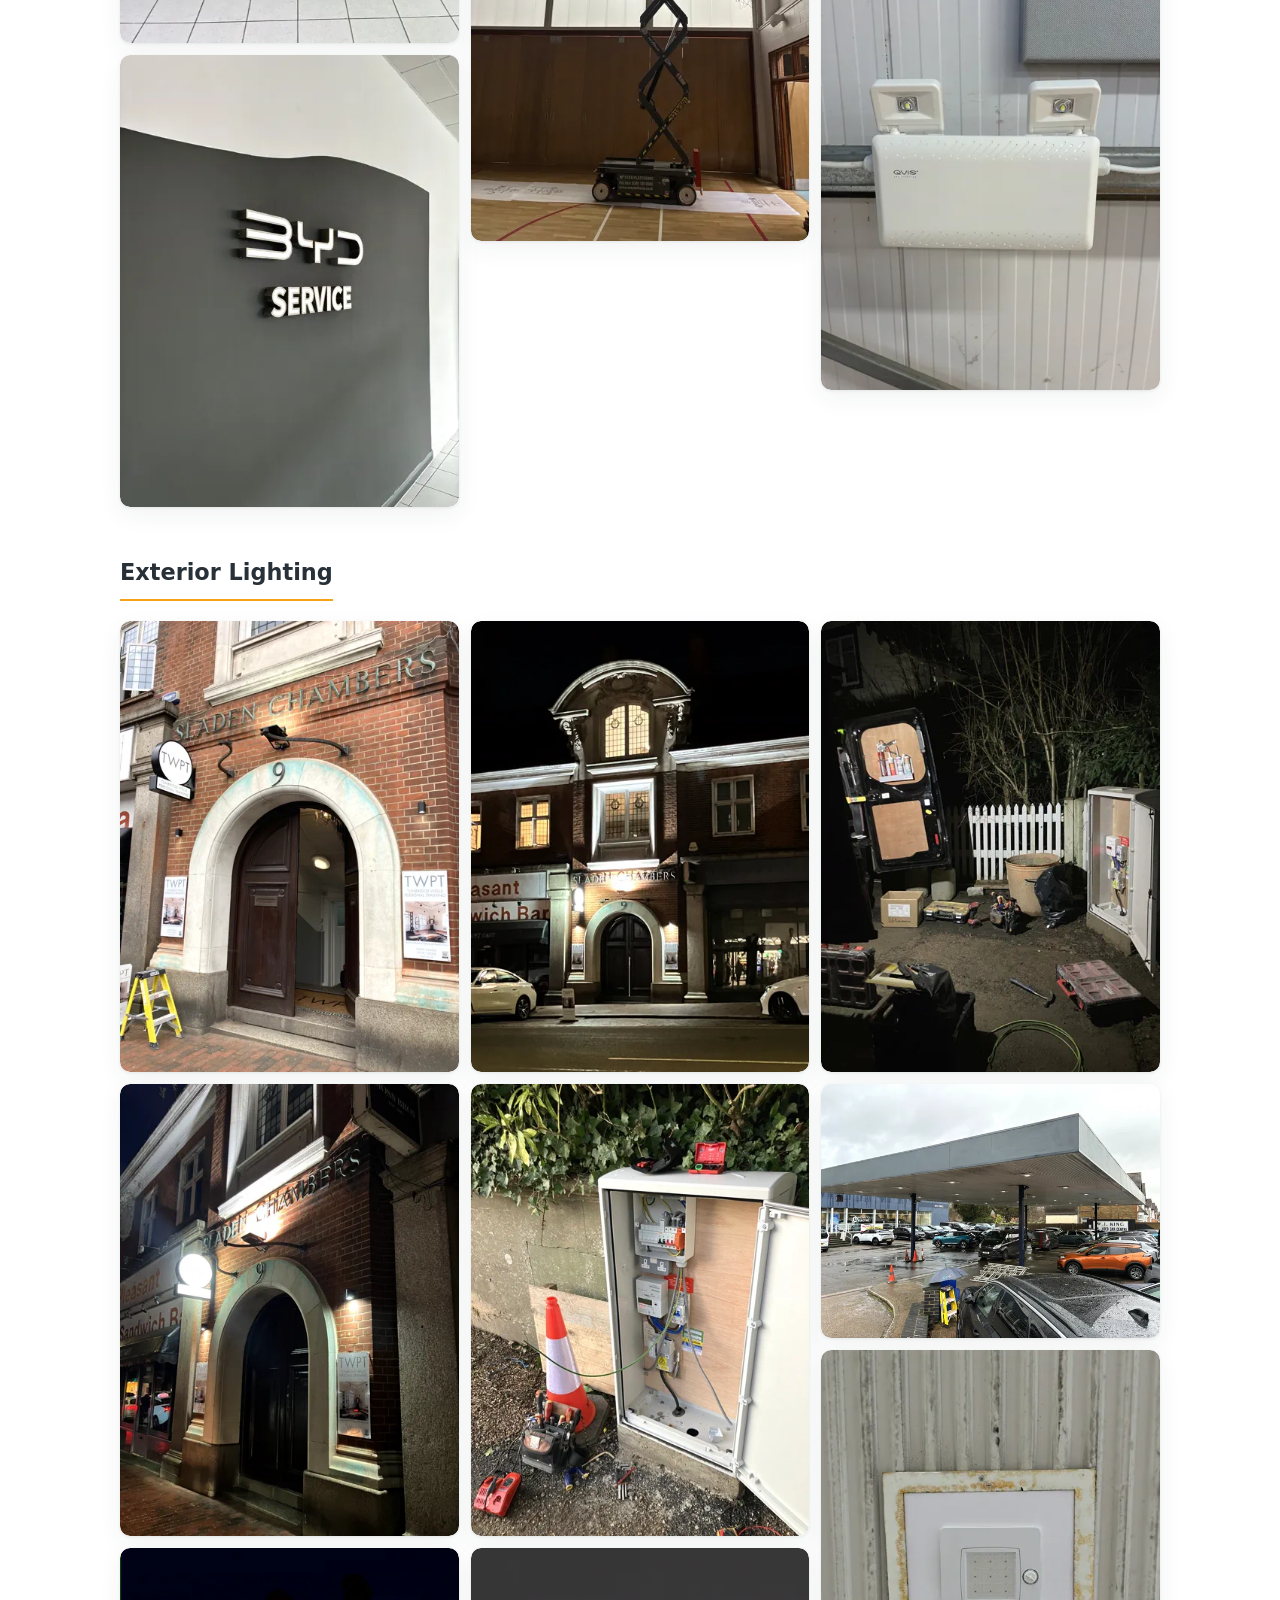
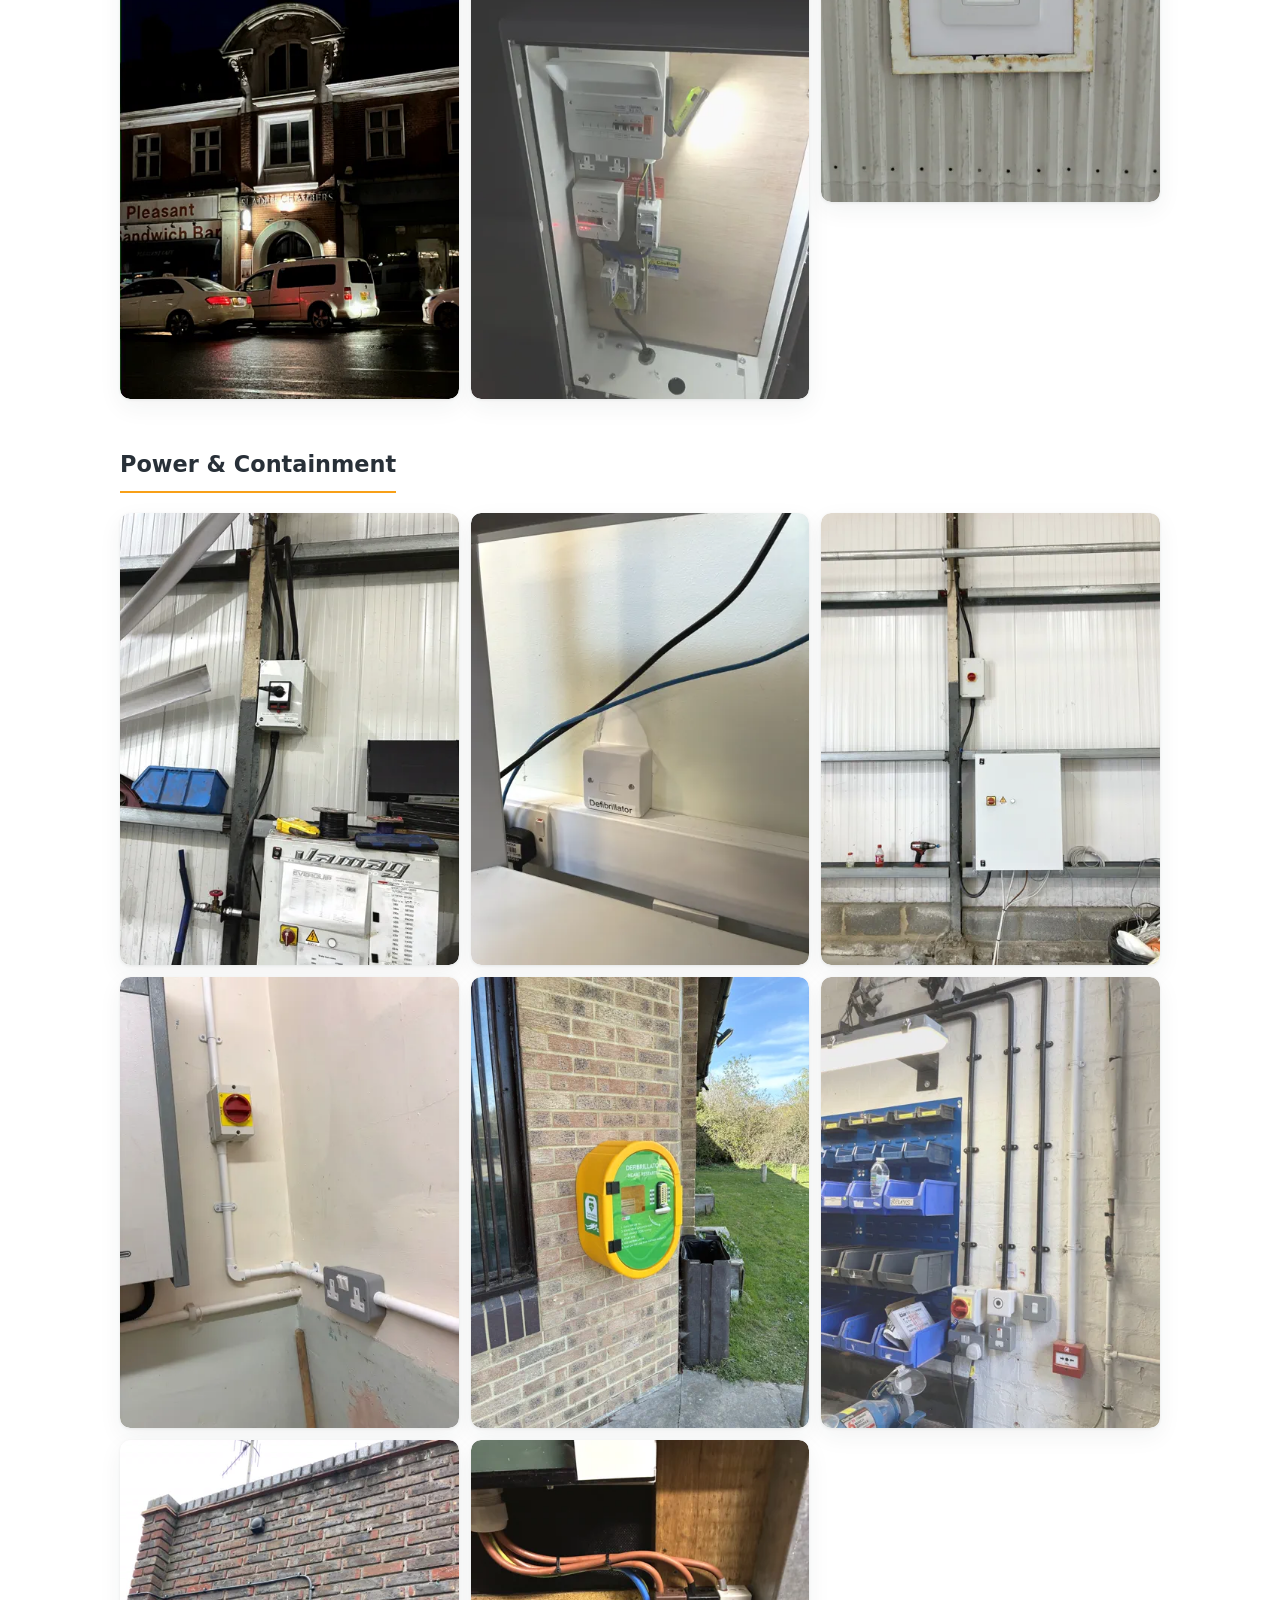
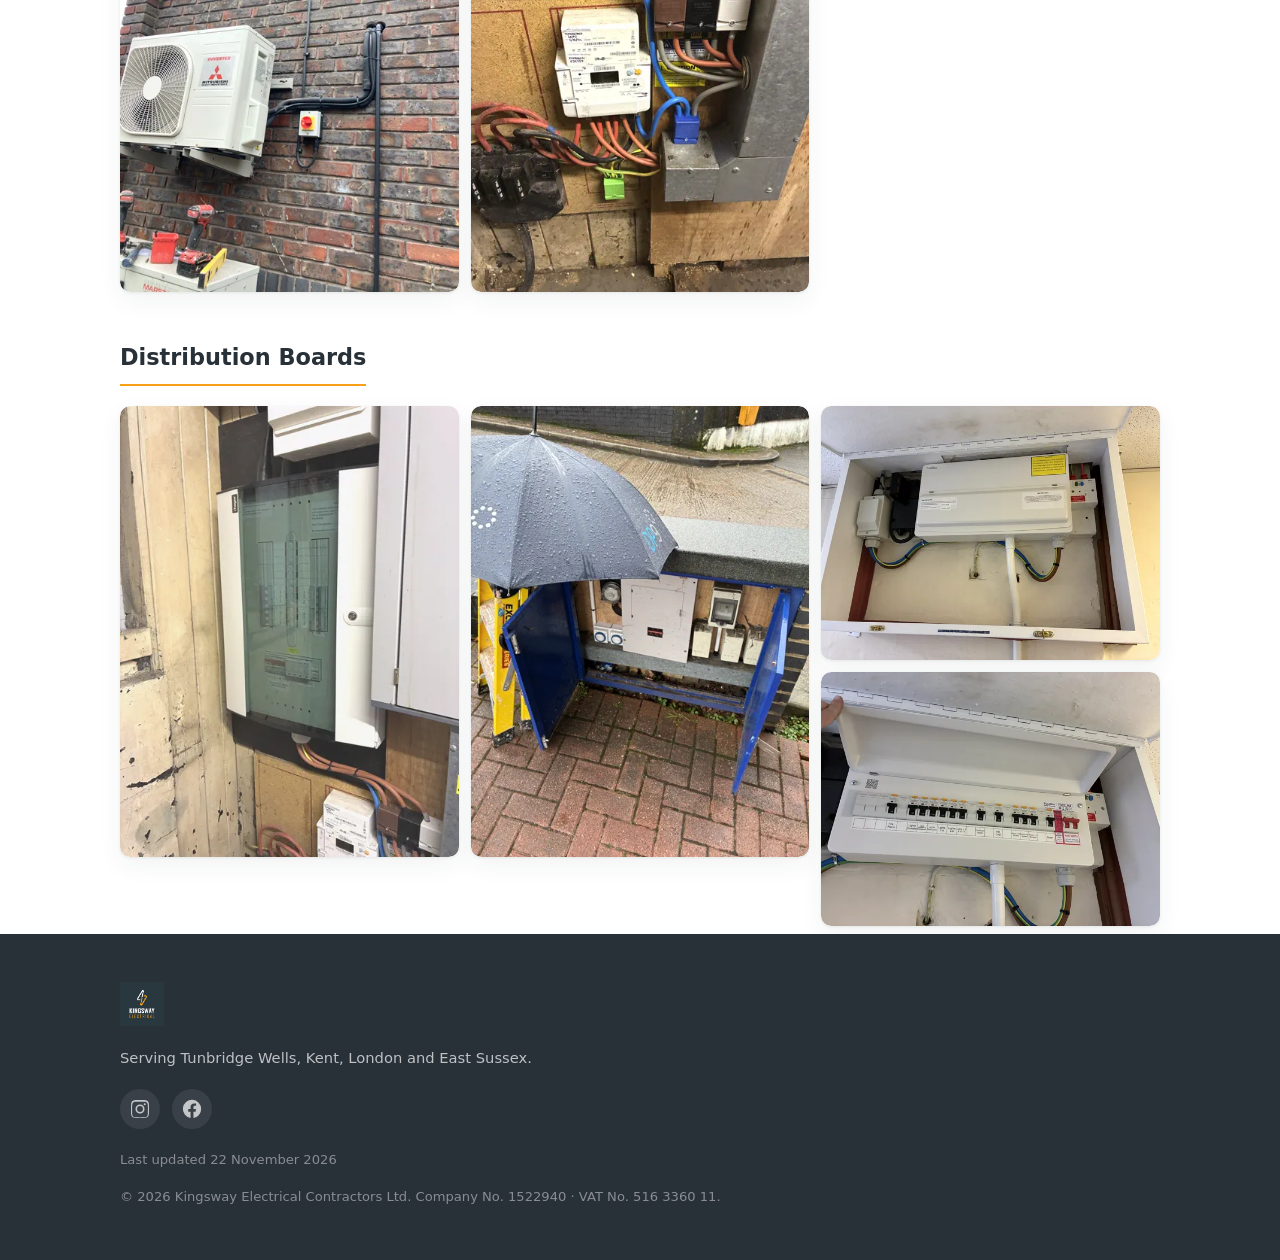
==== commit ea78f10e: "refresh last-updated date" ====
--- a/commercial.html
+++ b/commercial.html
@@ -68,7 +68,7 @@
         <a href="https://www.facebook.com/share/1Cf3zeGQAm/" target="_blank" rel="noopener" aria-label="Kingsway Electrical on Facebook"><svg viewBox="0 0 24 24" width="22" height="22" aria-hidden="true" focusable="false"><path fill="currentColor" d="M22 12a10 10 0 1 0-11.56 9.88v-6.99H7.9V12h2.54V9.8c0-2.5 1.49-3.89 3.78-3.89 1.09 0 2.24.2 2.24.2v2.46h-1.26c-1.24 0-1.63.77-1.63 1.56V12h2.78l-.44 2.89h-2.34v6.99A10 10 0 0 0 22 12z"/></svg></a>
       </p>
       <p class="foot-updated">
-        Last updated <time datetime="2026-11-15">15 November 2026</time>
+        Last updated <time datetime="2026-11-22">22 November 2026</time>
       </p>
       <p class="foot-meta">
         &copy; <span id="year">2026</span> Kingsway Electrical Contractors Ltd.
